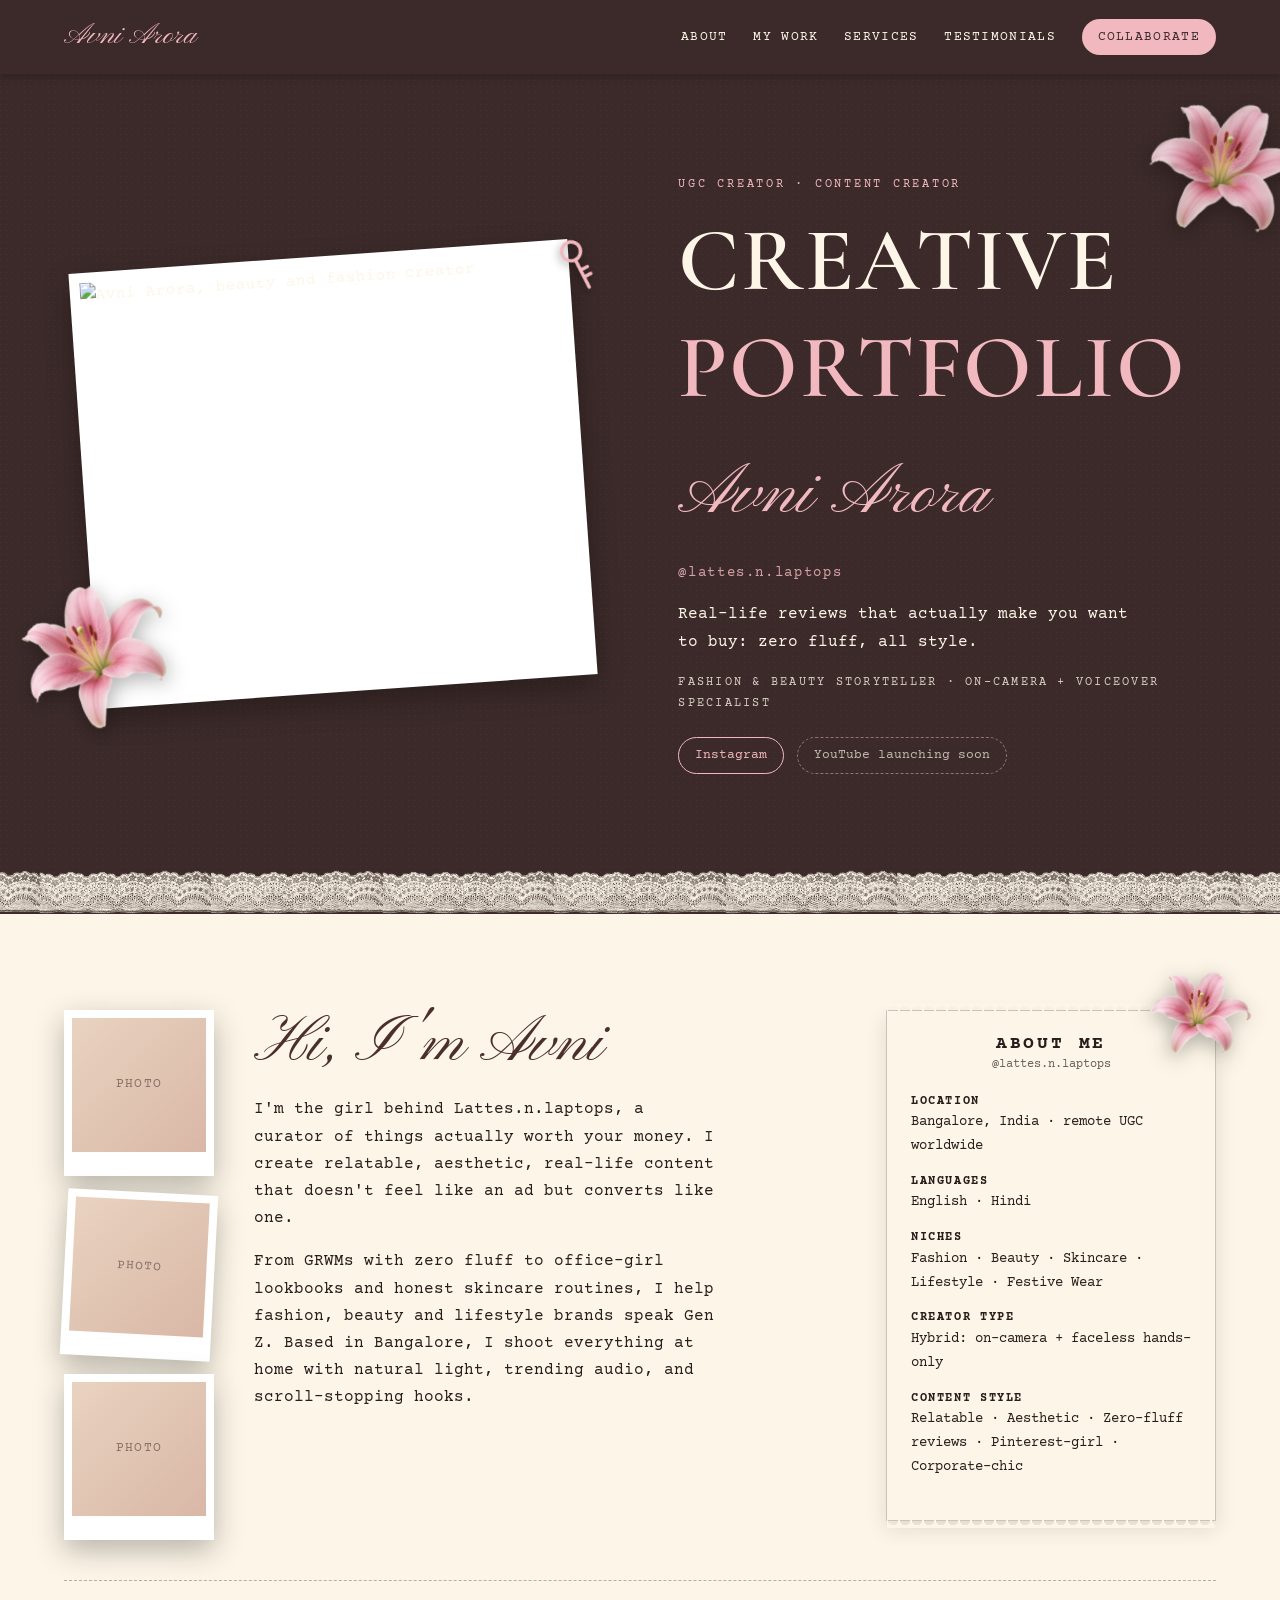
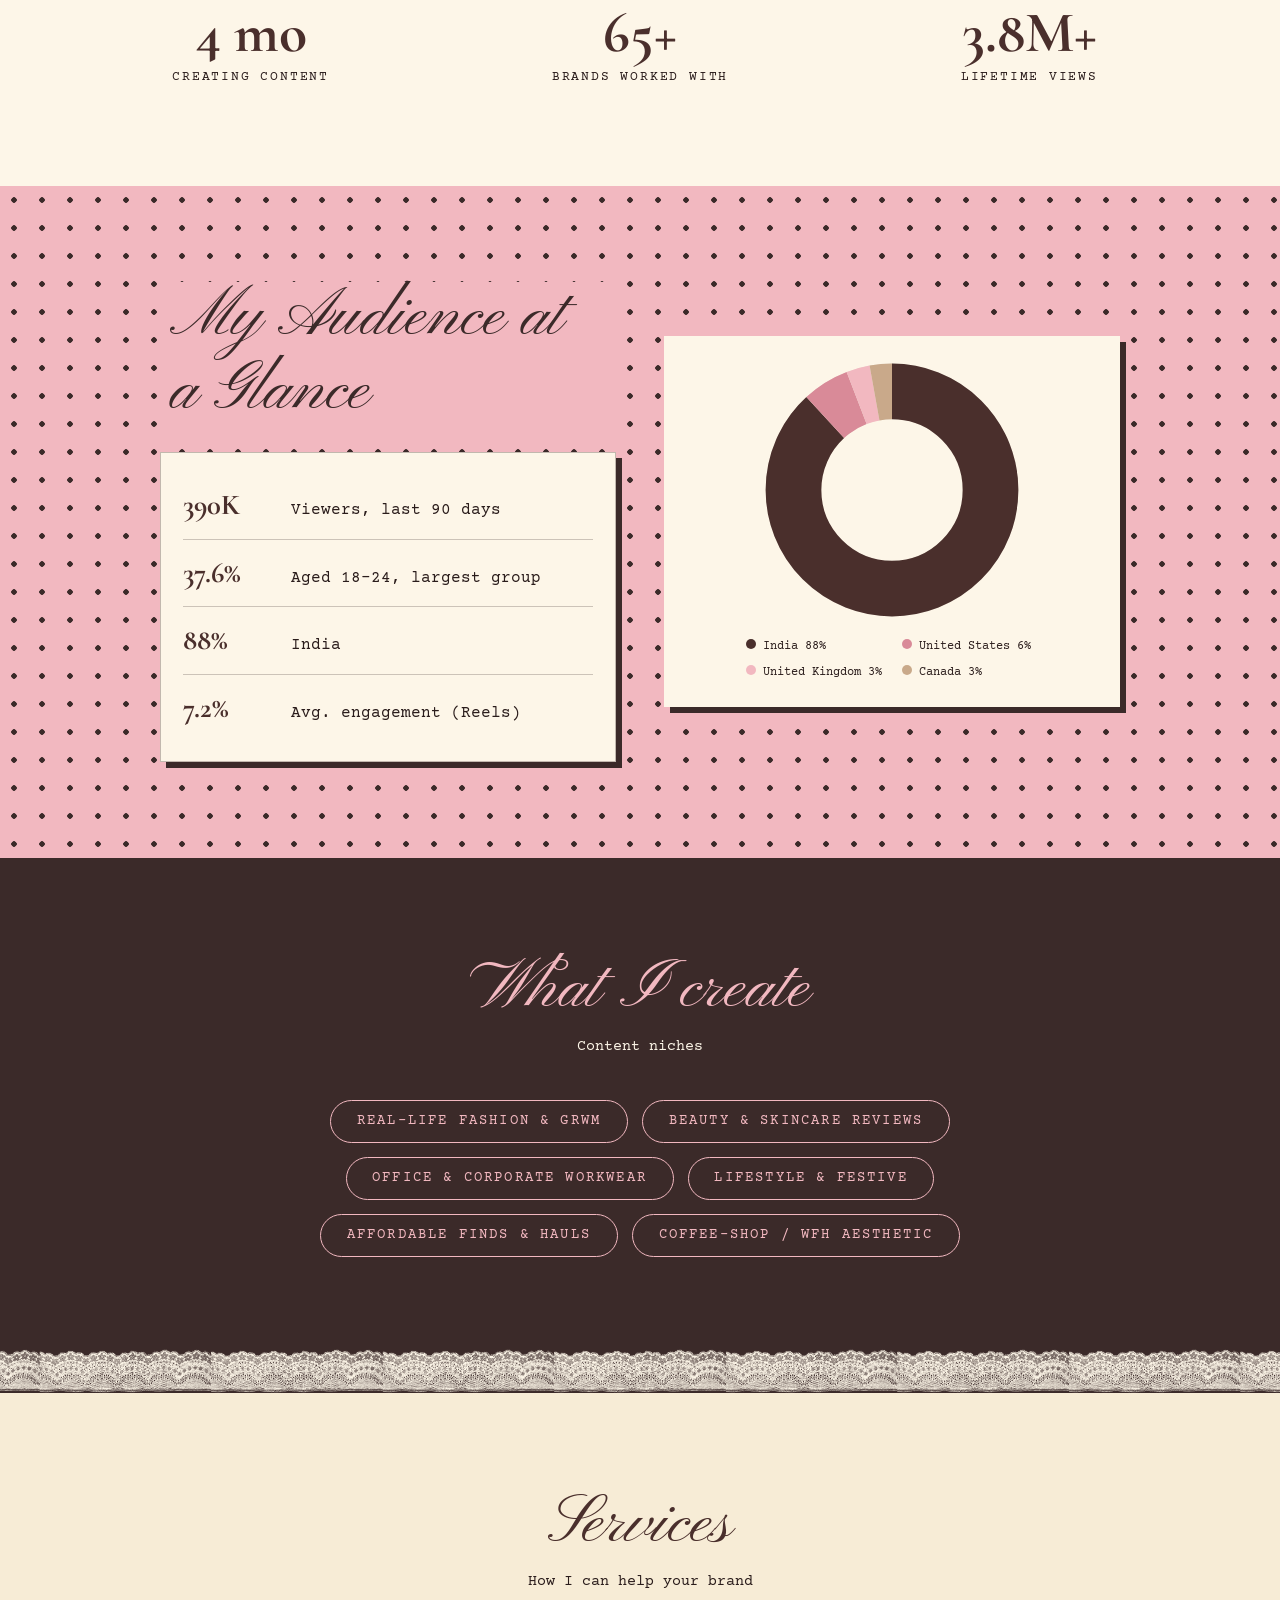
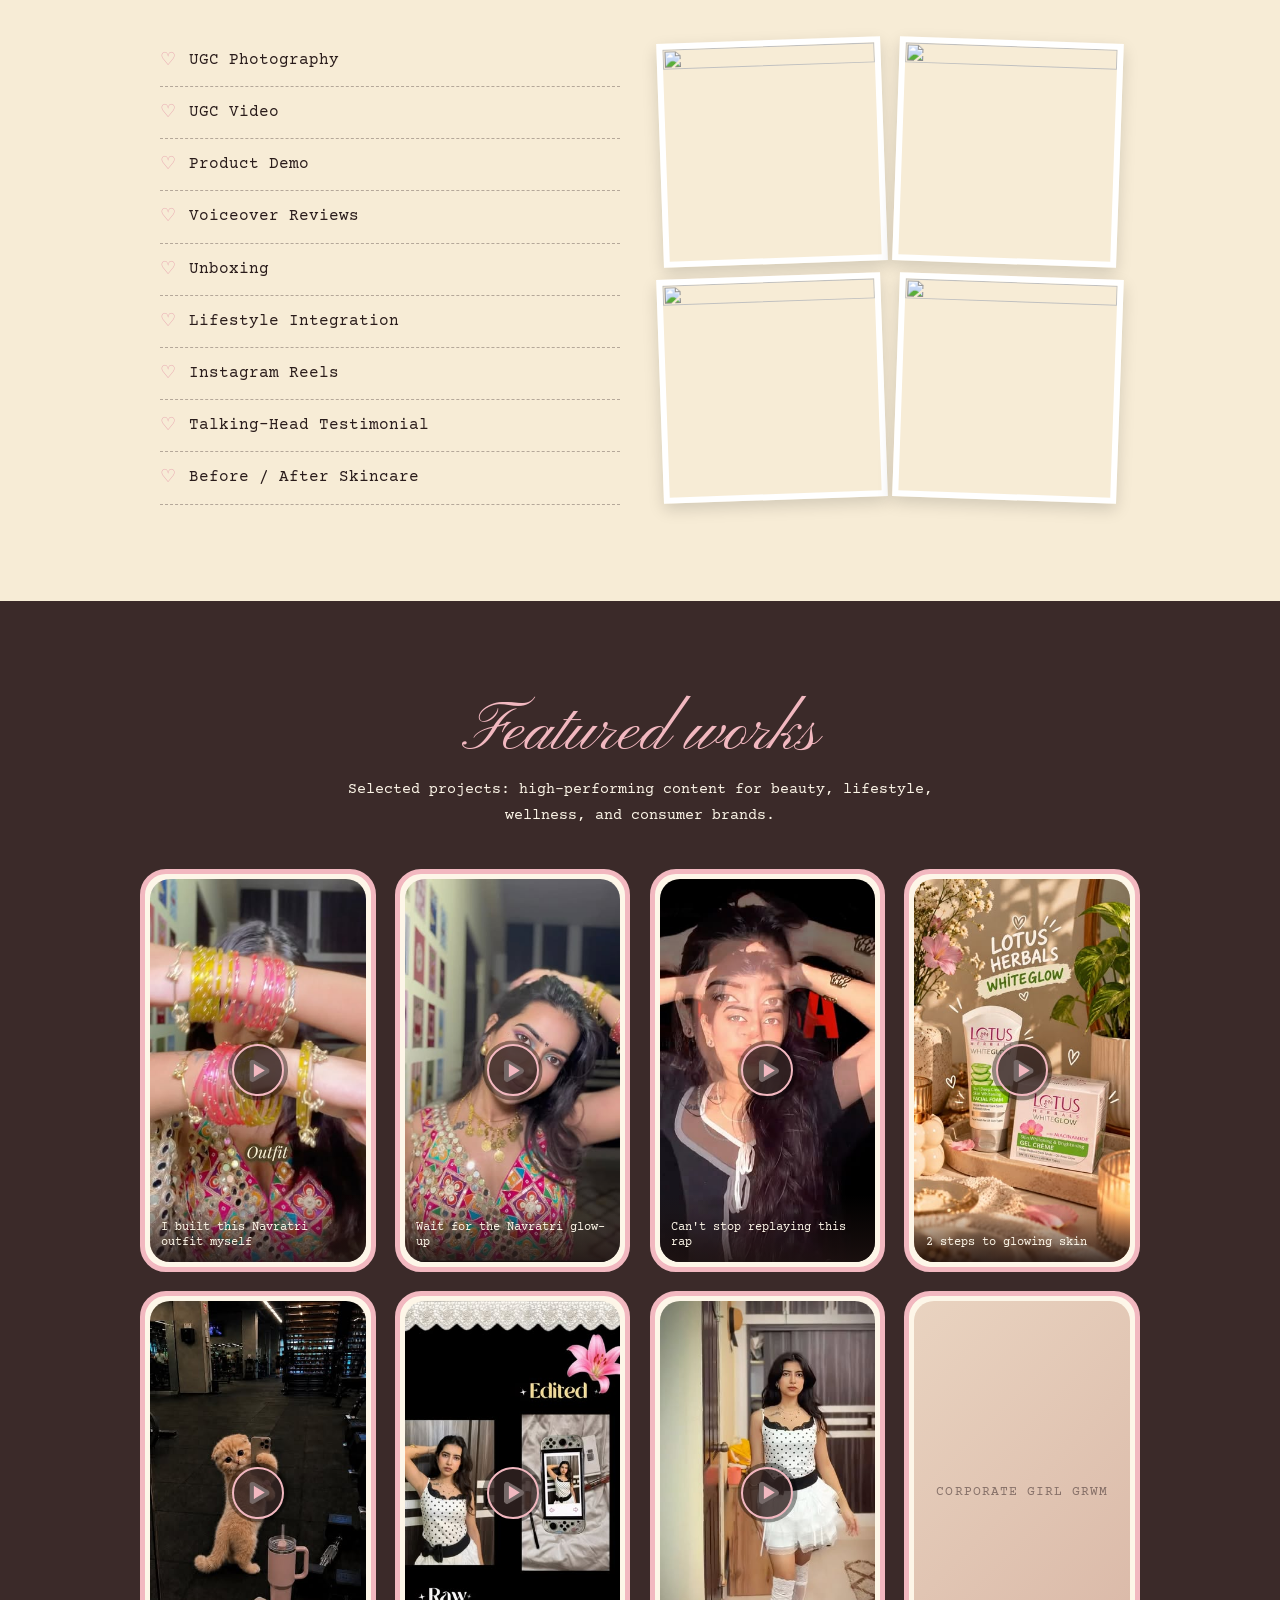
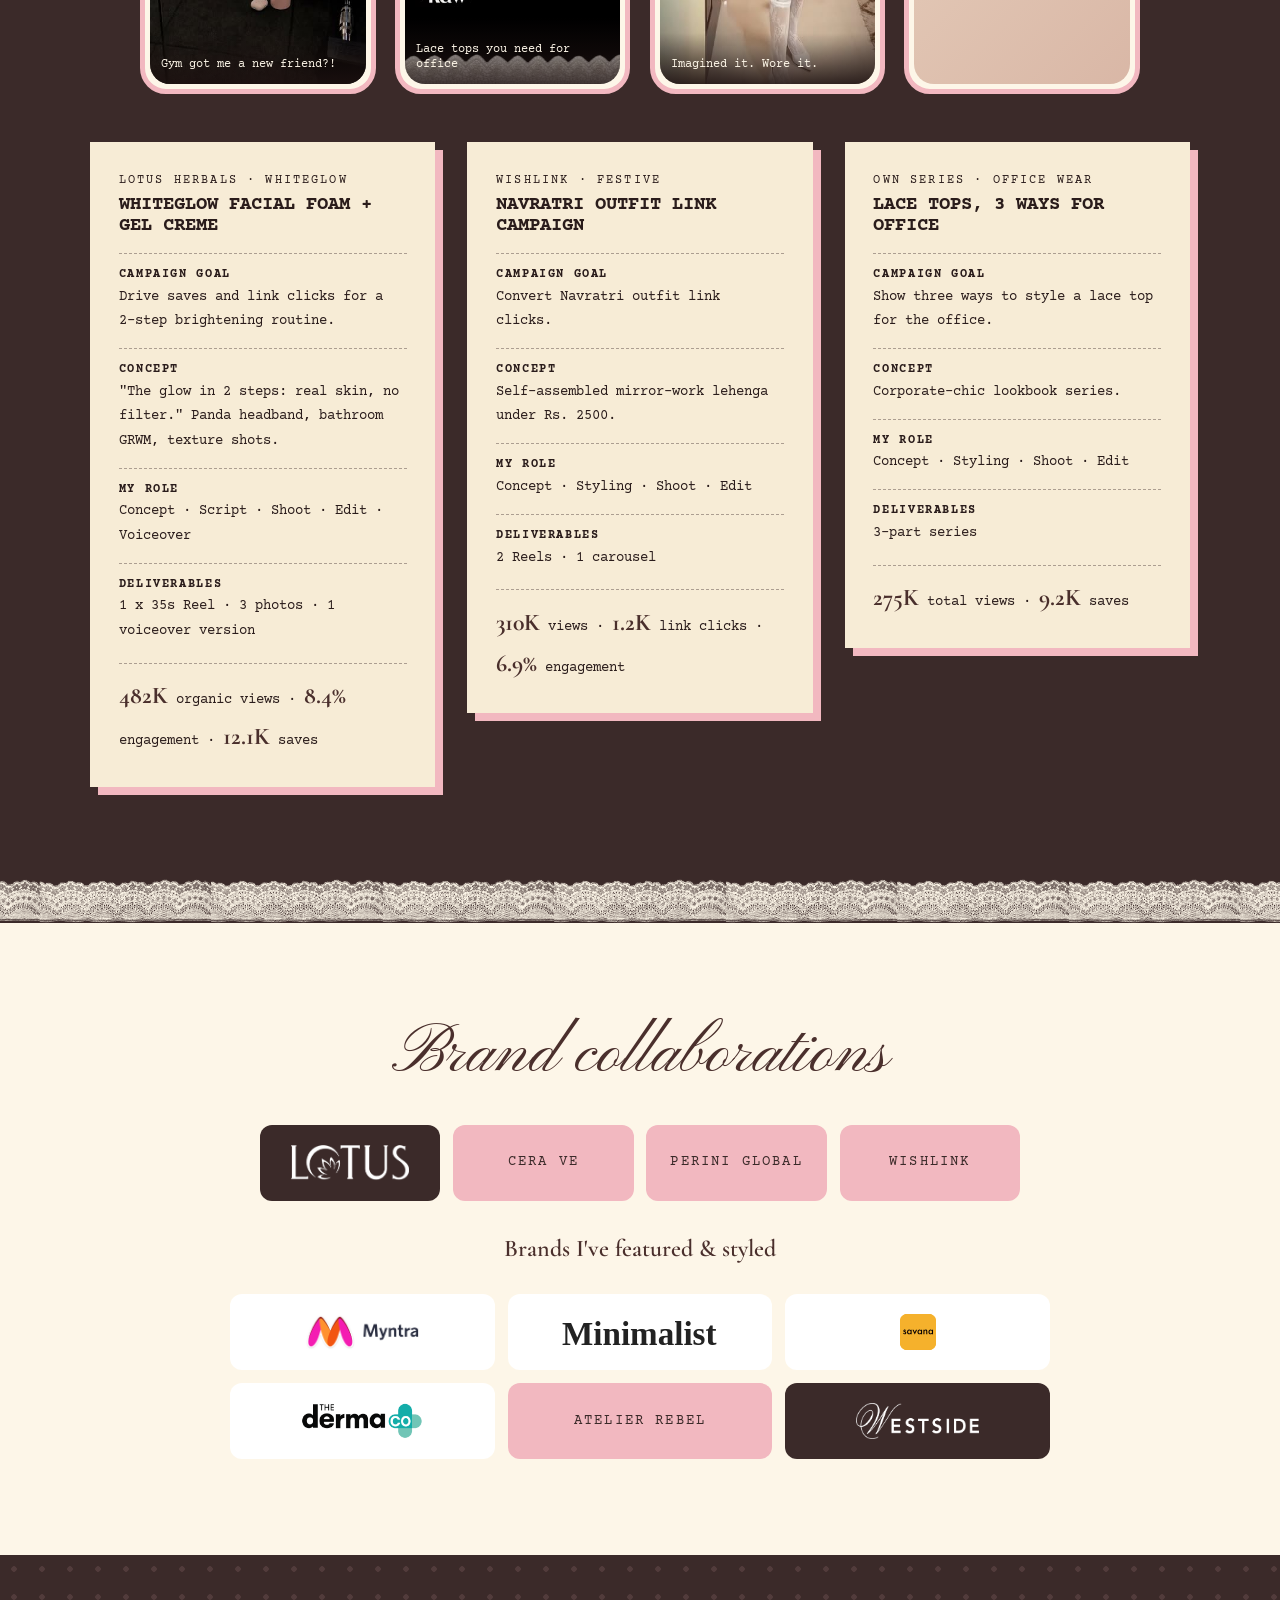
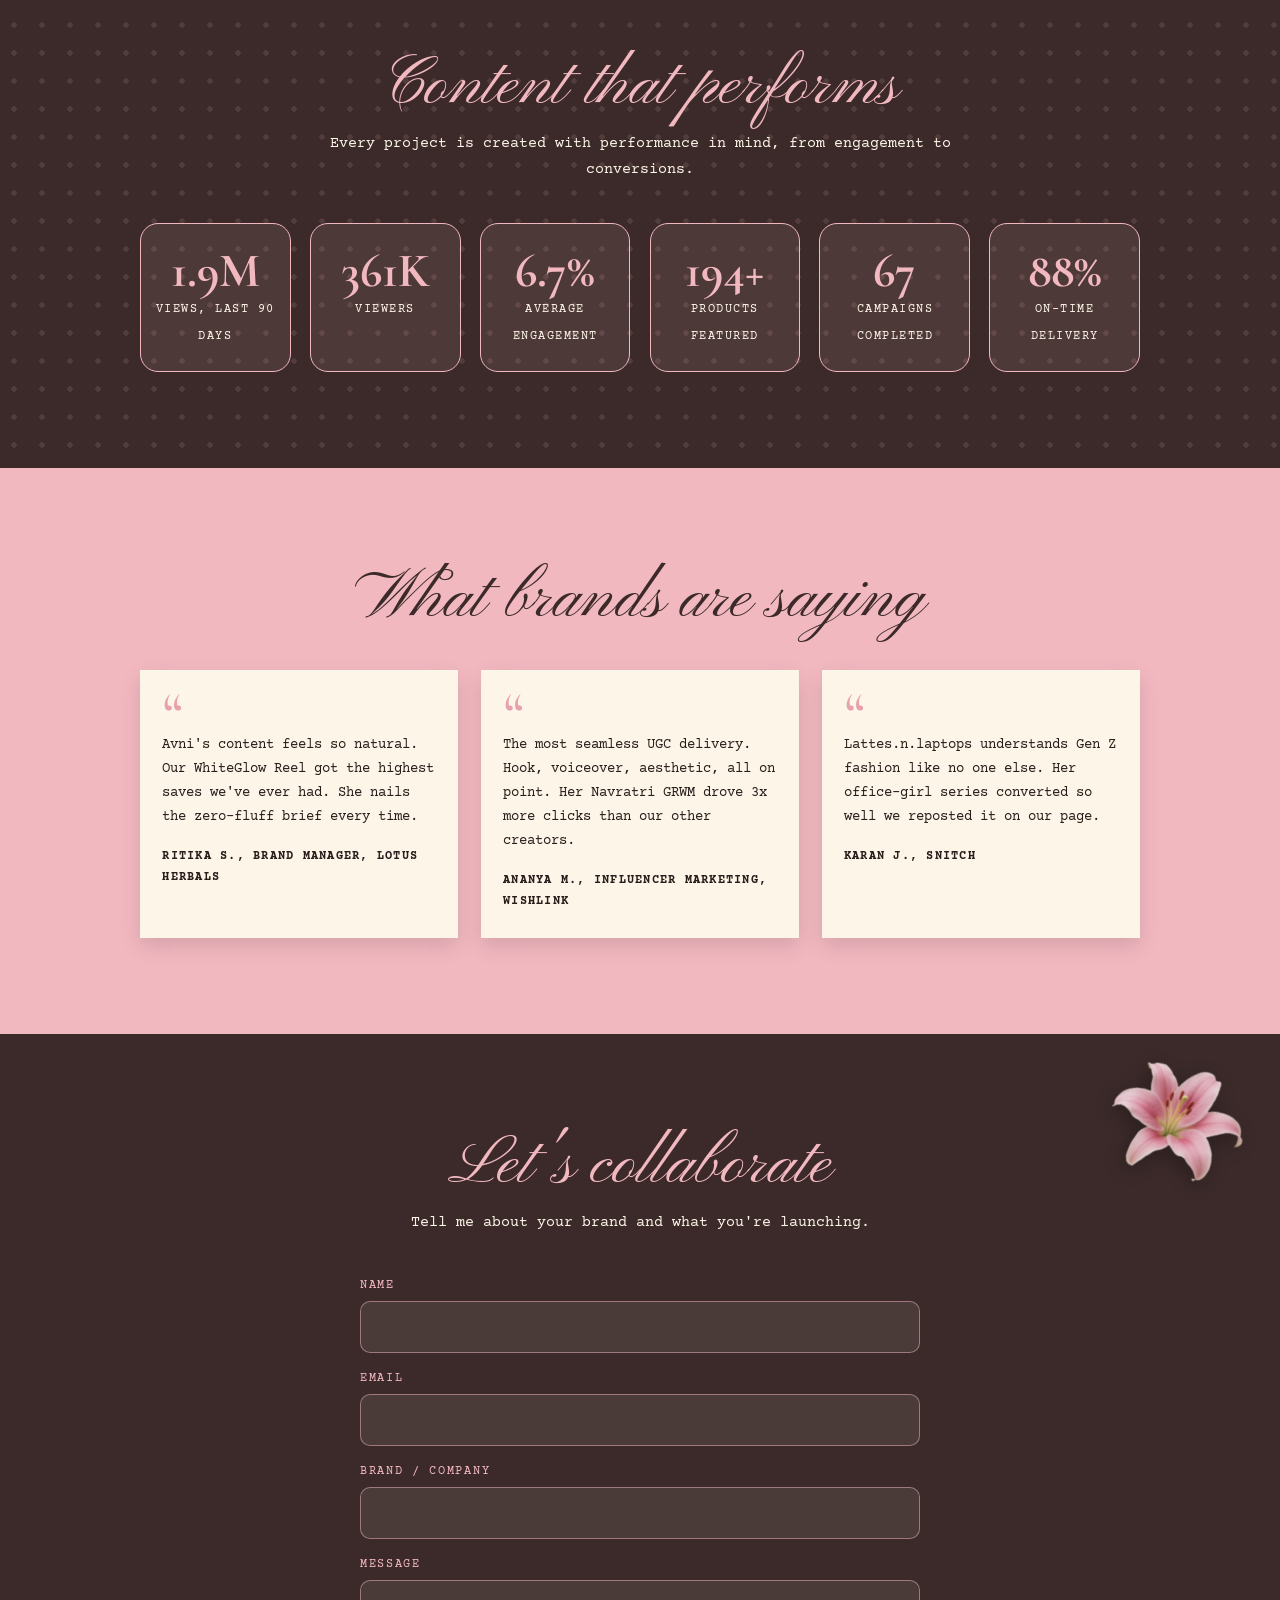
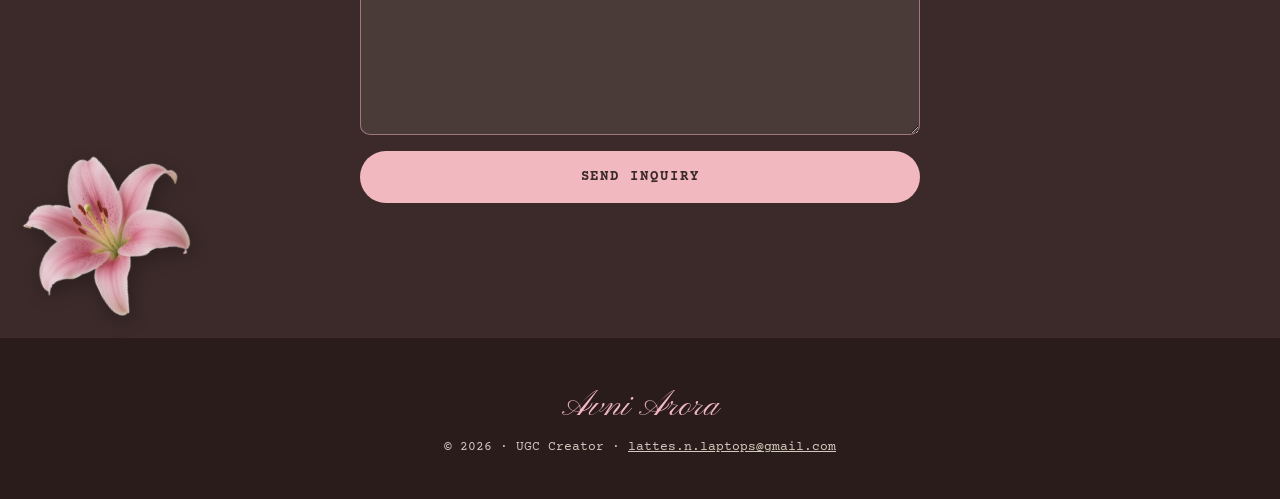
==== index.html @ a090e59e "Add files via upload" ====
<!DOCTYPE html>
<html lang="en">
<head>
  <meta charset="UTF-8">
  <meta name="viewport" content="width=device-width, initial-scale=1">
  <title>Avni Arora | Lattes.n.laptops | UGC Creator, Bangalore</title>
  <meta name="description" content="Avni Arora (Lattes.n.laptops): UGC creator in Bangalore. Real-life fashion, beauty and lifestyle reviews with zero fluff, all style.">
  <link rel="preconnect" href="https://fonts.googleapis.com">
  <link rel="preconnect" href="https://fonts.gstatic.com" crossorigin>
  <link href="https://fonts.googleapis.com/css2?family=Cormorant+Garamond:wght@500;600;700&family=Courier+Prime:wght@400;700&family=Mrs+Saint+Delafield&family=Pinyon+Script&display=swap" rel="stylesheet">
  <link rel="icon" href="img/favicon.svg" type="image/svg+xml">
  <meta property="og:title" content="Avni Arora | UGC Creator">
  <meta property="og:description" content="Real-life reviews that actually make you want to buy. Zero fluff, all style.">
  <meta property="og:type" content="website">
  <!-- [EDIT] once your hero photo is in, add: <meta property="og:image" content="https://lattesnlaptops.com/img/og.jpg"> -->
  <link rel="stylesheet" href="styles.css">
</head>
<body>

  <!-- NOTE: Everything marked [EDIT] is placeholder content. Replace with your own. -->

  <header class="nav" id="top">
    <a href="#top" class="nav__logo script">Avni Arora</a>
    <button class="nav__toggle" aria-label="Toggle menu" aria-expanded="false" aria-controls="nav-links">
      <span></span><span></span>
    </button>
    <nav class="nav__links" id="nav-links">
      <a href="#about">About</a>
      <a href="#work">My Work</a>
      <a href="#services">Services</a>
      <a href="#testimonials">Testimonials</a>
      <a href="#collaborate" class="nav__cta">Collaborate</a>
    </nav>
  </header>

  <main>

    <!-- HERO -->
    <section class="hero lace-edge">
      <div class="hero__photo reveal">
        <div class="polaroid polaroid--tilt-l">
          <img class="hero__img" src="img/hero.jpg" alt="Avni Arora, beauty and fashion creator">
        </div>
        <svg class="charm charm--key" viewBox="0 0 40 40" aria-hidden="true"><circle cx="12" cy="12" r="7" fill="none" stroke="currentColor" stroke-width="2.5"/><path d="M17 17l16 16M27 27l4-4M23 23l4-4" stroke="currentColor" stroke-width="2.5" stroke-linecap="round"/></svg>
        <img class="lily lily--hero-a" src="img/lily.png" alt="" aria-hidden="true">
        <img class="lily lily--hero-c" src="img/lily.png" alt="" aria-hidden="true">
        <svg class="charm charm--heart" viewBox="0 0 40 40" aria-hidden="true"><path d="M20 35S5 25 5 14a8 8 0 0 1 15-3 8 8 0 0 1 15 3c0 11-15 21-15 21z" fill="currentColor"/></svg>
      </div>
      <img class="lily lily--hero-b" src="img/lily.png" alt="" aria-hidden="true">
      <div class="hero__text reveal">
        <p class="eyebrow">UGC Creator &middot; Content Creator</p>
        <h1><span class="serif">Creative</span> <span class="serif pink">Portfolio</span></h1>
        <p class="script hero__name">Avni Arora</p>
        <p class="hero__handle">@lattes.n.laptops</p>
        <p class="hero__tag">Real-life reviews that actually make you want to buy: zero fluff, all style.</p>
        <p class="hero__niches">Fashion &amp; Beauty Storyteller &middot; On-Camera + Voiceover Specialist</p>
        <div class="hero__social">
          <!-- [EDIT] social links -->
          <a href="https://instagram.com/lattes.n.laptops" target="_blank" rel="noopener" aria-label="Instagram">Instagram</a>
          <span class="soon">YouTube launching soon</span>
        </div>
      </div>
    </section>

    <!-- ABOUT -->
    <section class="about" id="about">
      <div class="about__strip reveal" aria-hidden="true">
        <div class="polaroid polaroid--sm"><div class="ph ph--sq"><span>Photo</span></div></div>
        <div class="polaroid polaroid--sm polaroid--tilt-r"><div class="ph ph--sq"><span>Photo</span></div></div>
        <div class="polaroid polaroid--sm"><div class="ph ph--sq"><span>Photo</span></div></div>
      </div>

      <div class="about__body reveal">
        <h2 class="script">Hi, I'm Avni</h2>
        <p>I'm the girl behind Lattes.n.laptops, a curator of things actually worth your money. I create relatable, aesthetic, real-life content that doesn't feel like an ad but converts like one.</p>
        <p>From GRWMs with zero fluff to office-girl lookbooks and honest skincare routines, I help fashion, beauty and lifestyle brands speak Gen Z. Based in Bangalore, I shoot everything at home with natural light, trending audio, and scroll-stopping hooks.</p>
      </div>

      <aside class="card reveal" aria-label="About me quick facts">
        <img class="lily lily--card" src="img/lily.png" alt="" aria-hidden="true">
        <h3>About Me</h3>
        <p class="card__handle">@lattes.n.laptops</p>
        <dl>
          <dt>Location</dt><dd>Bangalore, India &middot; remote UGC worldwide</dd>
          <dt>Languages</dt><dd>English &middot; Hindi</dd>
          <dt>Niches</dt><dd>Fashion &middot; Beauty &middot; Skincare &middot; Lifestyle &middot; Festive Wear</dd>
          <dt>Creator type</dt><dd>Hybrid: on-camera + faceless hands-only</dd>
          <dt>Content style</dt><dd>Relatable &middot; Aesthetic &middot; Zero-fluff reviews &middot; Pinterest-girl &middot; Corporate-chic</dd>
        </dl>
      </aside>

      <ul class="stats reveal" aria-label="Highlights">
        <li><b data-count="4" data-suffix=" mo">0</b><span>Creating content</span></li>
        <li><b data-count="65" data-suffix="+">0</b><span>Brands worked with</span></li>
        <li><b data-count="3.8" data-decimals="1" data-suffix="M+">0</b><span>Lifetime views</span></li>
      </ul>
    </section>

    <!-- AUDIENCE -->
    <section class="audience pink-dots">
      <div class="audience__inner">
        <div class="reveal">
          <h2 class="script">My Audience at a Glance</h2>
          <ul class="facts">
            <li><b>390K</b><span>Viewers, last 90 days</span></li>
            <li><b>37.6%</b><span>Aged 18-24, largest group</span></li>
            <li><b>88%</b><span>India</span></li>
            <li><b>7.2%</b><span>Avg. engagement (Reels)</span></li>
          </ul>
        </div>
        <figure class="donut reveal" aria-label="Audience by country">
          <svg viewBox="0 0 42 42" class="donut__svg" role="img" aria-label="India 88 percent, United States 6, United Kingdom 3, Canada 3">
            <circle class="donut__ring" cx="21" cy="21" r="15.915" fill="none" stroke-width="9"/>
            <circle class="donut__seg" data-pct="88" data-offset="0" cx="21" cy="21" r="15.915" fill="none" stroke-width="9" style="--c:#4a2f2c"/>
            <circle class="donut__seg" data-pct="6" data-offset="88" cx="21" cy="21" r="15.915" fill="none" stroke-width="9" style="--c:#d98a98"/>
            <circle class="donut__seg" data-pct="3" data-offset="94" cx="21" cy="21" r="15.915" fill="none" stroke-width="9" style="--c:#f2b8c0"/>
            <circle class="donut__seg" data-pct="3" data-offset="97" cx="21" cy="21" r="15.915" fill="none" stroke-width="9" style="--c:#c9a98a"/>
          </svg>
          <figcaption>
            <span><i style="background:#4a2f2c"></i>India 88%</span>
            <span><i style="background:#d98a98"></i>United States 6%</span>
            <span><i style="background:#f2b8c0"></i>United Kingdom 3%</span>
            <span><i style="background:#c9a98a"></i>Canada 3%</span>
          </figcaption>
        </figure>
      </div>
    </section>

    <!-- NICHES -->
    <section class="niches dark lace-edge">
      <h2 class="script reveal">What I create</h2>
      <p class="section__sub reveal">Content niches</p>
      <ul class="chips reveal">
        <li>Real-Life Fashion &amp; GRWM</li><li>Beauty &amp; Skincare Reviews</li><li>Office &amp; Corporate Workwear</li>
        <li>Lifestyle &amp; Festive</li><li>Affordable Finds &amp; Hauls</li><li>Coffee-shop / WFH Aesthetic</li>
      </ul>
    </section>

    <!-- SERVICES -->
    <section class="services" id="services">
      <h2 class="script reveal">Services</h2>
      <p class="section__sub reveal">How I can help your brand</p>
      <div class="services__grid">
        <ul class="services__list reveal">
          <li>UGC Photography</li>
          <li>UGC Video</li>
          <li>Product Demo</li>
          <li>Voiceover Reviews</li>
          <li>Unboxing</li>
          <li>Lifestyle Integration</li>
          <li>Instagram Reels</li>
          <li>Talking-Head Testimonial</li>
          <li>Before / After Skincare</li>
        </ul>
        <div class="services__tiles reveal" aria-hidden="true">
          <img class="ph ph--sq" src="img/services/s1.jpg" alt="" loading="lazy">
          <img class="ph ph--sq" src="img/services/s2.jpg" alt="" loading="lazy">
          <img class="ph ph--sq" src="img/services/s3.jpg" alt="" loading="lazy">
          <img class="ph ph--sq" src="img/services/s4.jpg" alt="" loading="lazy">
        </div>
      </div>
    </section>

    <!-- FEATURED WORK -->
    <section class="work dark lace-edge" id="work">
      <h2 class="script reveal">Featured works</h2>
      <p class="section__sub reveal">Selected projects: high-performing content for beauty, lifestyle, wellness, and consumer brands.</p>

      <div class="carousel reveal">
      <button class="carousel__btn carousel__btn--prev" type="button" aria-label="Previous video">&#8249;</button>
      <button class="carousel__btn carousel__btn--next" type="button" aria-label="Next video">&#8250;</button>
      <div class="phones" id="phones">
        <!-- [EDIT] Phone 8 needs a link (data-href="reel url").
        Phone with data-href only: tap opens the reel on Instagram.
        Phone with video files: <figure class="phone" data-preview="videos/v1-preview.mp4" data-video="videos/v1.mp4" data-poster="img/v1.jpg">
          data-preview = short silent loop that plays while the phone is on screen
          data-video   = full video that plays with sound on tap (optional; falls back to the preview file)
          data-poster  = cover image shown while loading (optional) -->
        <figure class="phone has-cover" data-href="https://www.instagram.com/reel/DeEVNDdIEDq/"><img class="cover" src="img/covers/reel1.jpg" alt="Navratri self-assembled outfit GRWM" loading="lazy"><figcaption class="cover__title">I built this Navratri outfit myself</figcaption></figure>
        <figure class="phone has-cover" data-href="https://www.instagram.com/reel/DeBxMXqMmjm/"><img class="cover" src="img/covers/reel2.jpg" alt="Navratri transition GRWM" loading="lazy"><figcaption class="cover__title">Wait for the Navratri glow-up</figcaption></figure>
        <figure class="phone has-cover" data-href="https://www.instagram.com/reel/Dd6nyN3TcD5/"><img class="cover" src="img/covers/reel3.jpg" alt="Trending rap lip-sync" loading="lazy"><figcaption class="cover__title">Can't stop replaying this rap</figcaption></figure>
        <figure class="phone has-cover" data-href="https://www.instagram.com/reel/Dd1JlD7KV6T/"><img class="cover" src="img/covers/reel4.jpg" alt="Lotus WhiteGlow 2-step routine" loading="lazy"><figcaption class="cover__title">2 steps to glowing skin</figcaption></figure>
        <figure class="phone has-cover" data-href="https://www.instagram.com/reel/Ddq-m9-IH8g/"><img class="cover" src="img/covers/reel5.jpg" alt="Gym-to-friendship skit" loading="lazy"><figcaption class="cover__title">Gym got me a new friend?!</figcaption></figure>
        <figure class="phone has-cover" data-href="https://www.instagram.com/reel/DdoRzj2hnwi/"><img class="cover" src="img/covers/reel6.jpg" alt="Lace tops lookbook part 1" loading="lazy"><figcaption class="cover__title">Lace tops you need for office</figcaption></figure>
        <figure class="phone has-cover" data-href="https://www.instagram.com/reel/DdjKecJMkoe/"><img class="cover" src="img/covers/reel7.jpg" alt="Imaginary outfit comes to life" loading="lazy"><figcaption class="cover__title">Imagined it. Wore it.</figcaption></figure>
        <figure class="phone"><div class="ph ph--phone"><span>Corporate girl GRWM</span></div></figure>
      </div>
      </div>

      <div class="cases reveal">
        <article class="case">
          <p class="case__brand">Lotus Herbals &middot; WhiteGlow</p>
          <h3>WhiteGlow facial foam + gel creme</h3>
          <dl>
            <dt>Campaign goal</dt><dd>Drive saves and link clicks for a 2-step brightening routine.</dd>
            <dt>Concept</dt><dd>"The glow in 2 steps: real skin, no filter." Panda headband, bathroom GRWM, texture shots.</dd>
            <dt>My role</dt><dd>Concept &middot; Script &middot; Shoot &middot; Edit &middot; Voiceover</dd>
            <dt>Deliverables</dt><dd>1 x 35s Reel &middot; 3 photos &middot; 1 voiceover version</dd>
          </dl>
          <p class="case__result"><b>482K</b> organic views <span>&middot;</span> <b>8.4%</b> engagement <span>&middot;</span> <b>12.1K</b> saves</p>
        </article>
        <article class="case">
          <p class="case__brand">Wishlink &middot; Festive</p>
          <h3>Navratri outfit link campaign</h3>
          <dl>
            <dt>Campaign goal</dt><dd>Convert Navratri outfit link clicks.</dd>
            <dt>Concept</dt><dd>Self-assembled mirror-work lehenga under Rs. 2500.</dd>
            <dt>My role</dt><dd>Concept &middot; Styling &middot; Shoot &middot; Edit</dd>
            <dt>Deliverables</dt><dd>2 Reels &middot; 1 carousel</dd>
          </dl>
          <p class="case__result"><b>310K</b> views <span>&middot;</span> <b>1.2K</b> link clicks <span>&middot;</span> <b>6.9%</b> engagement</p>
        </article>
        <article class="case">
          <p class="case__brand">Own series &middot; Office wear</p>
          <h3>Lace tops, 3 ways for office</h3>
          <dl>
            <dt>Campaign goal</dt><dd>Show three ways to style a lace top for the office.</dd>
            <dt>Concept</dt><dd>Corporate-chic lookbook series.</dd>
            <dt>My role</dt><dd>Concept &middot; Styling &middot; Shoot &middot; Edit</dd>
            <dt>Deliverables</dt><dd>3-part series</dd>
          </dl>
          <p class="case__result"><b>275K</b> total views <span>&middot;</span> <b>9.2K</b> saves</p>
        </article>
      </div>
    </section>

    <!-- COLLABS -->
    <section class="collabs">
      <h2 class="script reveal">Brand collaborations</h2>
      <ul class="brands brands--wide reveal">
        <li class="logo logo--dark"><img src="img/brands/lotus.png" alt="Lotus Herbals"></li><li>Cera Ve</li><li>Perini Global</li><li>Wishlink</li>
      </ul>
      <h3 class="brands__sub reveal">Brands I've featured &amp; styled</h3>
      <ul class="brands reveal">
        <li class="logo"><img src="img/brands/myntra.png" alt="Myntra"></li><li class="logo"><img src="img/brands/minimalist.svg" alt="Minimalist"></li><li class="logo"><img src="img/brands/savana.svg" alt="Savana"></li><li class="logo"><img src="img/brands/dermaco.png" alt="The Derma Co"></li><li>Atelier Rebel</li><li class="logo logo--dark"><img src="img/brands/westside.png" alt="Westside"></li>
      </ul>
    </section>

    <!-- PERFORMANCE -->
    <section class="perf dark pink-dots-dark">
      <h2 class="script reveal">Content that performs</h2>
      <p class="section__sub reveal">Every project is created with performance in mind, from engagement to conversions.</p>
      <ul class="pills reveal">
        <li><b data-count="2.0" data-decimals="1" data-suffix="M">0</b><span>Views, last 90 days</span></li>
        <li><b data-count="390" data-suffix="K">0</b><span>Viewers</span></li>
        <li><b data-count="7.2" data-decimals="1" data-suffix="%">0</b><span>Average engagement</span></li>
        <li><b data-count="210" data-suffix="+">0</b><span>Products featured</span></li>
        <li><b data-count="72" data-suffix="">0</b><span>Campaigns completed</span></li>
        <li><b data-count="95" data-suffix="%">0</b><span>On-time delivery</span></li>
      </ul>
    </section>

    <!-- TESTIMONIALS -->
    <section class="testimonials" id="testimonials">
      <h2 class="script reveal">What brands are saying</h2>
      <div class="quotes reveal">
        <blockquote>
          <p>Avni's content feels so natural. Our WhiteGlow Reel got the highest saves we've ever had. She nails the zero-fluff brief every time.</p>
          <footer>Ritika S., Brand Manager, Lotus Herbals</footer>
        </blockquote>
        <blockquote>
          <p>The most seamless UGC delivery. Hook, voiceover, aesthetic, all on point. Her Navratri GRWM drove 3x more clicks than our other creators.</p>
          <footer>Ananya M., Influencer Marketing, Wishlink</footer>
        </blockquote>
        <blockquote>
          <p>Lattes.n.laptops understands Gen Z fashion like no one else. Her office-girl series converted so well we reposted it on our page.</p>
          <footer>Karan J., Snitch</footer>
        </blockquote>
      </div>
    </section>

    <!-- COLLABORATE -->
    <section class="collab dark" id="collaborate">
      <img class="lily lily--collab-l" src="img/lily.png" alt="" aria-hidden="true">
      <img class="lily lily--collab-r" src="img/lily.png" alt="" aria-hidden="true">
      <h2 class="script reveal">Let's collaborate</h2>
      <p class="section__sub reveal">Tell me about your brand and what you're launching.</p>
      <form class="form reveal" id="contact-form" novalidate>
        <label>Name<input name="name" type="text" required autocomplete="name"></label>
        <label>Email<input name="email" type="email" required autocomplete="email"></label>
        <label>Brand / Company<input name="brand" type="text" autocomplete="organization"></label>
        <label>Message<textarea name="message" rows="5" required></textarea></label>
        <button type="submit">Send inquiry</button>
        <p class="form__status" role="status" aria-live="polite"></p>
      </form>
    </section>

  </main>

  <footer class="footer">
    <p class="script">Avni Arora</p>
    <p>&copy; <span id="year"></span> &middot; UGC Creator &middot; <a href="mailto:lattes.n.laptops@gmail.com">lattes.n.laptops@gmail.com</a></p>
  </footer>

  <script src="script.js"></script>
</body>
</html>
---- styles.css ----
:root {
  --brown: #3b2a29;
  --brown-2: #4a2f2c;
  --pink: #f2b8c0;
  --pink-2: #e7a1ad;
  --cream: #fdf6e8;
  --paper: #f7ecd6;
  --ink: #2a1c1b;
  --script: "Pinyon Script", "Mrs Saint Delafield", cursive;
  --serif: "Cormorant Garamond", Georgia, serif;
  --mono: "Courier Prime", "Courier New", monospace;
  --radius: 18px;
}

*, *::before, *::after { box-sizing: border-box; }
html { scroll-behavior: smooth; scroll-padding-top: 76px; }
body {
  margin: 0;
  font-family: var(--mono);
  font-size: 1rem;
  line-height: 1.7;
  color: var(--ink);
  background: var(--cream);
}
img { max-width: 100%; display: block; }
a { color: inherit; }
h1, h2, h3 { margin: 0; font-weight: 600; line-height: 1.1; }
p { margin: 0 0 1rem; }

.script { font-family: var(--script); font-weight: 400; }
.serif  { font-family: var(--serif); text-transform: uppercase; letter-spacing: .02em; }
.pink   { color: var(--pink); }

h2.script { font-size: clamp(2.6rem, 6vw, 4.2rem); color: var(--brown-2); text-align: center; margin-bottom: .4rem; }
.dark h2.script { color: var(--pink); }
.section__sub { text-align: center; max-width: 640px; margin: 0 auto 2.5rem; font-size: .95rem; opacity: .85; }

/* ---------- Layout helpers ---------- */
section { padding: clamp(3.5rem, 8vw, 6rem) clamp(1.25rem, 5vw, 4rem); }
.dark { background: var(--brown); color: var(--cream); }
.pink-dots {
  background-color: var(--pink);
  background-image: radial-gradient(var(--brown) 2.5px, transparent 3px);
  background-size: 28px 28px;
}
.pink-dots-dark {
  background-image: radial-gradient(rgba(242,184,192,.12) 2.5px, transparent 3px);
  background-size: 28px 28px;
}
/* Lace trim along the bottom of dark sections */
.lace-edge { position: relative; padding-bottom: calc(clamp(3.5rem, 8vw, 6rem) + 40px); }
.lace-edge::after {
  content: ""; position: absolute; left: 0; right: 0; bottom: 0; height: 44px;
  background: url("img/lace-h.png") repeat-x bottom / auto 100%;
  pointer-events: none;
}

/* Lily accents */
.lily { position: absolute; pointer-events: none; filter: drop-shadow(0 6px 10px rgba(0,0,0,.3)); user-select: none; }
.lily--hero-a { --r: -18deg; width: 150px; left: -60px; bottom: -34px; transform: rotate(var(--r)); z-index: 2; animation: lily-float 6s ease-in-out infinite; }
.lily--hero-b { --r: 24deg; width: 220px; right: -40px; top: 6%; opacity: .9; transform: rotate(var(--r)); animation: lily-float 8s ease-in-out -2s infinite; }
@keyframes lily-float {
  0%, 100% { transform: translateY(0) rotate(var(--r)); }
  50%      { transform: translateY(-16px) rotate(calc(var(--r) + 5deg)); }
}
.hero__text { position: relative; z-index: 1; }
.lily--card { width: 96px; top: -42px; right: -34px; transform: rotate(20deg); z-index: 2; }
.lily--collab-l { width: 170px; left: 2%; bottom: 24px; transform: rotate(-25deg); opacity: .9; }
.lily--collab-r { width: 130px; right: 3%; top: 28px; transform: rotate(35deg); opacity: .9; }
.hero, .collab { overflow: hidden; }
.collab { position: relative; }
.collab > :not(.lily) { position: relative; z-index: 1; }

/* ---------- Placeholders ---------- */
.ph {
  display: grid; place-items: center;
  background: linear-gradient(135deg, #e9d3c0, #d9b7a6);
  color: rgba(59,42,41,.55);
  font-size: .8rem; letter-spacing: .08em; text-transform: uppercase;
  width: 100%;
}
.ph--tall  { aspect-ratio: 3 / 4; }
.ph--sq    { aspect-ratio: 1; }
.ph--phone { aspect-ratio: 9 / 16; border-radius: 20px; }

/* ---------- Polaroid ---------- */
.polaroid {
  background: #fff;
  padding: 10px 10px 34px;
  box-shadow: 0 10px 28px rgba(0,0,0,.28);
  transform: rotate(0);
  transition: transform .35s ease;
}
.polaroid--tilt-l { transform: rotate(-4deg); }
.polaroid--tilt-r { transform: rotate(3deg); }
.polaroid:hover { transform: rotate(0) scale(1.02); }
.polaroid--sm { padding: 8px 8px 24px; }

/* ---------- Nav ---------- */
.nav {
  position: sticky; top: 0; z-index: 50;
  display: flex; align-items: center; justify-content: space-between;
  padding: .7rem clamp(1.25rem, 5vw, 4rem);
  background: var(--brown);
  color: var(--cream);
  transform: translateZ(0);
  will-change: transform;
  box-shadow: 0 2px 10px rgba(0,0,0,.25);
}
.nav__logo { font-size: 1.9rem; text-decoration: none; color: var(--pink); }
.nav__links { display: flex; gap: 1.6rem; align-items: center; font-size: .82rem; letter-spacing: .1em; text-transform: uppercase; }
.nav__links a { text-decoration: none; position: relative; padding: .2rem 0; }
.nav__links a::after {
  content: ""; position: absolute; left: 0; bottom: -2px; height: 1px; width: 0;
  background: var(--pink); transition: width .25s;
}
.nav__links a:hover::after { width: 100%; }
.nav__cta { background: var(--pink); color: var(--brown); padding: .45rem 1rem !important; border-radius: 999px; }
.nav__cta::after { display: none; }
.nav__toggle { display: none; background: none; border: 0; width: 40px; height: 40px; cursor: pointer; position: relative; }
.nav__toggle span { position: absolute; left: 8px; right: 8px; height: 2px; background: var(--pink); transition: transform .25s; }
.nav__toggle span:first-child { top: 15px; }
.nav__toggle span:last-child  { top: 23px; }
.nav__toggle[aria-expanded="true"] span:first-child { transform: translateY(4px) rotate(45deg); }
.nav__toggle[aria-expanded="true"] span:last-child  { transform: translateY(-4px) rotate(-45deg); }

/* ---------- Hero ---------- */
.hero {
  background: var(--brown) url("data:image/svg+xml;utf8,<svg xmlns='http://www.w3.org/2000/svg' width='6' height='6'><rect width='6' height='6' fill='%233b2a29'/><path d='M0 0h1v1H0z' fill='%23473332'/></svg>");
  color: var(--cream);
  display: grid; grid-template-columns: 1fr 1fr; gap: clamp(2rem, 6vw, 5rem);
  align-items: center;
  min-height: calc(100vh - 60px);
}
.hero__photo { position: relative; max-width: 500px; justify-self: center; width: 100%; }
.charm { position: absolute; color: var(--pink); filter: drop-shadow(0 3px 4px rgba(0,0,0,.4)); }
.charm--key   { width: 54px; top: -18px; right: -22px; transform: rotate(18deg); }
.charm--heart { width: 44px; bottom: 6px; left: -22px; transform: rotate(-12deg); animation: float 4s ease-in-out infinite; }
@keyframes float { 50% { transform: translateY(-8px) rotate(-12deg); } }
.eyebrow { text-transform: uppercase; letter-spacing: .22em; font-size: .78rem; color: var(--pink); }
.hero h1 { font-size: clamp(3rem, 8vw, 5.6rem); margin-bottom: .6rem; }
.hero__name { font-size: clamp(2.8rem, 6vw, 4.4rem); color: var(--pink); margin-bottom: 1rem; }
.hero__tag { max-width: 460px; }
.hero__niches { text-transform: uppercase; letter-spacing: .18em; font-size: .78rem; opacity: .8; }
.hero__social { display: flex; gap: .8rem; flex-wrap: wrap; margin-top: 1.4rem; }
.hero__social a {
  border: 1px solid var(--pink); color: var(--pink); padding: .4rem 1rem; border-radius: 999px;
  text-decoration: none; font-size: .82rem; transition: background .2s, color .2s;
}
.hero__social a:hover { background: var(--pink); color: var(--brown); }

/* ---------- About ---------- */
.about {
  background: var(--cream);
  display: grid; grid-template-columns: 150px 1fr 330px; gap: 2.5rem; align-items: start;
}
.about__strip { display: grid; gap: 1rem; }
.about__body h2 { text-align: left; font-size: clamp(2.8rem, 5vw, 4rem); margin-bottom: 1rem; }
.about__body p { max-width: 460px; }
.card {
  background: var(--cream);
  border: 1px solid rgba(59,42,41,.25);
  padding: 1.5rem;
  box-shadow: 0 8px 20px rgba(0,0,0,.12);
  background-image: linear-gradient(var(--cream), var(--cream));
  position: relative;
}
.card::before, .card::after {
  content: ""; position: absolute; left: 0; right: 0; height: 8px;
  background: radial-gradient(circle at 6px 0, transparent 5px, var(--cream) 5.5px) 0 0 / 12px 8px repeat-x;
}
.card::before { top: -8px; transform: scaleY(-1); }
.card::after  { bottom: -8px; }
.card h3 { font-family: var(--mono); font-size: 1.1rem; text-align: center; text-transform: uppercase; letter-spacing: .16em; }
.card__handle { text-align: center; font-size: .78rem; opacity: .7; margin-bottom: 1rem; }
.card dt { text-transform: uppercase; font-size: .72rem; letter-spacing: .14em; margin-top: .8rem; font-weight: 700; }
.card dd { margin: 0; font-size: .88rem; }
.stats {
  grid-column: 1 / -1; list-style: none; padding: 1.5rem 0 0; margin: 0;
  display: grid; grid-template-columns: repeat(3, 1fr); gap: 1rem; text-align: center;
  border-top: 1px dashed rgba(59,42,41,.35);
}
.stats b { display: block; font-family: var(--serif); font-size: clamp(2.4rem, 5vw, 3.6rem); color: var(--brown-2); line-height: 1; }
.stats span { font-size: .8rem; text-transform: uppercase; letter-spacing: .14em; }

/* ---------- Audience ---------- */
.audience__inner { max-width: 960px; margin: 0 auto; display: grid; grid-template-columns: 1fr 1fr; gap: 3rem; align-items: center; }
.audience h2.script { text-align: left; color: var(--brown); background: var(--pink); display: inline-block; padding: 0 .6rem; margin-bottom: 1.4rem; }
.facts { list-style: none; margin: 0; padding: 1.2rem 1.4rem; background: var(--cream); border: 1px solid rgba(59,42,41,.3); box-shadow: 6px 6px 0 var(--brown); }
.facts li { display: flex; gap: 1.2rem; align-items: baseline; padding: .55rem 0; border-bottom: 1px solid rgba(59,42,41,.25); }
.facts li:last-child { border-bottom: 0; }
.facts b { font-family: var(--serif); font-size: 1.8rem; min-width: 5.5rem; color: var(--brown-2); }
.donut { margin: 0; display: grid; justify-items: center; gap: 1rem; background: var(--cream); padding: 1.5rem; box-shadow: 6px 6px 0 var(--brown); }
.donut__svg { width: min(260px, 100%); transform: rotate(-90deg); }
.donut__ring { stroke: rgba(59,42,41,.08); }
.donut__seg { stroke: var(--c); stroke-dasharray: 0 100; transition: stroke-dasharray 1.1s cubic-bezier(.2,.7,.2,1); }
.donut figcaption { display: grid; grid-template-columns: 1fr 1fr; gap: .3rem 1.2rem; font-size: .78rem; }
.donut figcaption i { display: inline-block; width: 10px; height: 10px; border-radius: 50%; margin-right: .45rem; }

/* ---------- Niches ---------- */
.niches { text-align: center; }
.chips { list-style: none; margin: 0 auto; padding: 0; display: flex; flex-wrap: wrap; justify-content: center; gap: .9rem; max-width: 720px; }
.chips li {
  border: 1px solid var(--pink); color: var(--pink); border-radius: 999px;
  padding: .55rem 1.6rem; text-transform: uppercase; letter-spacing: .16em; font-size: .85rem;
  transition: background .2s, color .2s, transform .2s;
}
.chips li:hover { background: var(--pink); color: var(--brown); transform: translateY(-3px); }

/* ---------- Services ---------- */
.services { background: var(--paper); }
.services__grid { max-width: 960px; margin: 0 auto; display: grid; grid-template-columns: 1fr 1fr; gap: 2.5rem; align-items: center; }
.services__list { list-style: none; margin: 0; padding: 0; }
.services__list li { padding: .75rem 0 .75rem 1.8rem; border-bottom: 1px dashed rgba(59,42,41,.35); position: relative; }
.services__list li::before { content: "\2661"; position: absolute; left: 0; color: var(--pink-2); font-size: 1.1rem; }
.services__tiles { display: grid; grid-template-columns: 1fr 1fr; gap: .8rem; }
.services__tiles .ph { border: 6px solid #fff; box-shadow: 0 6px 16px rgba(0,0,0,.15); }
.services__tiles .ph:nth-child(odd) { transform: rotate(-2deg); }
.services__tiles .ph:nth-child(even) { transform: rotate(2deg); }

/* ---------- Work ---------- */
.phones { max-width: 1000px; margin: 0 auto 3rem; display: grid; grid-template-columns: repeat(4, 1fr); gap: 1.2rem; }
.phone { margin: 0; border: 5px solid var(--pink); border-radius: 26px; padding: 5px; background: var(--cream); transition: transform .3s; }
.phone:hover { transform: translateY(-6px) rotate(-1deg); }
.case {
  max-width: 560px; margin: 0 auto; padding: 1.8rem;
  background: var(--paper); color: var(--ink);
  box-shadow: 8px 8px 0 var(--pink);
}
.case__brand { text-transform: uppercase; letter-spacing: .18em; font-size: .75rem; margin-bottom: .2rem; }
.case h3 { font-family: var(--mono); font-size: 1.2rem; text-transform: uppercase; margin-bottom: 1rem; }
.case dt { text-transform: uppercase; font-size: .72rem; letter-spacing: .14em; font-weight: 700; margin-top: .9rem; padding-top: .7rem; border-top: 1px dashed rgba(59,42,41,.4); }
.case dd { margin: 0; font-size: .9rem; }
.case__result { margin: 1.2rem 0 0; padding-top: .8rem; border-top: 1px dashed rgba(59,42,41,.4); font-size: .85rem; }
.case__result b { font-family: var(--serif); font-size: 1.5rem; color: var(--brown-2); }

/* ---------- Collabs ---------- */
.collabs { background: var(--cream); }
.brands {
  list-style: none; margin: 2rem auto 0; padding: 0; max-width: 820px;
  display: grid; grid-template-columns: repeat(3, 1fr); gap: .8rem;
}
.brands li {
  background: var(--pink); color: var(--brown); text-align: center;
  padding: 1.1rem .5rem; text-transform: uppercase; letter-spacing: .16em; font-size: .85rem;
  border-radius: 12px; transition: background .2s, color .2s, transform .2s;
}
.brands li:hover { background: var(--brown); color: var(--pink); transform: translateY(-3px); }

/* ---------- Performance ---------- */
.perf { text-align: center; }
.pills { list-style: none; margin: 0 auto; padding: 0; max-width: 960px; display: grid; grid-template-columns: repeat(4, 1fr); gap: 1.2rem; }
.pills li { background: rgba(242,184,192,.1); border: 1px solid var(--pink); border-radius: var(--radius); padding: 1.4rem .6rem; }
.pills b { display: block; font-family: var(--serif); font-size: clamp(2rem, 4vw, 3rem); color: var(--pink); line-height: 1; }
.pills span { font-size: .78rem; text-transform: uppercase; letter-spacing: .12em; }

/* ---------- Testimonials ---------- */
.testimonials { background: var(--pink); }
.testimonials h2.script { color: var(--brown); margin-bottom: 2rem; }
.quotes { max-width: 1000px; margin: 0 auto; display: grid; grid-template-columns: repeat(3, 1fr); gap: 1.4rem; }
.quotes blockquote {
  margin: 0; background: var(--cream); padding: 1.6rem 1.4rem; font-size: .88rem;
  box-shadow: 0 8px 20px rgba(0,0,0,.12); position: relative;
}
.quotes blockquote::before { content: "\201C"; font-family: var(--serif); font-size: 4rem; line-height: .6; color: var(--pink-2); display: block; }
.quotes footer { font-weight: 700; font-size: .78rem; text-transform: uppercase; letter-spacing: .1em; }

/* ---------- Form ---------- */
.collab { text-align: center; }
.form { max-width: 560px; margin: 0 auto; display: grid; gap: 1rem; text-align: left; }
.form label { display: grid; gap: .3rem; font-size: .75rem; text-transform: uppercase; letter-spacing: .14em; color: var(--pink); }
.form input, .form textarea {
  font: inherit; font-size: .95rem; text-transform: none; letter-spacing: 0;
  background: rgba(253,246,232,.08); border: 1px solid rgba(242,184,192,.5); color: var(--cream);
  padding: .75rem .9rem; border-radius: 10px;
}
.form input:focus, .form textarea:focus { outline: 2px solid var(--pink); outline-offset: 1px; }
.form [aria-invalid="true"] { border-color: #ff9aa2; }
.form button {
  font: inherit; font-weight: 700; text-transform: uppercase; letter-spacing: .14em; font-size: .85rem;
  background: var(--pink); color: var(--brown); border: 0; padding: .9rem 1.4rem; border-radius: 999px; cursor: pointer;
  transition: transform .2s, background .2s;
}
.form button:hover { background: var(--cream); transform: translateY(-2px); }
.form__status { min-height: 1.4rem; margin: 0; font-size: .85rem; text-align: center; }

/* ---------- Footer ---------- */
.footer { background: #2a1c1b; color: var(--cream); text-align: center; padding: 2.5rem 1rem; }
.footer .script { font-size: 2.2rem; color: var(--pink); margin: 0; }
.footer p:last-child { font-size: .8rem; margin: 0; opacity: .8; }

/* ---------- Scroll reveal ---------- */
.js .reveal { opacity: 0; transform: translateY(24px); transition: opacity .7s ease, transform .7s ease; }
.js .reveal.in { opacity: 1; transform: none; }

/* ---------- Responsive ---------- */
@media (max-width: 960px) {
  .about { grid-template-columns: 1fr; }
  .about__strip { grid-template-columns: repeat(3, 1fr); max-width: 420px; }
  .about__body p { max-width: none; }
  .phones { grid-template-columns: repeat(2, 1fr); max-width: 520px; }
  .pills { grid-template-columns: repeat(2, 1fr); }
  .quotes { grid-template-columns: 1fr; }
}
@media (max-width: 720px) {
  .nav__toggle { display: block; }
  .nav__links {
    position: absolute; top: 100%; left: 0; right: 0; flex-direction: column; gap: 0;
    background: var(--brown); padding: .5rem 0 1rem; display: none;
  }
  .nav__links.open { display: flex; }
  .nav__links a { padding: .8rem 1.5rem; width: 100%; }
  .nav__cta { margin: .5rem 1.5rem 0; width: auto !important; text-align: center; }
  .hero { grid-template-columns: 1fr; min-height: 0; text-align: center; }
  .hero__tag { margin-inline: auto; }
  .hero__social { justify-content: center; }
  .audience__inner, .services__grid { grid-template-columns: 1fr; }
  .brands { grid-template-columns: repeat(2, 1fr); }
}

@media (max-width: 720px) {
  .lily--hero-b { width: 120px; top: 2%; right: -30px; }
  .lily--hero-a { width: 100px; left: -30px; }
  .lily--collab-l { width: 90px; left: 8px; bottom: 16px; }
  .lily--collab-r { width: 70px; right: 8px; top: 16px; }
}

@media (prefers-reduced-motion: reduce) {
  html { scroll-behavior: auto; }
  *, *::before, *::after { animation: none !important; transition: none !important; }
  .js .reveal { opacity: 1; transform: none; }
}

/* ---------- Video phones: tap to play + mobile carousel ---------- */
.carousel { position: relative; max-width: 1000px; margin: 0 auto 3rem; }
.carousel .phones { margin: 0; }
.carousel__btn { display: none; }
.phone { position: relative; overflow: hidden; }
.phone[data-video] { cursor: pointer; }
.phone video, .phone .poster { width: 100%; aspect-ratio: 9 / 16; object-fit: cover; border-radius: 20px; display: block; background: #000; }
.phone[data-video]::after {
  content: ""; position: absolute; left: 50%; top: 50%; width: 58px; height: 58px; margin: -29px 0 0 -29px;
  border-radius: 50%; background: rgba(59,42,41,.7) url("data:image/svg+xml;utf8,<svg xmlns='http://www.w3.org/2000/svg' viewBox='0 0 24 24'><path d='M9 6.5v11l9-5.5z' fill='%23f2b8c0'/></svg>") center / 60% no-repeat;
  border: 2px solid var(--pink); pointer-events: none; transition: opacity .2s;
}
.phone.playing::after { opacity: 0; }

@media (max-width: 720px) {
  .phones {
    display: flex; gap: 1rem; overflow-x: auto; scroll-snap-type: x mandatory;
    -webkit-overflow-scrolling: touch; scrollbar-width: none; padding: 0 15%;
    max-width: none;
  }
  .phones::-webkit-scrollbar { display: none; }
  .phone { flex: 0 0 70%; scroll-snap-align: center; }
  .carousel__btn {
    display: grid; place-items: center; position: absolute; top: 50%; z-index: 3;
    width: 44px; height: 44px; margin-top: -22px; border-radius: 50%; border: 2px solid var(--pink);
    background: rgba(59,42,41,.85); color: var(--pink); font-size: 1.8rem; line-height: 1; padding: 0 0 4px; cursor: pointer;
  }
  .carousel__btn--prev { left: 4px; }
  .carousel__btn--next { right: 4px; }
  .carousel__btn:disabled { opacity: .3; cursor: default; }
}

/* ---------- Added: handle, soon-tag, multiple case studies, brand groups ---------- */
.hero__handle { color: var(--pink); opacity: .85; letter-spacing: .12em; font-size: .85rem; margin: -.6rem 0 1rem; }
.hero__social .soon { border: 1px dashed rgba(242,184,192,.5); color: rgba(253,246,232,.7); padding: .4rem 1rem; border-radius: 999px; font-size: .82rem; }
.cases { max-width: 1100px; margin: 0 auto; display: grid; grid-template-columns: repeat(3, 1fr); gap: 2rem; align-items: start; }
.cases .case { margin: 0; max-width: none; }
.phone[data-href] { cursor: pointer; }
.phone[data-href] .ph { padding: 1rem; text-align: center; line-height: 1.4; }
.brands--wide { grid-template-columns: repeat(2, 1fr); max-width: 560px; }
.brands__sub { font-family: var(--serif); text-align: center; font-size: 1.5rem; margin: 2.2rem 0 0; color: var(--brown-2); }
@media (max-width: 960px) { .cases { grid-template-columns: 1fr; max-width: 560px; } }

/* ---------- Fix: no sideways overflow on mobile ---------- */
html, body { overflow-x: clip; max-width: 100%; }
.about { overflow-x: clip; }
@media (max-width: 720px) {
  .lily--card { right: -8px; width: 76px; }
  .about__strip { max-width: 100%; }
  .nav__links { max-width: 100vw; }
}

.pills { grid-template-columns: repeat(auto-fit, minmax(150px, 1fr)); max-width: 1000px; }

/* ---------- Mobile: keep hero lilies in a clear band above the photo ---------- */
@media (max-width: 720px) {
  .hero { padding-top: 128px; }
  .lily--hero-b { width: 88px; top: 18px; right: 14px; left: auto; opacity: 1; }
  .lily--hero-a { width: 78px; top: -100px; bottom: auto; left: 6px; }
}

/* Desktop: keep top-right hero lily clear of the heading */
@media (min-width: 721px) {
  .lily--hero-b { width: 150px; right: -22px; top: 3%; }
}

/* Mobile: reserve clear bands in Collaborate so lilies never overlap content */
@media (max-width: 720px) {
  .collab { padding-top: 110px; padding-bottom: 120px; }
  .lily--collab-r { top: 18px; right: 14px; width: 72px; }
  .lily--collab-l { bottom: 18px; left: 14px; width: 88px; }
}

.brands--wide { grid-template-columns: repeat(auto-fit, minmax(150px, 1fr)); max-width: 760px; }

/* Video previews: small play badge while a muted preview loops */
.phone.has-video { cursor: pointer; }
.phone[data-video]::after, .phone[data-preview]::after { /* big center icon only when idle */ }
.phone.has-preview::after {
  width: 36px; height: 36px; margin: 0; left: auto; top: auto; right: 10px; bottom: 10px;
  background-size: 62%;
}
.phone[data-preview]:not([data-video])::after {
  content: ""; position: absolute; border-radius: 50%; background: rgba(59,42,41,.7) url("data:image/svg+xml;utf8,<svg xmlns='http://www.w3.org/2000/svg' viewBox='0 0 24 24'><path d='M9 6.5v11l9-5.5z' fill='%23f2b8c0'/></svg>") center / 62% no-repeat; border: 2px solid var(--pink); pointer-events: none;
}

/* Mobile hero: lilies sit on the photo corners (top-left, bottom-right); key and heart take the other two */
.lily--hero-c { display: none; --r: 25deg; transform: rotate(var(--r)); }
@media (max-width: 720px) {
  .hero { padding-top: 3.5rem; }
  .lily--hero-b { display: none; }
  .lily--hero-a { --r: -20deg; width: 84px; top: -30px; bottom: auto; left: -12px; }
  .lily--hero-c {
    display: block; width: 84px; right: -12px; bottom: -28px; z-index: 2;
    animation: lily-float 7s ease-in-out -3s infinite;
  }
}

/* Reel covers */
.phone.has-cover { cursor: pointer; }
.phone .cover { width: 100%; aspect-ratio: 9 / 16; object-fit: cover; border-radius: 20px; display: block; }
.phone .cover__title {
  position: absolute; left: 5px; right: 5px; bottom: 5px; padding: 1.6rem .7rem .7rem; border-radius: 0 0 20px 20px;
  background: linear-gradient(transparent, rgba(30,18,17,.85)); color: var(--cream);
  font-size: .72rem; line-height: 1.3; text-align: left; pointer-events: none;
}
.phone.has-cover::after {
  content: ""; position: absolute; left: 50%; top: 50%; width: 52px; height: 52px; margin: -26px 0 0 -26px;
  border-radius: 50%; background: rgba(59,42,41,.7) url("data:image/svg+xml;utf8,<svg xmlns='http://www.w3.org/2000/svg' viewBox='0 0 24 24'><path d='M9 6.5v11l9-5.5z' fill='%23f2b8c0'/></svg>") center / 60% no-repeat;
  border: 2px solid var(--pink); pointer-events: none;
}

/* Brand logo tiles */
.brands li.logo { display: flex; align-items: center; justify-content: center; height: 76px; padding: .6rem 1rem; background: #fff; }
.brands li.logo img { max-height: 36px; max-width: 100%; width: auto; object-fit: contain; }
.brands li.logo--dark { background: var(--brown); }
.brands li.logo:hover { background: var(--pink); }
.brands li.logo--dark:hover { background: var(--brown-2); }
.brands li { display: flex; align-items: center; justify-content: center; min-height: 76px; }

/* Services photos */
.services__tiles img.ph { width: 100%; height: auto; object-fit: cover; object-position: center 25%; display: block; background: var(--paper); }

.hero__img { width: 100%; height: auto; aspect-ratio: 1153 / 941; object-fit: cover; display: block; }
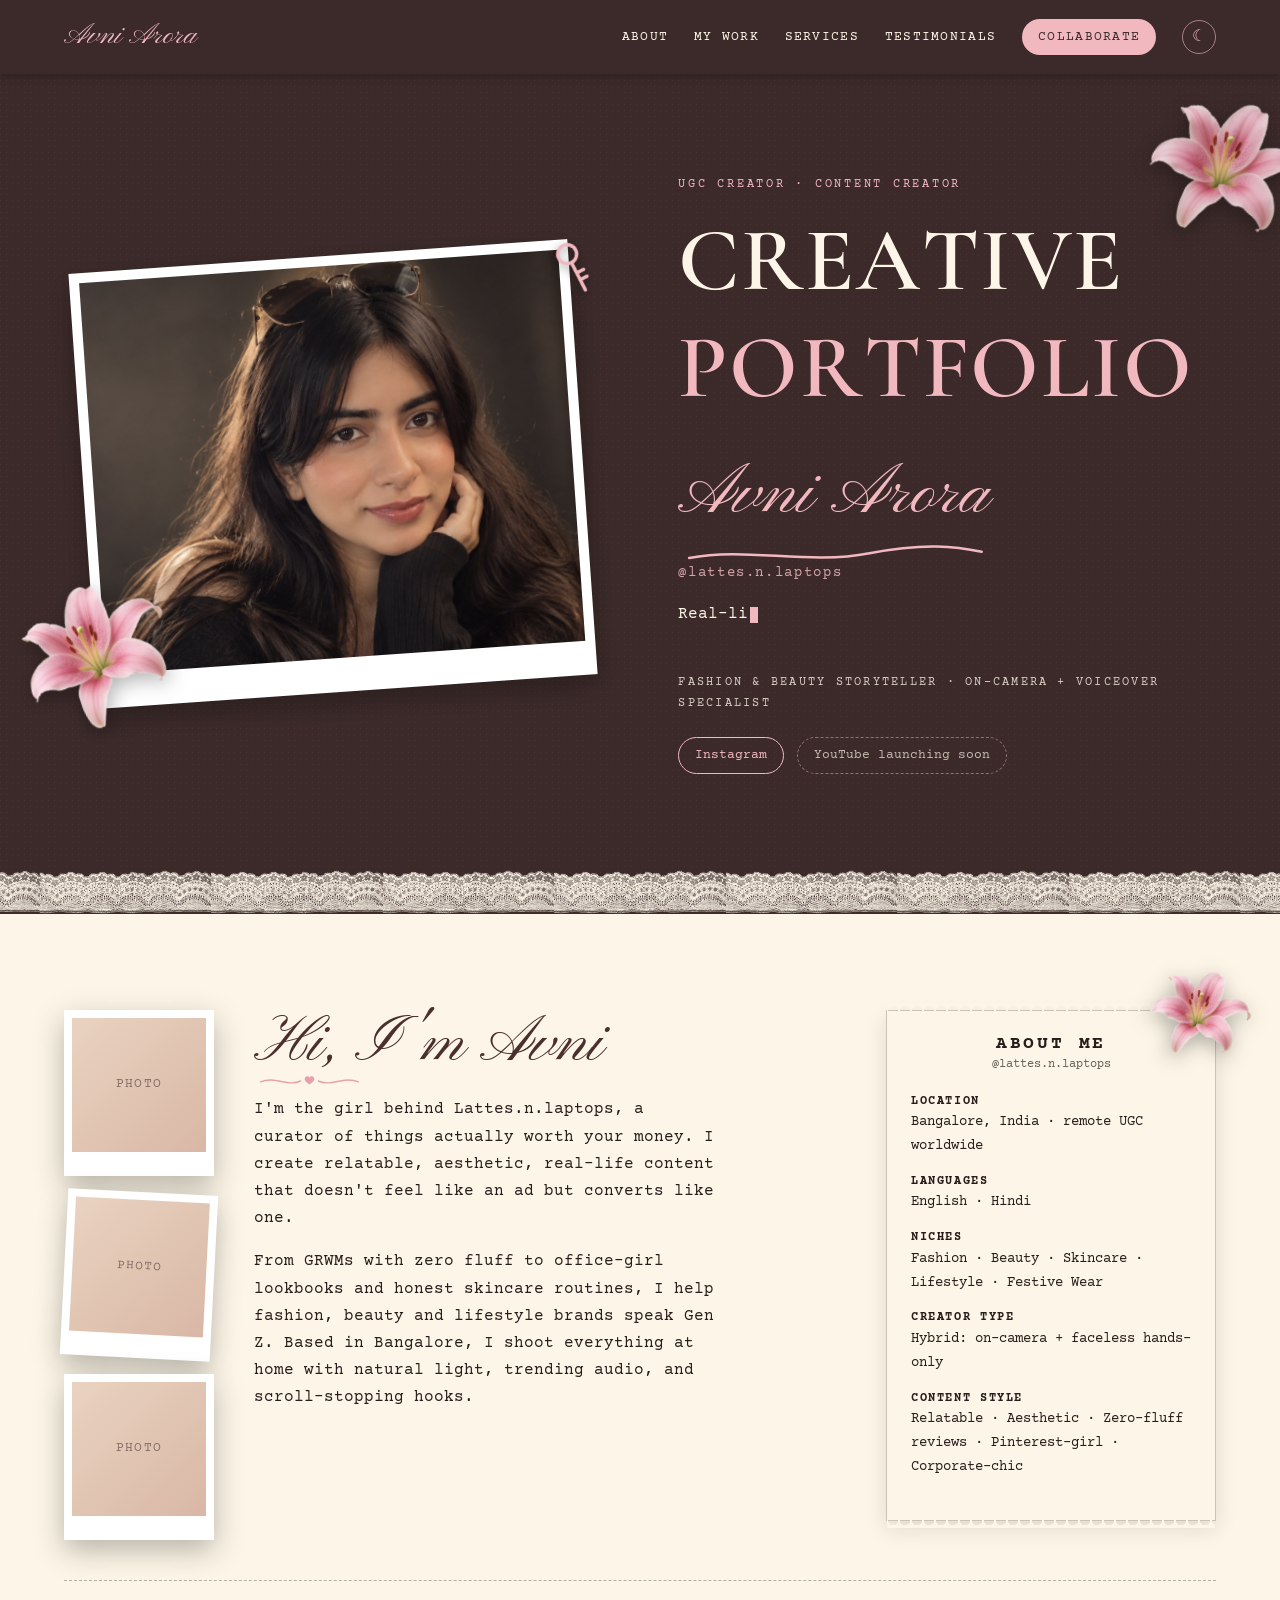
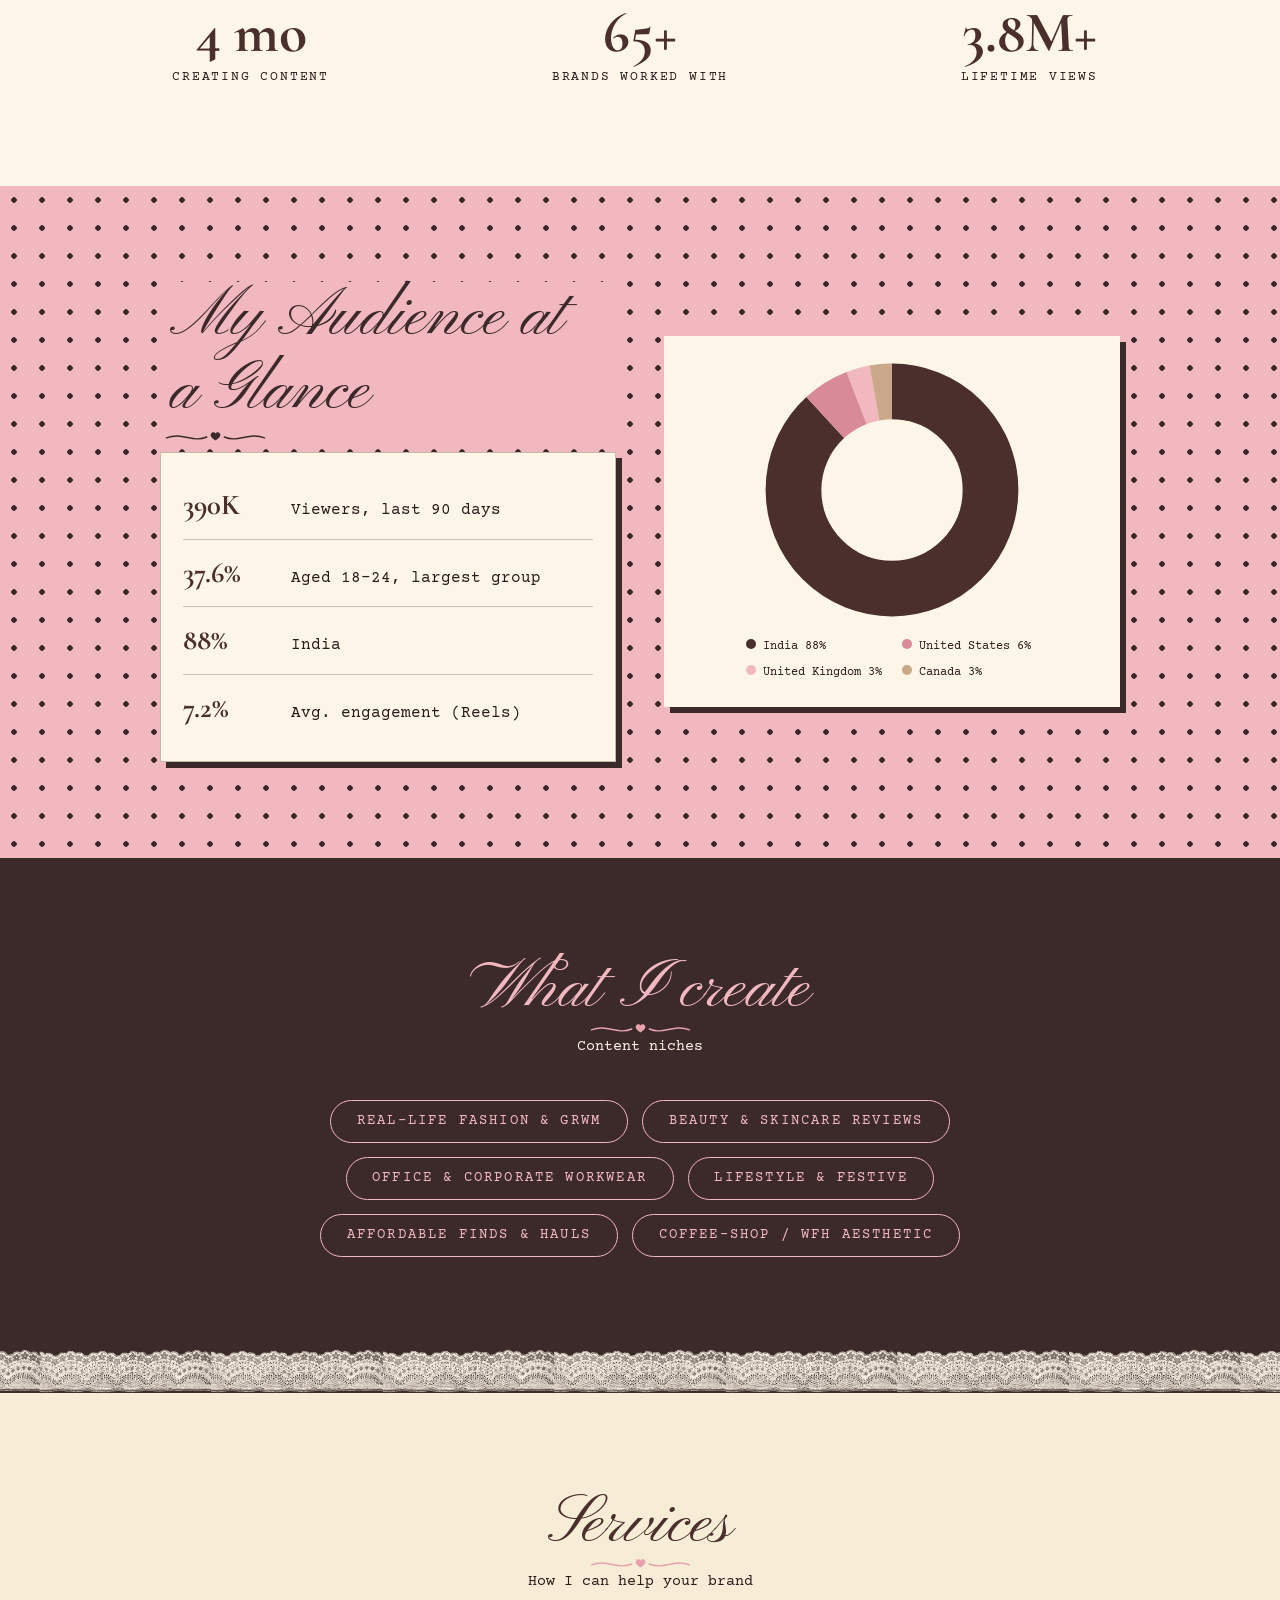
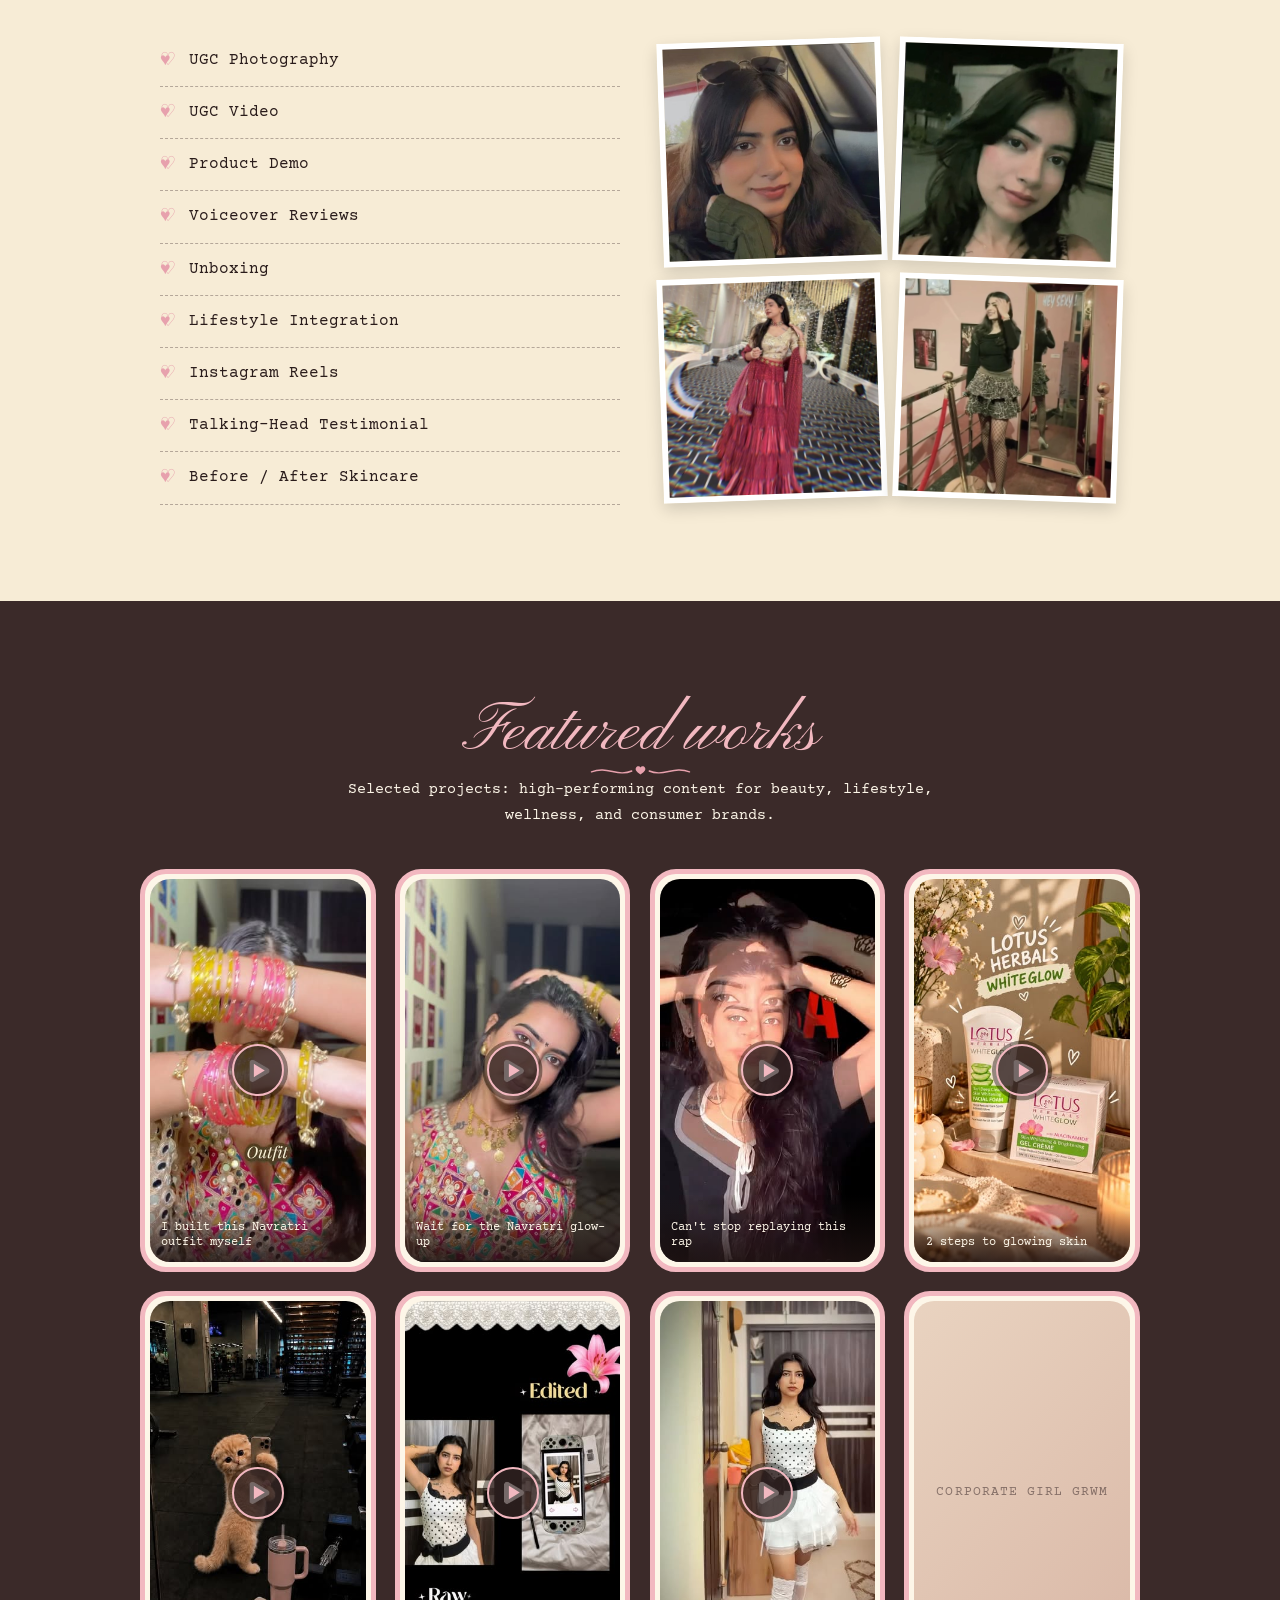
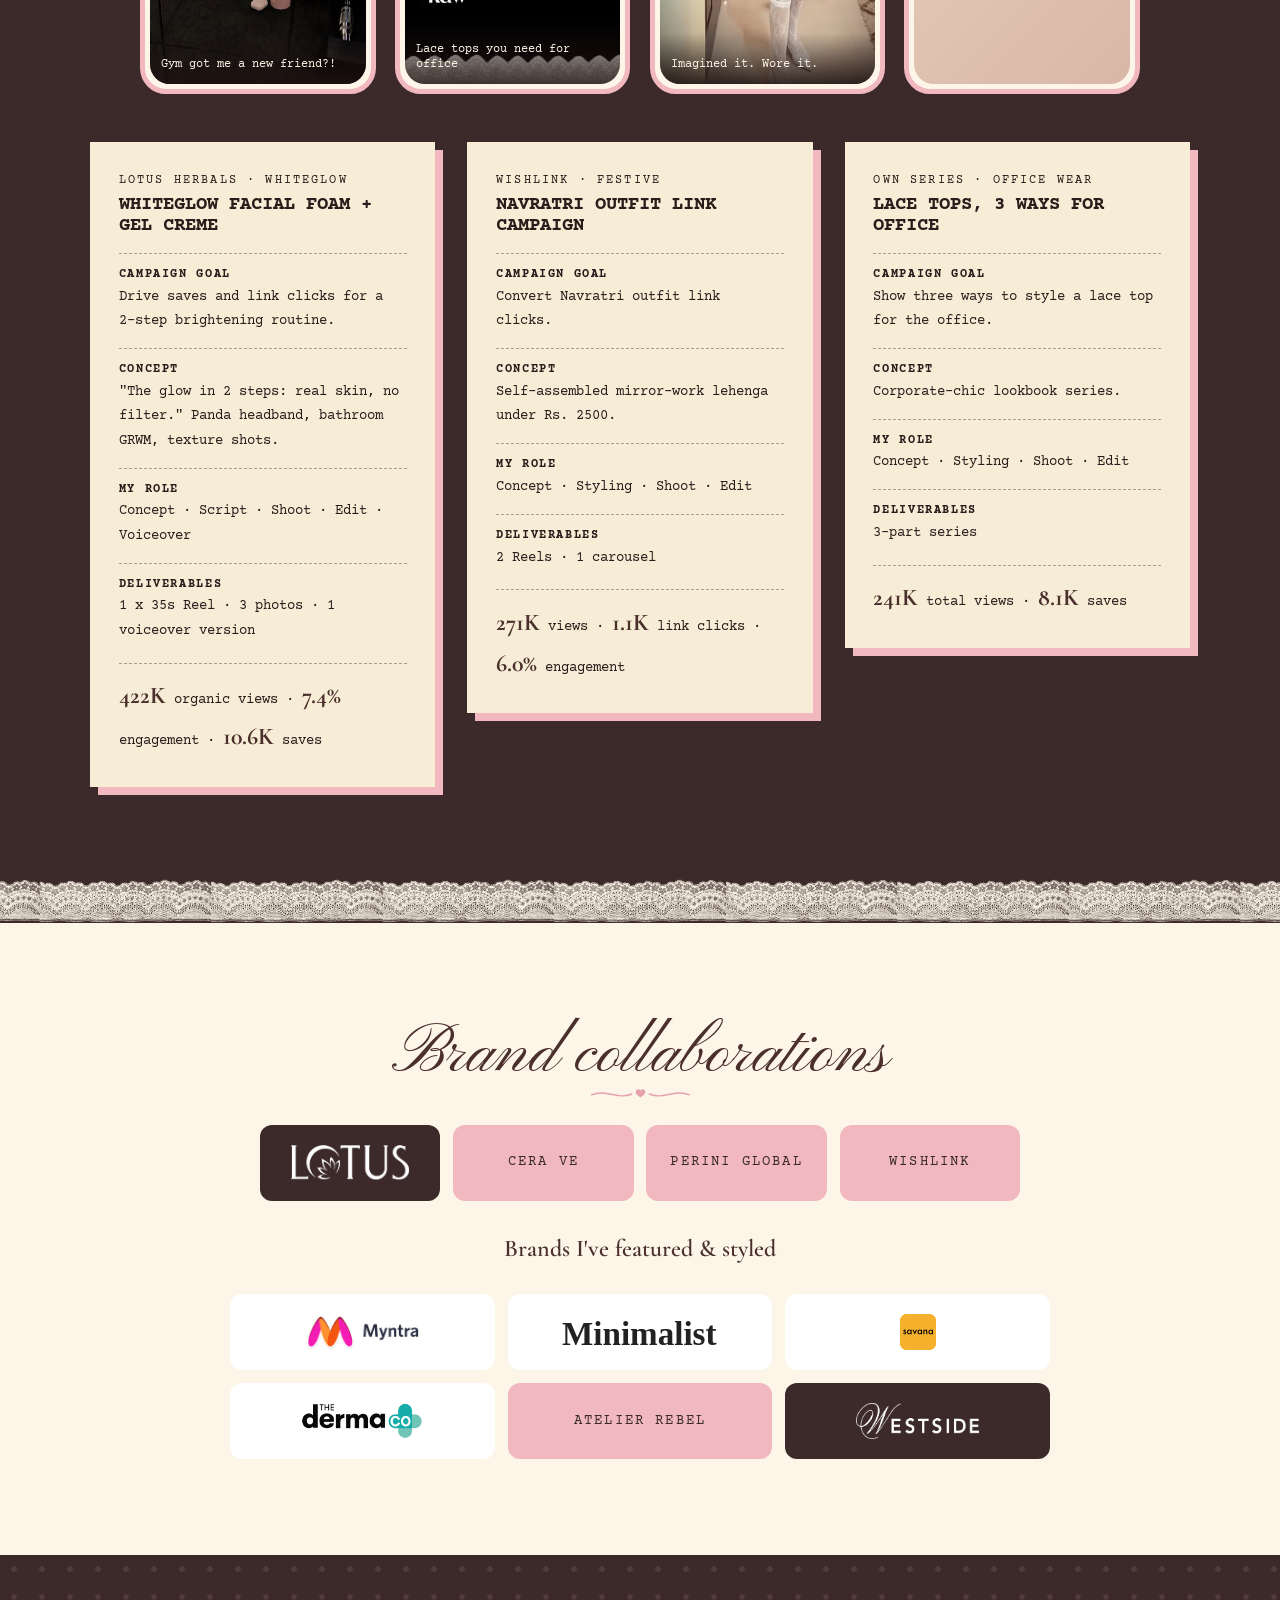
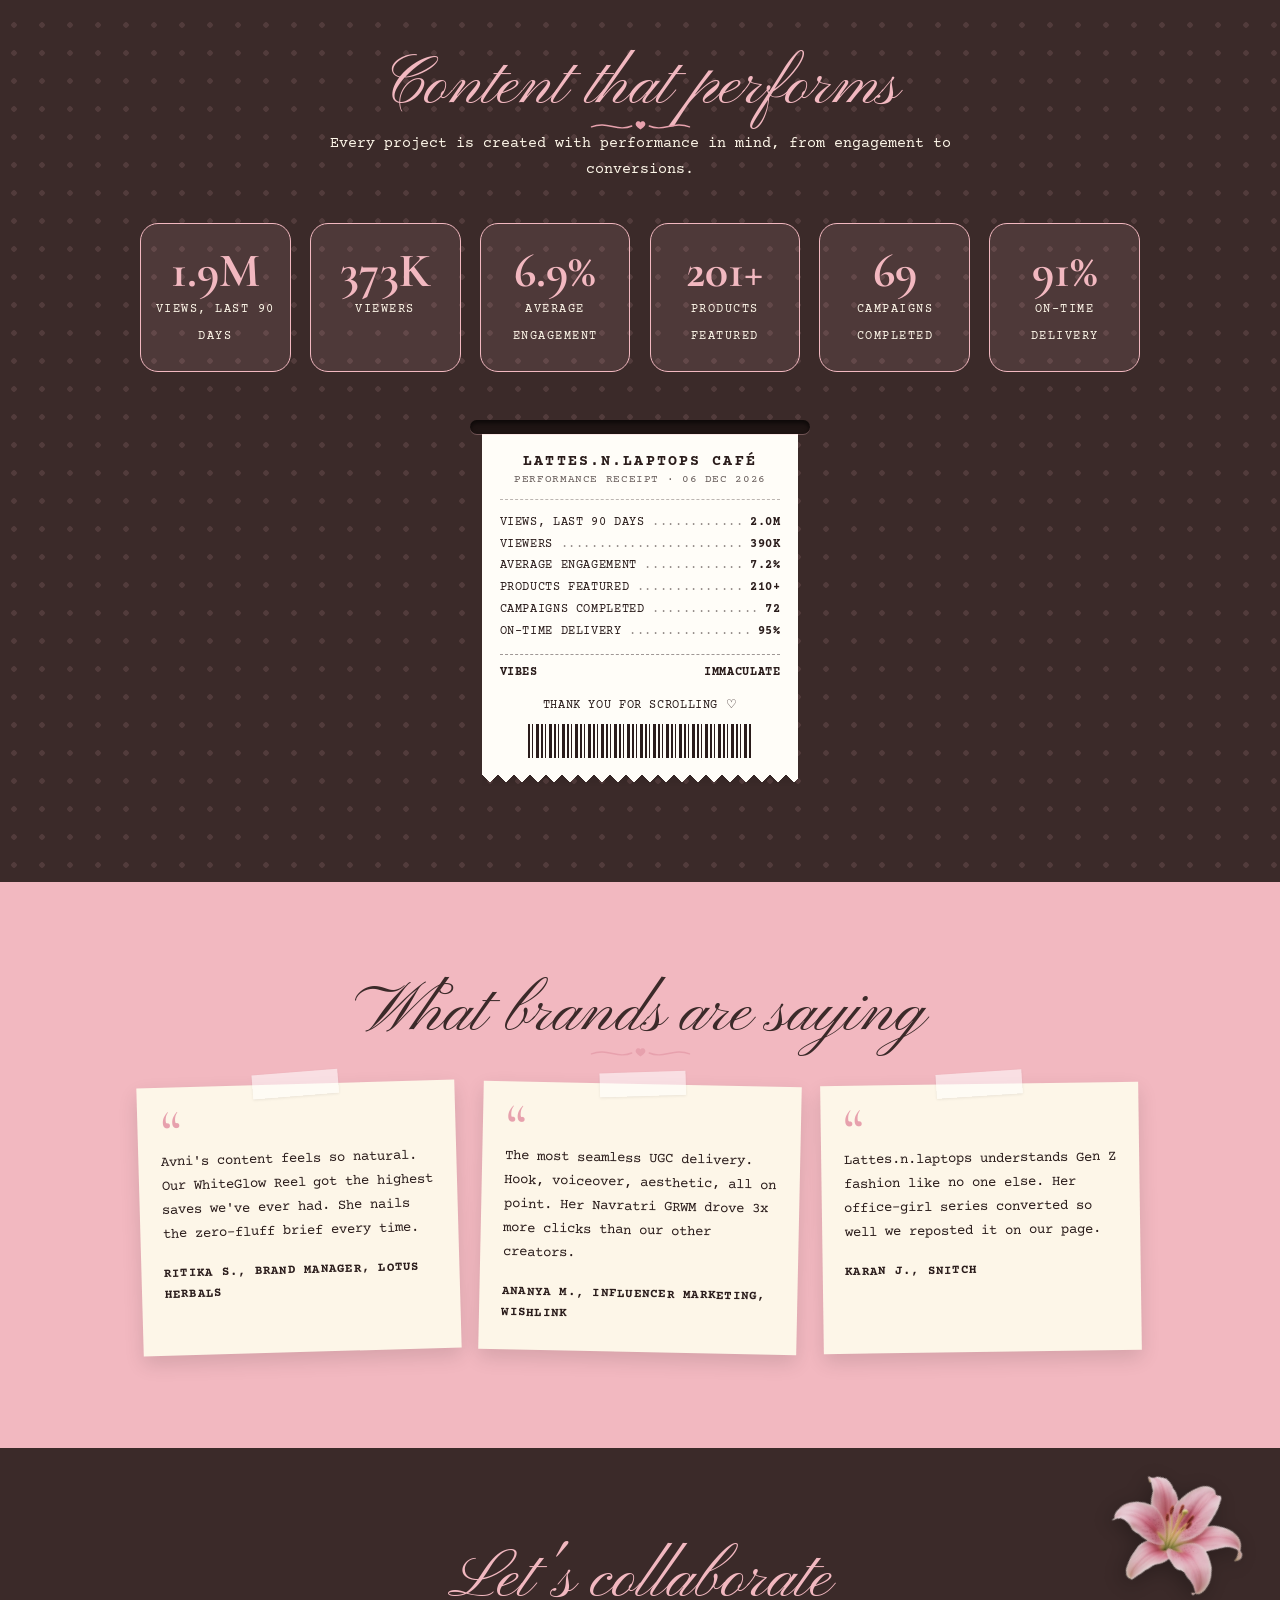
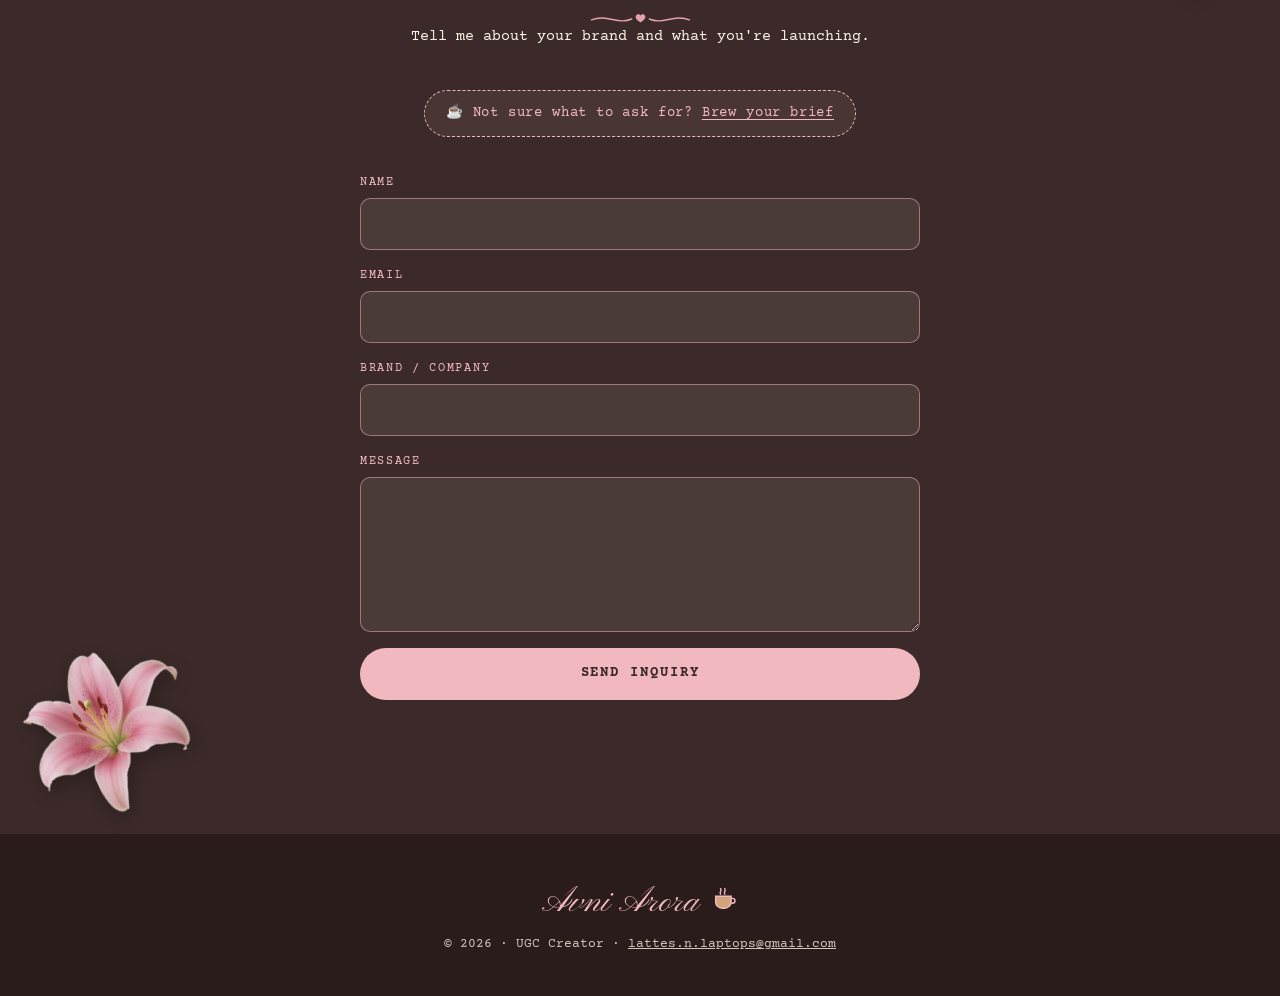
==== commit 56d42747: "Add latte + laptop intro, polaroid develop, and animations for every section" ====
--- a/index.html
+++ b/index.html
@@ -14,6 +14,7 @@
   <meta property="og:type" content="website">
   <!-- [EDIT] once your hero photo is in, add: <meta property="og:image" content="https://lattesnlaptops.com/img/og.jpg"> -->
   <link rel="stylesheet" href="styles.css">
+  <link rel="stylesheet" href="fx.css">
 </head>
 <body>
 
@@ -293,5 +294,6 @@
   </footer>
 
   <script src="script.js"></script>
+  <script src="fx.js"></script>
 </body>
 </html>
--- a/fx.css
+++ b/fx.css
@@ -0,0 +1,549 @@
+/* fx.css: styles for the interactive layer in fx.js. Purely additive on top of styles.css. */
+
+/* ---------- Shared bursts (hearts + lilies) ---------- */
+.fx-burst { position: fixed; z-index: 9998; pointer-events: none; user-select: none; }
+.fx-burst--heart { color: var(--pink); font-size: 1.2rem; line-height: 1; text-shadow: 0 2px 4px rgba(0,0,0,.25); }
+.fx-burst--lily { width: 44px; filter: drop-shadow(0 4px 6px rgba(0,0,0,.3)); }
+
+/* ---------- 1. Latte cup scroll progress ---------- */
+.fx-cup {
+  position: fixed; right: 18px; bottom: 18px; z-index: 60;
+  width: 60px; height: 60px; padding: 4px; border-radius: 50%;
+  border: 2px solid var(--pink); background: rgba(59,42,41,.92); cursor: pointer;
+  box-shadow: 0 6px 18px rgba(0,0,0,.3);
+  opacity: 0; translate: 0 20px; pointer-events: none;
+  transition: opacity .3s, translate .3s, transform .2s;
+}
+.fx-cup.show { opacity: 1; translate: 0 0; pointer-events: auto; }
+.fx-cup:hover { transform: scale(1.08) rotate(-6deg); }
+.fx-cup:focus-visible { outline: 2px solid var(--pink); outline-offset: 3px; }
+.fx-cup svg { width: 100%; height: 100%; display: block; overflow: visible; }
+.fx-cup__fill { transition: y .25s ease-out; }
+.fx-cup__steam path { opacity: 0; }
+.fx-cup--full .fx-cup__steam path { animation: fx-steam 2.4s ease-in-out infinite; }
+.fx-cup--full .fx-cup__steam path:nth-child(2) { animation-delay: .5s; }
+.fx-cup--full .fx-cup__steam path:nth-child(3) { animation-delay: 1s; }
+@keyframes fx-steam {
+  0%   { opacity: 0; translate: 0 4px; }
+  40%  { opacity: .9; }
+  100% { opacity: 0; translate: 0 -6px; }
+}
+.fx-cup__art { opacity: 0; scale: .3; transform-box: fill-box; transform-origin: center; transition: opacity .4s, scale .5s cubic-bezier(.3,1.6,.5,1); }
+.fx-cup--full .fx-cup__art { opacity: 1; scale: 1; }
+.fx-cup::before {
+  content: attr(data-label); position: absolute; right: calc(100% + 10px); top: 50%; translate: 0 -50%;
+  white-space: nowrap; background: var(--brown); color: var(--pink); border: 1px solid rgba(242,184,192,.4);
+  font: .7rem var(--mono); letter-spacing: .1em; text-transform: uppercase;
+  padding: .3rem .7rem; border-radius: 999px; opacity: 0; pointer-events: none; transition: opacity .2s;
+}
+.fx-cup:hover::before, .fx-cup:focus-visible::before { opacity: 1; }
+@media (max-width: 720px) {
+  .fx-cup { width: 50px; height: 50px; right: 12px; bottom: 12px; }
+}
+
+/* ---------- 4. Self-writing signature + swash; "Hi, I'm Avni" writes itself too ---------- */
+html.fx .hero__name { position: relative; width: fit-content; }
+@media (max-width: 720px) { html.fx .hero__name { margin-inline: auto; } }
+.fx-swash { position: absolute; left: 2%; bottom: -.12em; width: 100%; height: .32em; overflow: visible; pointer-events: none; }
+.fx-swash path { fill: none; stroke: var(--pink); stroke-width: 2.5; stroke-linecap: round; vector-effect: non-scaling-stroke; }
+@keyframes fx-write {
+  from { clip-path: inset(-40% 100% -40% -8%); }
+  to   { clip-path: inset(-40% -8% -40% -8%); }
+}
+@keyframes fx-draw { to { stroke-dashoffset: 0; } }
+@media (prefers-reduced-motion: no-preference) {
+  html.fx-ready .hero__text.in .hero__name { animation: fx-write 1.5s cubic-bezier(.6,.1,.3,1) .25s backwards; }
+  html.fx .fx-swash path { stroke-dasharray: 1; stroke-dashoffset: 1; }
+  html.fx-ready .hero__text.in .fx-swash path { animation: fx-draw .8s ease-out 1.6s forwards; }
+  /* Every script section heading writes itself (fx-ready waits for the intro) */
+  html.fx-ready h2.script.reveal.in, html.fx-ready .reveal.in h2.script { animation: fx-write 1.3s cubic-bezier(.6,.1,.3,1) .3s backwards; }
+}
+
+/* Small pink flourish drawn under each script heading */
+html.fx h2.script { position: relative; }
+html.fx h2.script::after {
+  content: ""; position: absolute; left: 50%; bottom: -8px; width: 110px; height: 14px; margin-left: -55px; pointer-events: none;
+  background: url("data:image/svg+xml;utf8,<svg xmlns='http://www.w3.org/2000/svg' viewBox='0 0 120 16'><g fill='none' stroke='%23e7a1ad' stroke-width='1.6' stroke-linecap='round'><path d='M4 9C22 2 34 15 50 8'/><path d='M70 8c16 7 28-6 46 1'/></g><path d='M60 12c-3-2-7-5-5-8 1-2 4-2 5 0 1-2 4-2 5 0 2 3-2 6-5 8z' fill='%23e7a1ad'/></svg>") center / contain no-repeat;
+}
+html.fx .about__body h2.script::after { left: 0; margin-left: 0; }
+html.fx .audience h2.script::after {
+  left: 0; margin-left: 0; bottom: -14px;
+  background-image: url("data:image/svg+xml;utf8,<svg xmlns='http://www.w3.org/2000/svg' viewBox='0 0 120 16'><g fill='none' stroke='%233b2a29' stroke-width='1.6' stroke-linecap='round'><path d='M4 9C22 2 34 15 50 8'/><path d='M70 8c16 7 28-6 46 1'/></g><path d='M60 12c-3-2-7-5-5-8 1-2 4-2 5 0 1-2 4-2 5 0 2 3-2 6-5 8z' fill='%233b2a29'/></svg>");
+}
+@keyframes fx-flourish { from { clip-path: inset(0 50% 0 50%); opacity: 0; } to { clip-path: inset(0 0 0 0); opacity: 1; } }
+@media (prefers-reduced-motion: no-preference) {
+  html.fx h2.script::after { clip-path: inset(0 50% 0 50%); opacity: 0; }
+  html.fx-ready h2.script.reveal.in::after, html.fx-ready .reveal.in h2.script::after { animation: fx-flourish .7s ease-out 1.6s forwards; }
+}
+
+/* ---------- 5. Typewriter tagline ---------- */
+.fx-type { position: relative; }
+.fx-type__ghost { color: transparent; }
+.fx-type__live { position: absolute; inset: 0; }
+.fx-type__caret {
+  display: inline-block; width: .5em; height: 1.05em; margin-left: 2px; vertical-align: text-bottom;
+  background: var(--pink); animation: fx-blink 1s steps(1) infinite;
+}
+@keyframes fx-blink { 50% { opacity: 0; } }
+
+/* ---------- Hero: polaroid tilt + glare, charms, petals ---------- */
+html.fx .hero .polaroid.fx-tilt {
+  position: relative;
+  transform: perspective(900px) rotateX(var(--fx-rx, 0deg)) rotateY(var(--fx-ry, 0deg)) rotate(-4deg);
+  transition: transform .25s ease-out;
+}
+html.fx .hero .polaroid.fx-tilt:hover {
+  transform: perspective(900px) rotateX(var(--fx-rx, 0deg)) rotateY(var(--fx-ry, 0deg)) rotate(0) scale(1.02);
+}
+html.fx .hero .polaroid.fx-tilt::after {
+  content: ""; position: absolute; inset: 10px 10px 34px; pointer-events: none;
+  background: radial-gradient(circle at var(--fx-gx, 50%) var(--fx-gy, 40%), rgba(255,255,255,.4), transparent 55%);
+  opacity: 0; transition: opacity .3s;
+}
+html.fx .hero:hover .polaroid.fx-tilt::after { opacity: 1; }
+html.fx .hero .charm { cursor: pointer; }
+html.fx .charm--key { transform-origin: 30% 30%; }
+html.fx .charm--heart { transform-origin: 50% 10%; }
+.fx-petal {
+  position: absolute; top: 0; z-index: 0; pointer-events: none;
+  border-radius: 80% 0 80% 0;
+  background: linear-gradient(135deg, #fbd3d9, #e7a1ad 70%);
+  box-shadow: 0 2px 4px rgba(0,0,0,.15);
+}
+
+/* ---------- About polaroids: draggable ---------- */
+@media (hover: hover) and (pointer: fine) {
+  html.fx .about__strip .fx-drag { cursor: grab; touch-action: none; }
+}
+html.fx .about__strip .fx-dragging { cursor: grabbing; position: relative; z-index: 5; box-shadow: 0 22px 40px rgba(0,0,0,.35); }
+
+/* ---------- Niche chips pop in ---------- */
+@keyframes fx-pop { from { opacity: 0; scale: .4; translate: 0 18px; } }
+html.fx .chips.in li { animation: fx-pop .55s cubic-bezier(.3,1.5,.5,1) backwards; animation-delay: calc(var(--i, 0) * 90ms + .2s); }
+
+/* ---------- Services: hearts fill one by one ---------- */
+html.fx .services__list li::after {
+  content: "\2665"; position: absolute; left: 0; top: .75rem;
+  color: var(--pink-2); font-size: 1.1rem; scale: 0; pointer-events: none;
+}
+@keyframes fx-heart { 60% { scale: 1.35; } to { scale: 1; } }
+html.fx .services__list.in li::after { animation: fx-heart .5s ease-out forwards; animation-delay: calc(var(--i, 0) * 140ms + .4s); }
+html.fx .services__list li:hover::after { scale: 1.25; transition: scale .2s; }
+
+/* ---------- Reels: fan out + stat badges ---------- */
+@keyframes fx-fan {
+  from { translate: var(--fx-dx, 0) var(--fx-dy, 0); rotate: var(--fx-rot, 0deg); opacity: 0; }
+  25%  { opacity: 1; }
+  to   { translate: 0 0; rotate: 0deg; }
+}
+.phones.fx-fan .phone { animation: fx-fan 1s cubic-bezier(.2,.8,.2,1) backwards; animation-delay: calc(var(--fx-delay, 0ms) + .2s); }
+.fx-badge {
+  position: absolute; top: 14px; left: 50%; z-index: 2; translate: -50% -6px;
+  max-width: calc(100% - 20px); white-space: nowrap; overflow: hidden; text-overflow: ellipsis;
+  background: rgba(59,42,41,.88); color: var(--pink); border: 1px solid var(--pink);
+  font-size: .66rem; letter-spacing: .06em; padding: .25rem .65rem; border-radius: 999px;
+  opacity: 0; pointer-events: none; transition: opacity .25s, translate .25s;
+}
+.phone:hover .fx-badge, .phone:focus-visible .fx-badge { opacity: 1; translate: -50% 0; }
+@media (hover: none) { .fx-badge { opacity: 1; translate: -50% 0; } }
+
+/* ---------- Donut: hover slices ---------- */
+html.fx .donut { position: relative; }
+html.fx .donut__seg {
+  cursor: pointer;
+  transition: stroke-dasharray 1.1s cubic-bezier(.2,.7,.2,1), transform .25s ease, stroke-width .25s, opacity .25s;
+}
+html.fx .donut.fx-has-on .donut__seg:not(.fx-on) { opacity: .4; }
+html.fx .donut__seg.fx-on { stroke-width: 10.5; }
+html.fx .donut figcaption span { cursor: default; transition: opacity .2s; }
+html.fx .donut.fx-has-on figcaption span:not(.fx-on) { opacity: .45; }
+html.fx .donut figcaption span.fx-on { font-weight: 700; }
+.fx-tip {
+  position: absolute; translate: -50% -50%; display: grid; justify-items: center; text-align: center;
+  line-height: 1.1; pointer-events: none; opacity: 0; scale: .8; transition: opacity .2s, scale .2s;
+}
+.fx-tip.show { opacity: 1; scale: 1; }
+.fx-tip b { font-family: var(--serif); font-size: 1.9rem; color: var(--brown-2); }
+.fx-tip span { font-size: .62rem; text-transform: uppercase; letter-spacing: .12em; max-width: 7rem; }
+
+/* ---------- Brand tiles: shine sweep ---------- */
+html.fx .brands li { position: relative; overflow: hidden; }
+html.fx .brands li::after {
+  content: ""; position: absolute; top: 0; bottom: 0; left: -60%; width: 40%;
+  background: linear-gradient(105deg, transparent, rgba(255,255,255,.6), transparent);
+  transform: skewX(-18deg); opacity: 0; pointer-events: none;
+}
+@keyframes fx-shine { from { left: -60%; opacity: 1; } to { left: 130%; opacity: 1; } }
+html.fx .brands li:hover::after { animation: fx-shine .8s ease-out; }
+
+/* ---------- Testimonials: taped sticky notes ---------- */
+html.fx .quotes blockquote { rotate: var(--fx-r, 0deg); transition: rotate .3s, translate .3s, box-shadow .3s; }
+html.fx .quotes blockquote:nth-child(1) { --fx-r: -1.6deg; }
+html.fx .quotes blockquote:nth-child(2) { --fx-r: 1.2deg; }
+html.fx .quotes blockquote:nth-child(3) { --fx-r: -.8deg; }
+html.fx .quotes blockquote::after {
+  content: ""; position: absolute; top: -12px; left: 50%; width: 86px; height: 24px; margin-left: -43px;
+  background: rgba(255,255,255,.55); rotate: -3deg; box-shadow: 0 1px 3px rgba(0,0,0,.08);
+}
+html.fx .quotes blockquote:hover { rotate: 0deg; translate: 0 -6px; box-shadow: 0 16px 30px rgba(0,0,0,.18); }
+@keyframes fx-note { from { opacity: 0; translate: 0 60px; rotate: calc(var(--fx-r, 0deg) * 6); } }
+html.fx .quotes.in blockquote { animation: fx-note .8s cubic-bezier(.2,.8,.3,1.1) backwards; animation-delay: calc(var(--i, 0) * 160ms + .15s); }
+
+/* ---------- Lace trim stitches in ---------- */
+.fx-lace-sentinel { position: absolute; left: 0; bottom: 0; width: 1px; height: 44px; pointer-events: none; }
+@media (prefers-reduced-motion: no-preference) {
+  html.fx .lace-edge::after { clip-path: inset(0 100% 0 0); transition: clip-path 1.6s cubic-bezier(.6,0,.3,1); }
+  html.fx .lace-edge.fx-stitched::after { clip-path: inset(0 0 0 0); }
+}
+
+/* ---------- Receipts (performance + Brew your brief) ---------- */
+.fx-print { max-width: 340px; margin: 3rem auto 0; }
+.fx-slot {
+  position: relative; z-index: 1; height: 14px; border-radius: 999px; background: #1e1413;
+  box-shadow: inset 0 3px 4px rgba(0,0,0,.6), 0 1px 0 rgba(242,184,192,.3);
+}
+.fx-paper { overflow: hidden; margin: -6px 12px 0; padding-bottom: 12px; }
+.fx-receipt {
+  position: relative; background: #fffdf8; color: #2a1c1b; text-align: left;
+  font-family: var(--mono); font-size: .78rem; line-height: 1.5; text-transform: uppercase; letter-spacing: .05em;
+  padding: 1.4rem 1.1rem 1rem; box-shadow: 0 4px 10px rgba(0,0,0,.15);
+}
+.fx-receipt::after {
+  content: ""; position: absolute; left: 0; right: 0; bottom: -8px; height: 8px;
+  background: conic-gradient(from -45deg at 50% 100%, #fffdf8 90deg, #0000 0) 0 0 / 16px 8px repeat-x;
+}
+.fx-receipt p { margin: 0; }
+.fx-receipt__head { text-align: center; font-weight: 700; font-size: .95rem; letter-spacing: .14em; }
+.fx-receipt__meta { text-align: center; font-size: .66rem; opacity: .7; padding-bottom: .6rem; margin-bottom: .4rem !important; border-bottom: 1px dashed rgba(42,28,27,.45); }
+.fx-receipt ul { list-style: none; margin: 0; padding: .3rem 0; }
+.fx-receipt li { display: flex; align-items: baseline; padding: .1rem 0; }
+.fx-receipt li span { flex: 1 1 auto; overflow: hidden; white-space: nowrap; }
+.fx-receipt li span::after { content: " ................................................................"; opacity: .5; }
+.fx-receipt li b { flex: none; padding-left: .35rem; }
+.fx-receipt li.fx-sub { padding-left: .9rem; font-size: .72rem; opacity: .8; }
+.fx-receipt li.fx-sub span::after { content: ""; }
+.fx-receipt__total { display: flex; justify-content: space-between; font-weight: 700; border-top: 1px dashed rgba(42,28,27,.45); margin-top: .4rem !important; padding-top: .5rem; }
+.fx-receipt__thanks { text-align: center; margin: .9rem 0 .6rem !important; }
+.fx-receipt__barcode {
+  height: 34px; margin: 0 auto; width: 80%;
+  background: repeating-linear-gradient(90deg, #2a1c1b 0 2px, transparent 2px 4px, #2a1c1b 4px 5px, transparent 5px 8px, #2a1c1b 8px 11px, transparent 11px 13px);
+}
+@keyframes fx-print-out { from { translate: 0 -101%; } to { translate: 0 0; } }
+@media (prefers-reduced-motion: no-preference) {
+  .fx-print:not(.fx-printing) .fx-receipt { translate: 0 -101%; }
+  .fx-print.fx-printing .fx-receipt { animation: fx-print-out 2.8s steps(28) both; }
+  .fx-order.fx-printing .fx-receipt { animation: fx-print-out 1.8s steps(20) both; }
+}
+
+/* ---------- 2. Brew your brief ---------- */
+.fx-brew { max-width: 560px; margin: 0 auto 2.2rem; }
+.fx-brew__open {
+  font: inherit; font-size: .85rem; letter-spacing: .06em; color: var(--pink); cursor: pointer;
+  background: rgba(242,184,192,.08); border: 1px dashed var(--pink); border-radius: 999px; padding: .7rem 1.3rem;
+  transition: background .2s, translate .2s;
+}
+.fx-brew__open:hover { background: rgba(242,184,192,.18); translate: 0 -2px; }
+.fx-brew__open[aria-expanded="true"] { border-style: solid; }
+.fx-brew__open u { text-underline-offset: 3px; }
+@keyframes fx-unfold { from { opacity: 0; translate: 0 -12px; } }
+.fx-brew__panel:not([hidden]) { animation: fx-unfold .45s ease-out; }
+.fx-menu {
+  position: relative; margin-top: 1.4rem; padding: 1.8rem 1.5rem 1.5rem; text-align: left;
+  background: #fdf6e8; color: #2a1c1b; border-radius: 6px; box-shadow: 8px 8px 0 var(--pink);
+}
+.fx-menu::before { content: ""; position: absolute; inset: 8px; border: 1px dashed rgba(59,42,41,.35); border-radius: 3px; pointer-events: none; }
+.fx-menu > * { position: relative; }
+.fx-menu__title { font-family: var(--script); font-size: clamp(2.2rem, 6vw, 2.8rem); line-height: 1.1; text-align: center; color: #4a2f2c; margin: 0; }
+.fx-menu__sub { text-align: center; font-size: .72rem; text-transform: uppercase; letter-spacing: .14em; opacity: .7; margin: .2rem 0 .4rem; }
+.fx-menu__group { border: 0; margin: 1.1rem 0 0; padding: 0; min-width: 0; }
+.fx-menu__group legend { padding: 0; font-size: .7rem; font-weight: 700; text-transform: uppercase; letter-spacing: .16em; }
+.fx-menu__opts { display: flex; flex-wrap: wrap; gap: .5rem; margin-top: .5rem; }
+.fx-opt {
+  display: grid; text-align: left; line-height: 1.25; cursor: pointer;
+  font: inherit; color: #2a1c1b; background: transparent;
+  border: 1px solid rgba(59,42,41,.4); border-radius: 12px; padding: .45rem .8rem;
+  transition: background .2s, color .2s, border-color .2s, translate .2s;
+}
+.fx-opt b { font-size: .8rem; }
+.fx-opt i { font-family: var(--serif); font-size: .9rem; opacity: .7; }
+.fx-opt:hover { border-color: #4a2f2c; translate: 0 -2px; }
+.fx-opt:focus-visible { outline: 2px solid var(--pink-2); outline-offset: 2px; }
+@keyframes fx-pick { 50% { scale: 1.08; } }
+.fx-opt[aria-pressed="true"] { background: #3b2a29; color: #f2b8c0; border-color: #3b2a29; animation: fx-pick .3s ease-out; }
+.fx-menu__hint { min-height: 1.3rem; margin: .9rem 0 0; font-size: .8rem; text-align: center; color: #a3394e; }
+.fx-menu__print, .fx-order__use, .fx-order__reset {
+  font: inherit; font-weight: 700; text-transform: uppercase; letter-spacing: .14em; font-size: .78rem;
+  border-radius: 999px; padding: .8rem 1.4rem; cursor: pointer; transition: translate .2s, background .2s;
+}
+.fx-menu__print { display: block; margin: .4rem auto 0; background: #3b2a29; color: #f2b8c0; border: 0; }
+.fx-menu__print:hover, .fx-order__use:hover { translate: 0 -2px; }
+.fx-order { max-width: 340px; margin: 1.8rem auto 0; }
+.fx-order__actions { display: flex; gap: .6rem; justify-content: center; flex-wrap: wrap; margin-top: 1rem; }
+.fx-order__use { background: var(--pink); color: var(--brown); border: 0; }
+.fx-order__reset { background: transparent; color: var(--pink); border: 1px solid rgba(242,184,192,.5); }
+.fx-order__reset:hover { background: rgba(242,184,192,.12); }
+
+/* ---------- Contact form: envelope + wax seal ---------- */
+.fx-sending > :not(.fx-env) { opacity: .1; pointer-events: none; transition: opacity .3s; }
+.fx-env {
+  position: absolute; left: 50%; top: 50%; width: 240px; height: 150px; margin: -75px 0 0 -120px; z-index: 5;
+  perspective: 800px; opacity: 0; transform: scale(.8); transition: opacity .3s, transform .3s;
+}
+.fx-env.s1 { opacity: 1; transform: none; }
+.fx-env.s4 { opacity: 0; transform: translate(160px, -300px) rotate(-14deg) scale(.5); transition: transform .9s cubic-bezier(.5,0,.7,.4), opacity .9s ease-in; }
+.fx-env > div { position: absolute; }
+.fx-env__back { inset: 0; z-index: 0; background: #d98a98; border-radius: 6px; }
+.fx-env__flap {
+  left: 0; right: 0; top: 0; height: 62%; z-index: 0;
+  background: #e7a1ad; clip-path: polygon(0 0, 100% 0, 50% 100%);
+  transform-origin: top; transform: rotateX(180deg); transition: transform .45s ease-in;
+}
+.fx-env.s2 .fx-env__flap { z-index: 4; transform: rotateX(0deg); }
+.fx-env__letter {
+  left: 16px; right: 16px; top: -125px; height: 130px; z-index: 1; padding: 14px 16px;
+  background: #fdf6e8; border-radius: 4px; box-shadow: 0 2px 6px rgba(0,0,0,.15);
+  transition: top .6s cubic-bezier(.5,0,.3,1) .1s;
+}
+.fx-env.s1 .fx-env__letter { top: 12px; }
+.fx-env__letter span { display: block; font-family: var(--script); font-size: 1.6rem; color: #4a2f2c; line-height: 1.2; }
+.fx-env__letter i { display: block; height: 3px; margin: 9px 0; background: rgba(59,42,41,.2); border-radius: 2px; }
+.fx-env__front {
+  inset: 0; z-index: 3; background: #f2b8c0; border-radius: 6px;
+  clip-path: polygon(0 0, 50% 55%, 100% 0, 100% 100%, 0 100%);
+}
+.fx-env__seal {
+  left: 50%; top: 62%; width: 44px; height: 44px; margin: -22px; z-index: 5;
+  display: grid; place-items: center; border-radius: 50%;
+  background: radial-gradient(circle at 35% 30%, #c25a6c, #8e2f42); color: #fdf6e8; font-size: 1.1rem;
+  box-shadow: 0 3px 6px rgba(0,0,0,.3), inset 0 0 0 3px rgba(255,255,255,.12);
+  opacity: 0; transform: scale(2.4); transition: transform .3s cubic-bezier(.3,1.6,.5,1), opacity .2s;
+}
+.fx-env.s3 .fx-env__seal { opacity: 1; transform: scale(1); }
+
+/* ---------- Espresso mode toggle + dark theme ---------- */
+.fx-theme {
+  display: inline-grid; place-items: center; width: 34px; height: 34px; padding: 0; cursor: pointer;
+  font: inherit; font-size: 1rem; line-height: 1; color: var(--pink);
+  background: transparent; border: 1px solid rgba(242,184,192,.6); border-radius: 50%;
+  transition: background .2s, color .2s, rotate .4s;
+}
+.fx-theme:hover { background: var(--pink); color: var(--brown); rotate: -20deg; }
+.fx-theme:focus-visible { outline: 2px solid var(--pink); outline-offset: 2px; }
+.fx-theme__label { position: absolute; width: 1px; height: 1px; overflow: hidden; clip-path: inset(50%); white-space: nowrap; }
+@media (max-width: 720px) {
+  .fx-theme { display: flex; gap: .6rem; width: auto; height: auto; margin: .6rem 1.5rem 0; padding: .55rem 1rem; border-radius: 999px; font-size: .82rem; letter-spacing: .1em; text-transform: uppercase; }
+  .fx-theme:hover { rotate: 0deg; }
+  .fx-theme__label { position: static; width: auto; height: auto; overflow: visible; clip-path: none; }
+}
+
+html.fx-theme-anim body, html.fx-theme-anim body * {
+  transition: background-color .6s ease, color .6s ease, border-color .6s ease, box-shadow .6s ease !important;
+}
+html.fx-espresso { --cream: #2b1d1c; --paper: #33231f; --ink: #f3e6d6; --brown-2: #f2b8c0; color-scheme: dark; }
+html.fx-espresso .dark, html.fx-espresso .nav, html.fx-espresso .hero, html.fx-espresso .footer { color: #fdf6e8; }
+html.fx-espresso .form input, html.fx-espresso .form textarea, html.fx-espresso .phone .cover__title { color: #fdf6e8; }
+html.fx-espresso .form button:hover { background: #fdf6e8; }
+html.fx-espresso .card, html.fx-espresso .facts { border-color: rgba(242,184,192,.3); }
+html.fx-espresso .facts li, html.fx-espresso .services__list li, html.fx-espresso .case dt,
+html.fx-espresso .case__result, html.fx-espresso .stats { border-color: rgba(242,184,192,.25); }
+html.fx-espresso .facts, html.fx-espresso .donut { box-shadow: 6px 6px 0 #1e1413; }
+html.fx-espresso .donut__ring { stroke: rgba(242,184,192,.12); }
+html.fx-espresso .donut__seg:nth-of-type(2) { stroke: #b07a68; }
+html.fx-espresso .donut figcaption span:first-child i { background: #b07a68 !important; }
+html.fx-espresso .quotes blockquote::after { background: rgba(242,184,192,.35); }
+
+/* ---------- Custom cursor + milk-foam trail ---------- */
+.fx-cursor { position: fixed; left: 0; top: 0; z-index: 9999; pointer-events: none; opacity: 0; transition: opacity .2s; }
+.fx-cursor.on { opacity: 1; }
+.fx-cursor::before {
+  content: ""; position: absolute; width: 28px; height: 28px; margin: -14px 0 0 -14px; border-radius: 50%;
+  border: 1.5px solid var(--pink); box-shadow: 0 0 0 1px rgba(59,42,41,.2);
+  transition: scale .25s ease, background .25s ease;
+}
+.fx-cursor::after {
+  content: ""; position: absolute; width: 18px; height: 18px; margin: -9px 0 0 -7px; opacity: 0; scale: .5;
+  background: url("data:image/svg+xml;utf8,<svg xmlns='http://www.w3.org/2000/svg' viewBox='0 0 24 24'><path d='M6 4v16l14-8z' fill='%23f2b8c0'/></svg>") center / contain no-repeat;
+  transition: opacity .2s, scale .25s;
+}
+.fx-cursor--hover::before { scale: 1.6; background: rgba(242,184,192,.15); }
+.fx-cursor--play::before { scale: 2.3; background: rgba(59,42,41,.75); }
+.fx-cursor--play::after { opacity: 1; scale: 1; }
+.fx-foam {
+  position: fixed; z-index: 9997; width: 8px; height: 8px; border-radius: 50%; pointer-events: none;
+  background: rgba(253,246,232,.9); box-shadow: 0 0 0 1px rgba(217,138,152,.5);
+}
+
+/* ---------- Reduced motion: show final states ---------- */
+@media (prefers-reduced-motion: reduce) {
+  html.fx .services__list li::after { scale: 1; }
+}
+
+/* =====================================================================
+   Intro: latte pours, laptop opens, dive into the screen
+   ===================================================================== */
+html.fx-intro-lock, html.fx-intro-lock body { overflow: hidden; }
+.fx-intro {
+  position: fixed; inset: 0; z-index: 9990; display: grid; place-items: center; overflow: hidden; cursor: pointer;
+  background: var(--brown) url("data:image/svg+xml;utf8,<svg xmlns='http://www.w3.org/2000/svg' width='6' height='6'><rect width='6' height='6' fill='%233b2a29'/><path d='M0 0h1v1H0z' fill='%23473332'/></svg>");
+  transition: opacity .4s ease;
+}
+.fx-intro--out { opacity: 0; pointer-events: none; }
+.fx-intro--fast { transition-duration: .25s; }
+.fx-intro__fit { position: absolute; left: 50%; top: 50%; width: 460px; height: 260px; margin: -130px 0 0 -230px; }
+.fx-intro__scene { position: relative; width: 100%; height: 100%; }
+@keyframes fx-intro-in { from { opacity: 0; translate: 0 12px; } }
+.fx-intro--play .fx-intro__scene { animation: fx-intro-in .3s ease-out backwards; }
+.fx-intro__desk {
+  position: absolute; left: -30px; right: -30px; bottom: 18px; height: 2px;
+  background: linear-gradient(90deg, transparent, rgba(242,184,192,.5), transparent);
+}
+.fx-intro__shadow { position: absolute; bottom: 12px; height: 14px; border-radius: 50%; background: radial-gradient(rgba(0,0,0,.45), transparent 70%); }
+.fx-intro__shadow--laptop { left: 10px; width: 320px; }
+.fx-intro__shadow--cup { right: 14px; width: 110px; }
+
+.fx-intro__laptop { position: absolute; left: 20px; bottom: 20px; width: 300px; perspective: 700px; }
+.fx-intro__lid {
+  width: 270px; height: 172px; margin: 0 auto; padding: 9px;
+  background: #2a1c1b; border-radius: 12px 12px 3px 3px; box-shadow: inset 0 0 0 2px #4a2f2c;
+  transform-origin: 50% 100%; transform: rotateX(6deg);
+}
+@keyframes fx-lid { from { transform: rotateX(-88deg); } }
+.fx-intro--play .fx-intro__lid { animation: fx-lid .5s cubic-bezier(.3,1.3,.5,1) .4s backwards; }
+.fx-intro__screen {
+  height: 100%; border-radius: 5px; display: flex; align-items: center; justify-content: center;
+  font-family: var(--mono); font-size: 15px; letter-spacing: .06em; color: var(--pink);
+  background-color: #3b2a29;
+  background-image: url("data:image/svg+xml;utf8,<svg xmlns='http://www.w3.org/2000/svg' width='6' height='6'><path d='M0 0h1v1H0z' fill='%23473332'/></svg>");
+  box-shadow: inset 0 0 30px rgba(242,184,192,.22);
+}
+@keyframes fx-screen { from { background-color: #120b0a; box-shadow: none; } }
+.fx-intro--play .fx-intro__screen { animation: fx-screen .35s ease-out .8s backwards; }
+.fx-intro__caret { display: inline-block; width: 8px; height: 16px; margin-left: 2px; background: var(--pink); animation: fx-blink .8s steps(1) infinite; }
+.fx-intro__base {
+  position: relative; height: 12px; margin-top: -1px;
+  background: linear-gradient(#efdccd, #c9a98a); clip-path: polygon(3% 0, 97% 0, 100% 100%, 0 100%); border-radius: 0 0 10px 10px;
+}
+.fx-intro__base::after { content: ""; position: absolute; left: 50%; top: 0; width: 50px; margin-left: -25px; height: 4px; background: rgba(59,42,41,.25); border-radius: 0 0 6px 6px; }
+
+.fx-intro__cup { position: absolute; right: 22px; bottom: 12px; width: 96px; height: 96px; }
+.fx-intro__cup svg { position: relative; width: 100%; height: 100%; display: block; overflow: visible; }
+.fx-intro__stream {
+  position: absolute; left: 46%; bottom: 34px; width: 7px; height: 200px; margin-left: -3px; border-radius: 4px;
+  background: linear-gradient(#a36f4f, #d2a47b); clip-path: inset(0 0 100% 0);
+}
+@keyframes fx-pour {
+  0%       { clip-path: inset(0 0 100% 0); }
+  35%, 70% { clip-path: inset(0 0 0 0); }
+  100%     { clip-path: inset(100% 0 0 0); }
+}
+.fx-intro--play .fx-intro__stream { animation: fx-pour .7s linear .1s forwards; }
+.fx-intro__fill { transform: translateY(48px); }
+@keyframes fx-fill { to { transform: translateY(0); } }
+.fx-intro--play .fx-intro__fill { animation: fx-fill .55s ease-out .25s forwards; }
+.fx-intro__art { opacity: 0; scale: 0; transform-box: fill-box; transform-origin: center; }
+@keyframes fx-art { to { opacity: 1; scale: 1; } }
+.fx-intro--play .fx-intro__art { animation: fx-art .35s cubic-bezier(.3,1.6,.5,1) .8s forwards; }
+.fx-intro__steam path { opacity: 0; }
+.fx-intro--play .fx-intro__steam path { animation: fx-steam 1.4s ease-in-out .85s infinite; }
+.fx-intro--play .fx-intro__steam path:nth-child(2) { animation-delay: 1.05s; }
+.fx-intro--play .fx-intro__steam path:nth-child(3) { animation-delay: 1.25s; }
+.fx-intro__skip {
+  position: absolute; right: 20px; bottom: 20px; cursor: pointer;
+  font: .72rem var(--mono); letter-spacing: .14em; text-transform: uppercase; color: var(--pink);
+  background: rgba(59,42,41,.6); border: 1px solid rgba(242,184,192,.5); border-radius: 999px; padding: .5rem 1rem;
+  transition: background .2s, color .2s;
+}
+.fx-intro__skip:hover, .fx-intro__skip:focus-visible { background: var(--pink); color: var(--brown); }
+
+/* =====================================================================
+   Gap fillers
+   ===================================================================== */
+@keyframes fx-track   { from { letter-spacing: .7em; opacity: 0; } }
+@keyframes fx-rise-up { from { opacity: 0; translate: 0 14px; } }
+@keyframes fx-rise-x  { from { opacity: 0; translate: -24px 0; } }
+
+/* Hero: "CREATIVE PORTFOLIO" letters stamp in, PORTFOLIO flashes pink; supporting lines follow */
+html.fx .hero h1 .fx-l { display: inline-block; }
+html.fx .hero h1 .fx-l:nth-child(even) { --fx-lr: 8deg; }
+@keyframes fx-stamp-l {
+  0%   { opacity: 0; transform: translateY(-.5em) scale(1.8) rotate(var(--fx-lr, -8deg)); }
+  60%  { opacity: 1; transform: translateY(0) scale(.92); }
+  100% { transform: none; }
+}
+@keyframes fx-flash { 40% { text-shadow: 0 0 18px rgba(242,184,192,.95), 0 0 40px rgba(242,184,192,.6); } }
+@media (prefers-reduced-motion: no-preference) {
+  html.fx-ready .hero__text.in .fx-l { animation: fx-stamp-l .45s cubic-bezier(.3,1.4,.5,1) backwards; animation-delay: calc(var(--i, 0) * 45ms + .05s); }
+  html.fx-ready .hero__text.in h1 .pink { animation: fx-flash .9s ease-out 1s; }
+  html.fx-ready .hero__text.in .eyebrow { animation: fx-track 1s ease-out backwards; }
+  html.fx-ready .hero__text.in .hero__handle { animation: fx-rise-up .6s ease-out 1s backwards; }
+  html.fx-ready .hero__text.in .hero__niches { animation: fx-rise-up .6s ease-out 1.3s backwards; }
+  html.fx-ready .hero__text.in .hero__social > * { animation: fx-pop .5s cubic-bezier(.3,1.5,.5,1) 1.5s backwards; }
+  html.fx-ready .hero__text.in .hero__social > :nth-child(2) { animation-delay: 1.65s; }
+  html.fx-ready .nav__logo { animation: fx-write 1.2s cubic-bezier(.6,.1,.3,1) .1s backwards; }
+}
+
+/* Hero photo develop hint, written in the polaroid's bottom margin */
+html.fx .hero .polaroid { position: relative; }
+.fx-develop-hint {
+  position: absolute; left: 0; right: 0; bottom: 5px; text-align: center; pointer-events: none;
+  font-family: var(--script); font-size: 1.35rem; line-height: 1; color: #9a5b66;
+  opacity: 0; transition: opacity .6s;
+}
+.fx-develop-hint.fx-show { opacity: 1; }
+.fx-develop-hint.fx-gone { opacity: 0; }
+
+/* About: paragraphs slide in, About Me card stamps down, its lily floats */
+html.fx .about__body.in p { animation: fx-rise-x .7s ease-out .6s backwards; }
+html.fx .about__body.in p + p { animation-delay: .8s; }
+@keyframes fx-stamp {
+  0%   { opacity: 0; scale: 1.3; rotate: -6deg; }
+  65%  { opacity: 1; scale: .97; rotate: 1deg; }
+  100% { scale: 1; rotate: 0deg; }
+}
+html.fx .card.reveal.in { animation: fx-stamp .6s cubic-bezier(.3,1.3,.5,1) .25s backwards; }
+html.fx .lily--card { --r: 20deg; animation: lily-float 7s ease-in-out infinite; }
+
+/* Audience facts rows slide in (numbers count up from fx.js) */
+html.fx .reveal.in .facts li { animation: fx-rise-x .55s ease-out backwards; animation-delay: calc(var(--i, 0) * 110ms + .2s); }
+
+/* Services photos are laid down like polaroids on a table */
+@keyframes fx-lay { from { opacity: 0; translate: 70px -50px; rotate: calc(18deg - var(--i, 0) * 10deg); scale: 1.15; } }
+html.fx .services__tiles.in img { animation: fx-lay .8s cubic-bezier(.2,.8,.3,1.1) backwards; animation-delay: calc(var(--i, 0) * 140ms + .1s); }
+
+/* Case studies flip down like index cards */
+@keyframes fx-flip { from { opacity: 0; transform: perspective(900px) rotateX(-80deg); } }
+html.fx .cases.in .case { transform-origin: 50% 0; animation: fx-flip .8s cubic-bezier(.2,.8,.3,1.1) backwards; animation-delay: calc(var(--i, 0) * 150ms + .1s); }
+
+/* Brand tiles flip in; subheading tracks in */
+@keyframes fx-flipY { from { opacity: 0; transform: perspective(600px) rotateY(90deg); } }
+html.fx .brands.in li { animation: fx-flipY .6s ease-out backwards; animation-delay: calc(var(--i, 0) * 80ms + .1s); }
+html.fx .brands__sub.in { animation: fx-track 1s ease-out .2s backwards; }
+
+/* Collaborate lilies float like the hero ones */
+html.fx .lily--collab-l { --r: -25deg; animation: lily-float 8s ease-in-out infinite; }
+html.fx .lily--collab-r { --r: 35deg; animation: lily-float 6.5s ease-in-out -2s infinite; }
+
+/* Nav: Collaborate pill (and mobile menu button) pulses past halfway */
+@keyframes fx-pulse {
+  0%       { box-shadow: 0 0 0 0 rgba(242,184,192,.7); }
+  70%,100% { box-shadow: 0 0 0 12px rgba(242,184,192,0); }
+}
+.nav__cta.fx-pulse { animation: fx-pulse 2.2s ease-out infinite; }
+.nav__toggle.fx-pulse { border-radius: 50%; animation: fx-pulse 2.2s ease-out infinite; }
+
+/* Form fields: pink underline draws in on focus */
+html.fx .form input, html.fx .form textarea {
+  background-image: linear-gradient(var(--pink), var(--pink));
+  background-size: 0% 2px; background-position: 50% 100%; background-repeat: no-repeat;
+  transition: background-size .35s ease;
+}
+html.fx .form input:focus, html.fx .form textarea:focus { background-size: 100% 2px; }
+
+/* Footer: name writes itself, mini latte steams */
+@media (prefers-reduced-motion: no-preference) {
+  html.fx .footer .script { clip-path: inset(-40% 100% -40% -8%); }
+  html.fx .footer.fx-in .script { clip-path: none; animation: fx-write 1.4s cubic-bezier(.6,.1,.3,1) backwards; }
+}
+.fx-mini-cup { display: inline-block; width: .8em; height: .8em; margin-left: .3em; vertical-align: -.05em; overflow: visible; }
+.fx-mini-cup__steam path { animation: fx-steam 2s ease-in-out infinite; }
+.fx-mini-cup__steam path + path { animation-delay: .7s; }
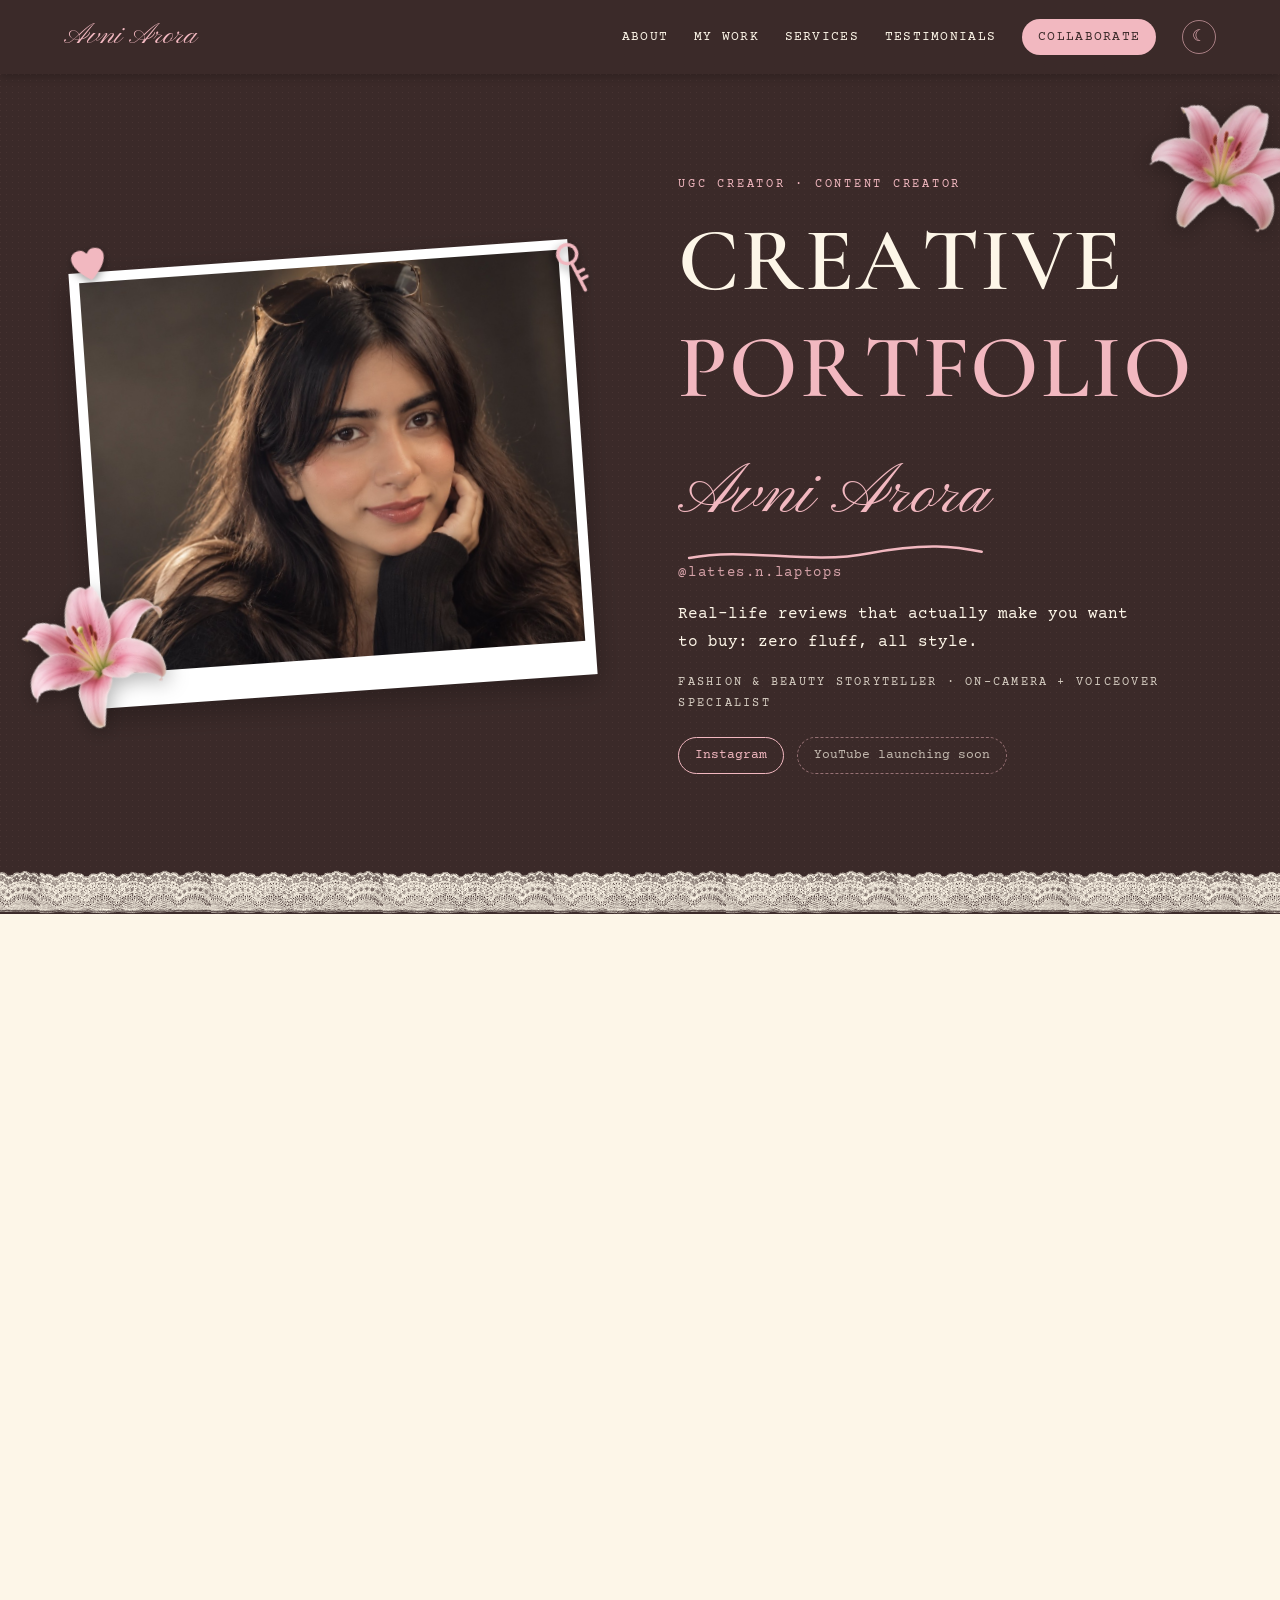
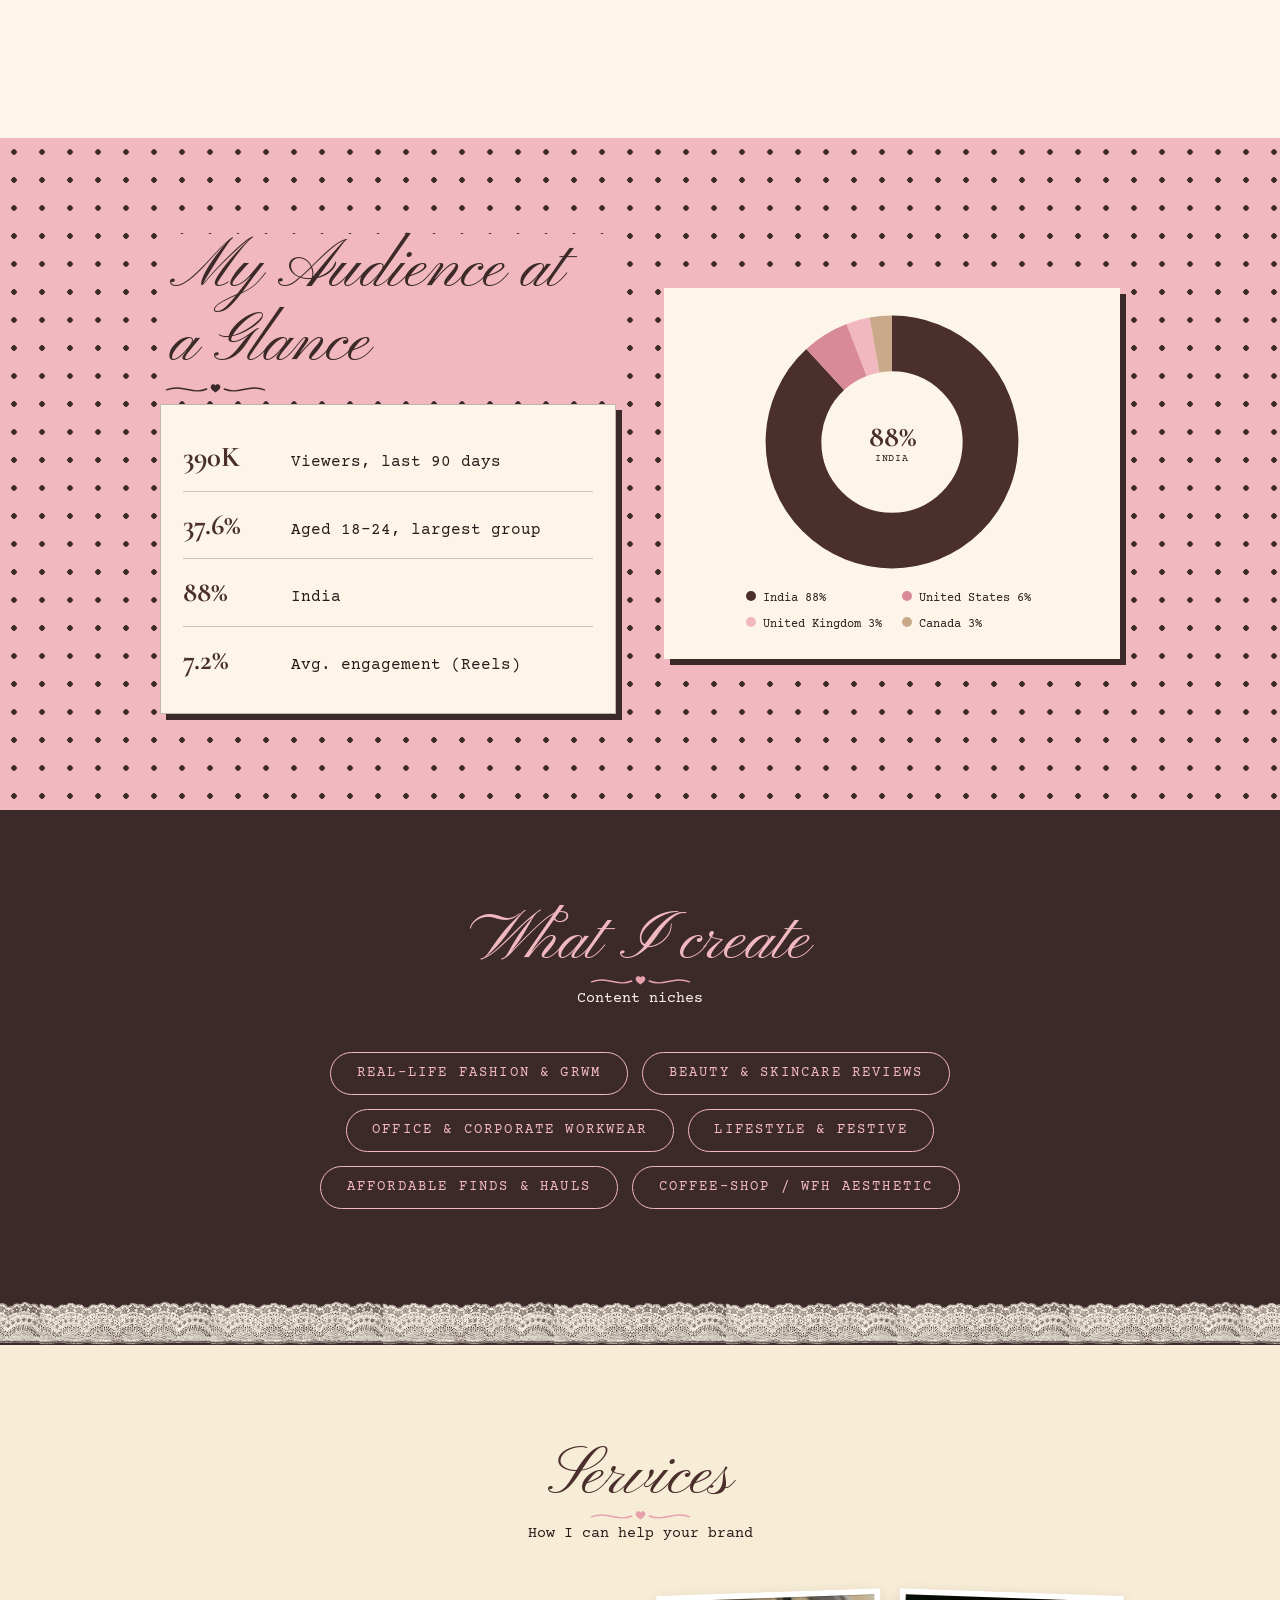
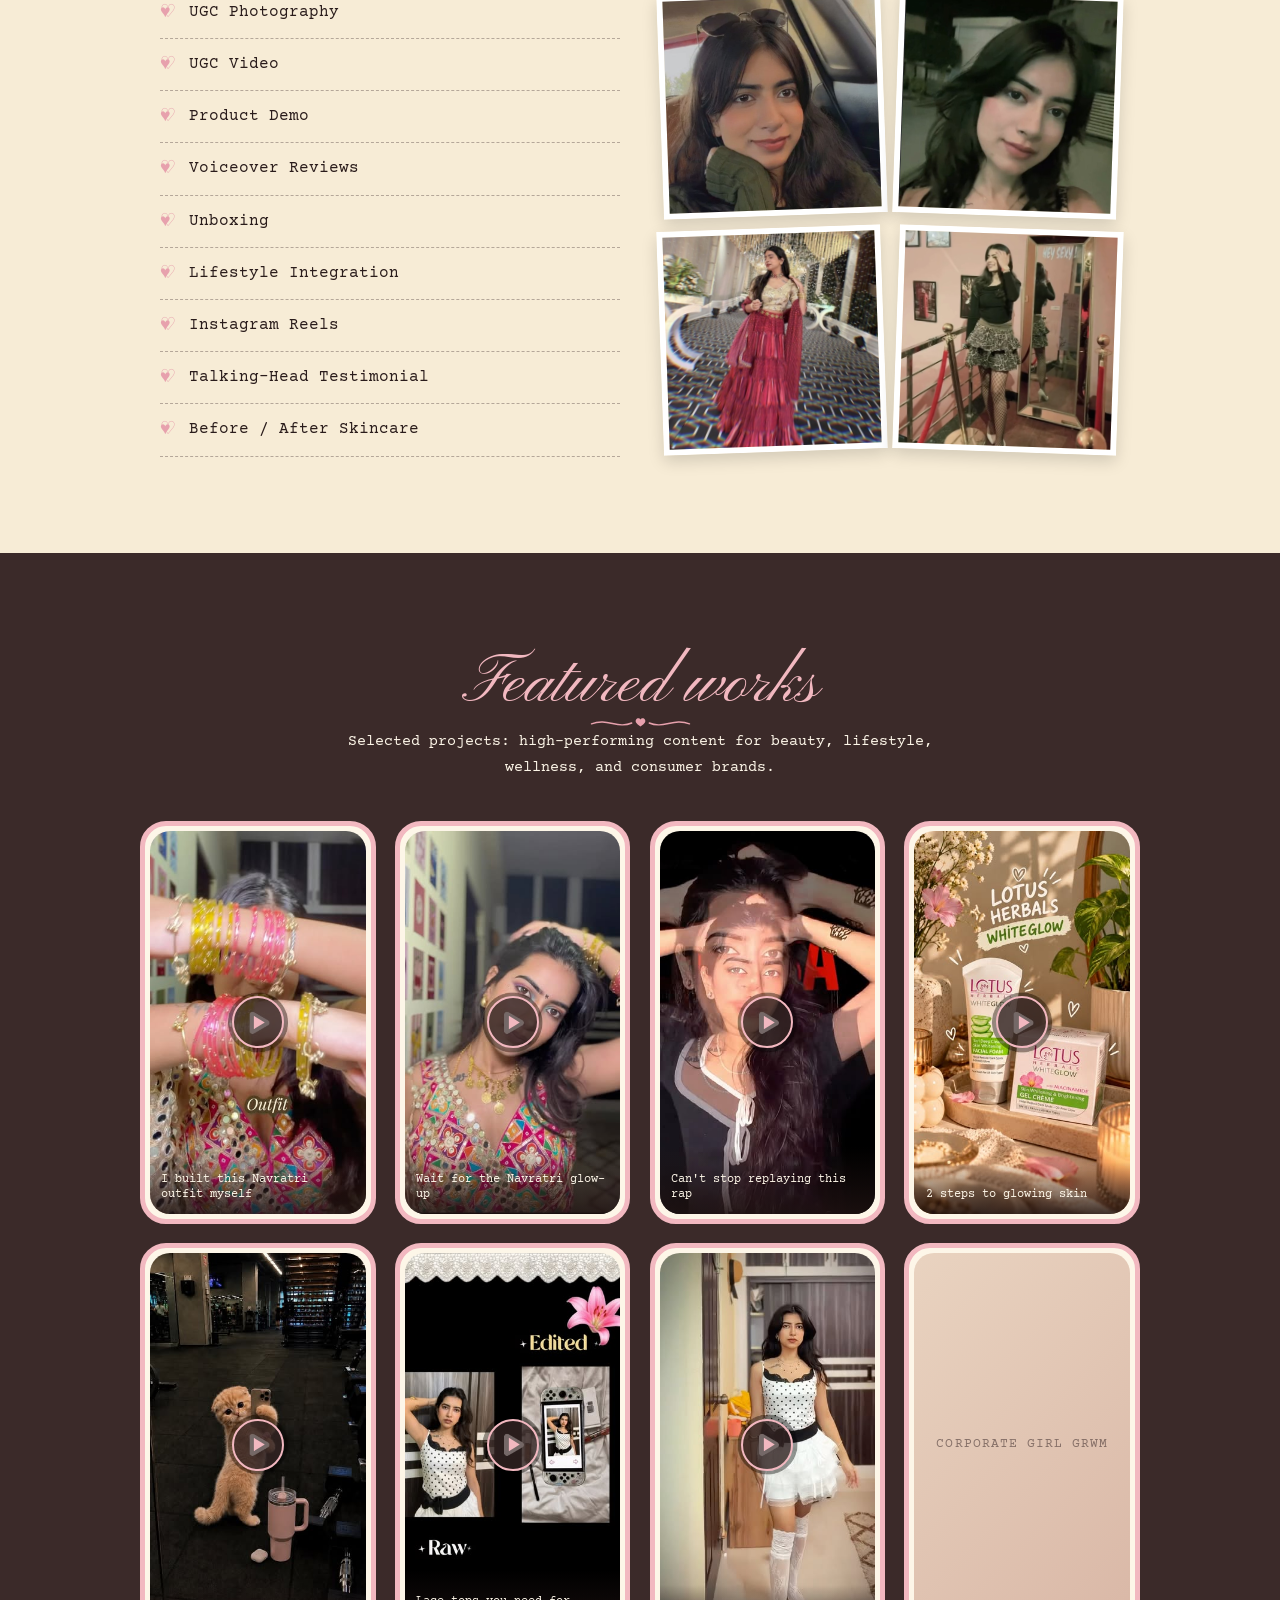
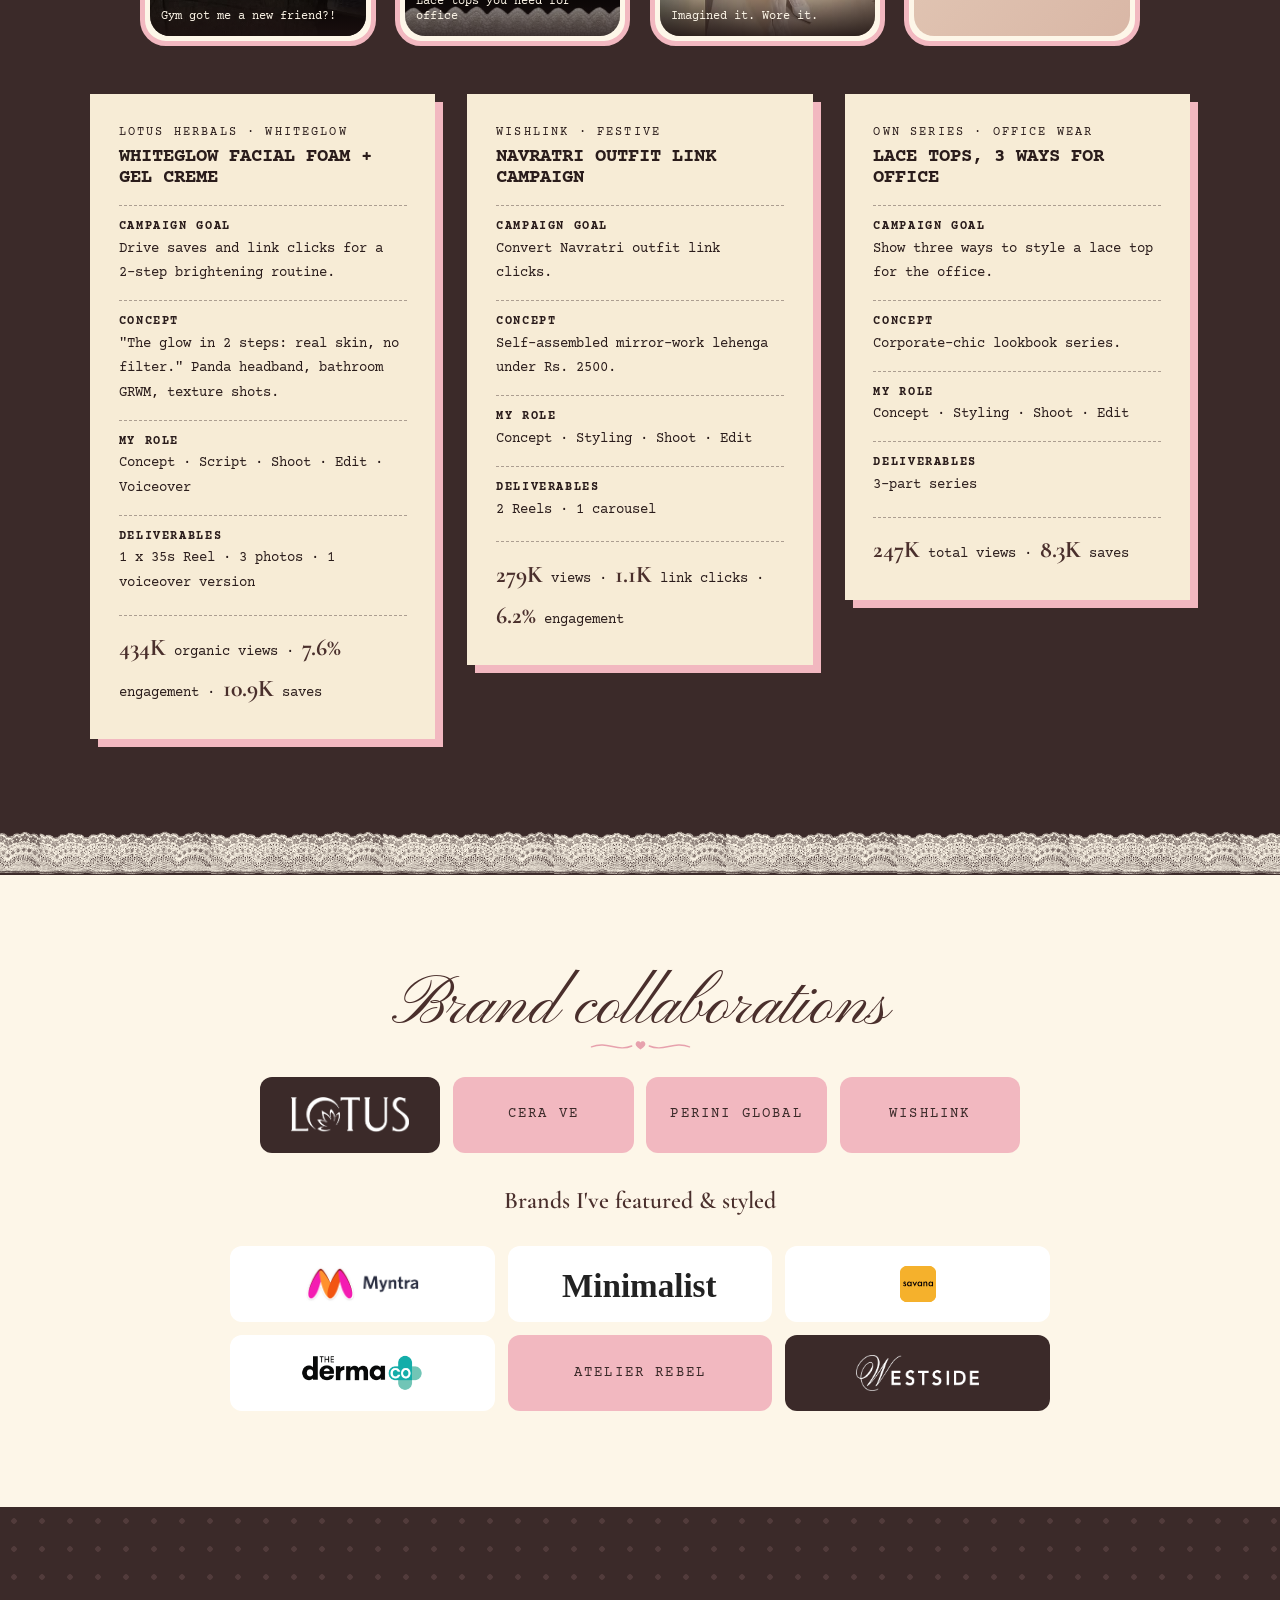
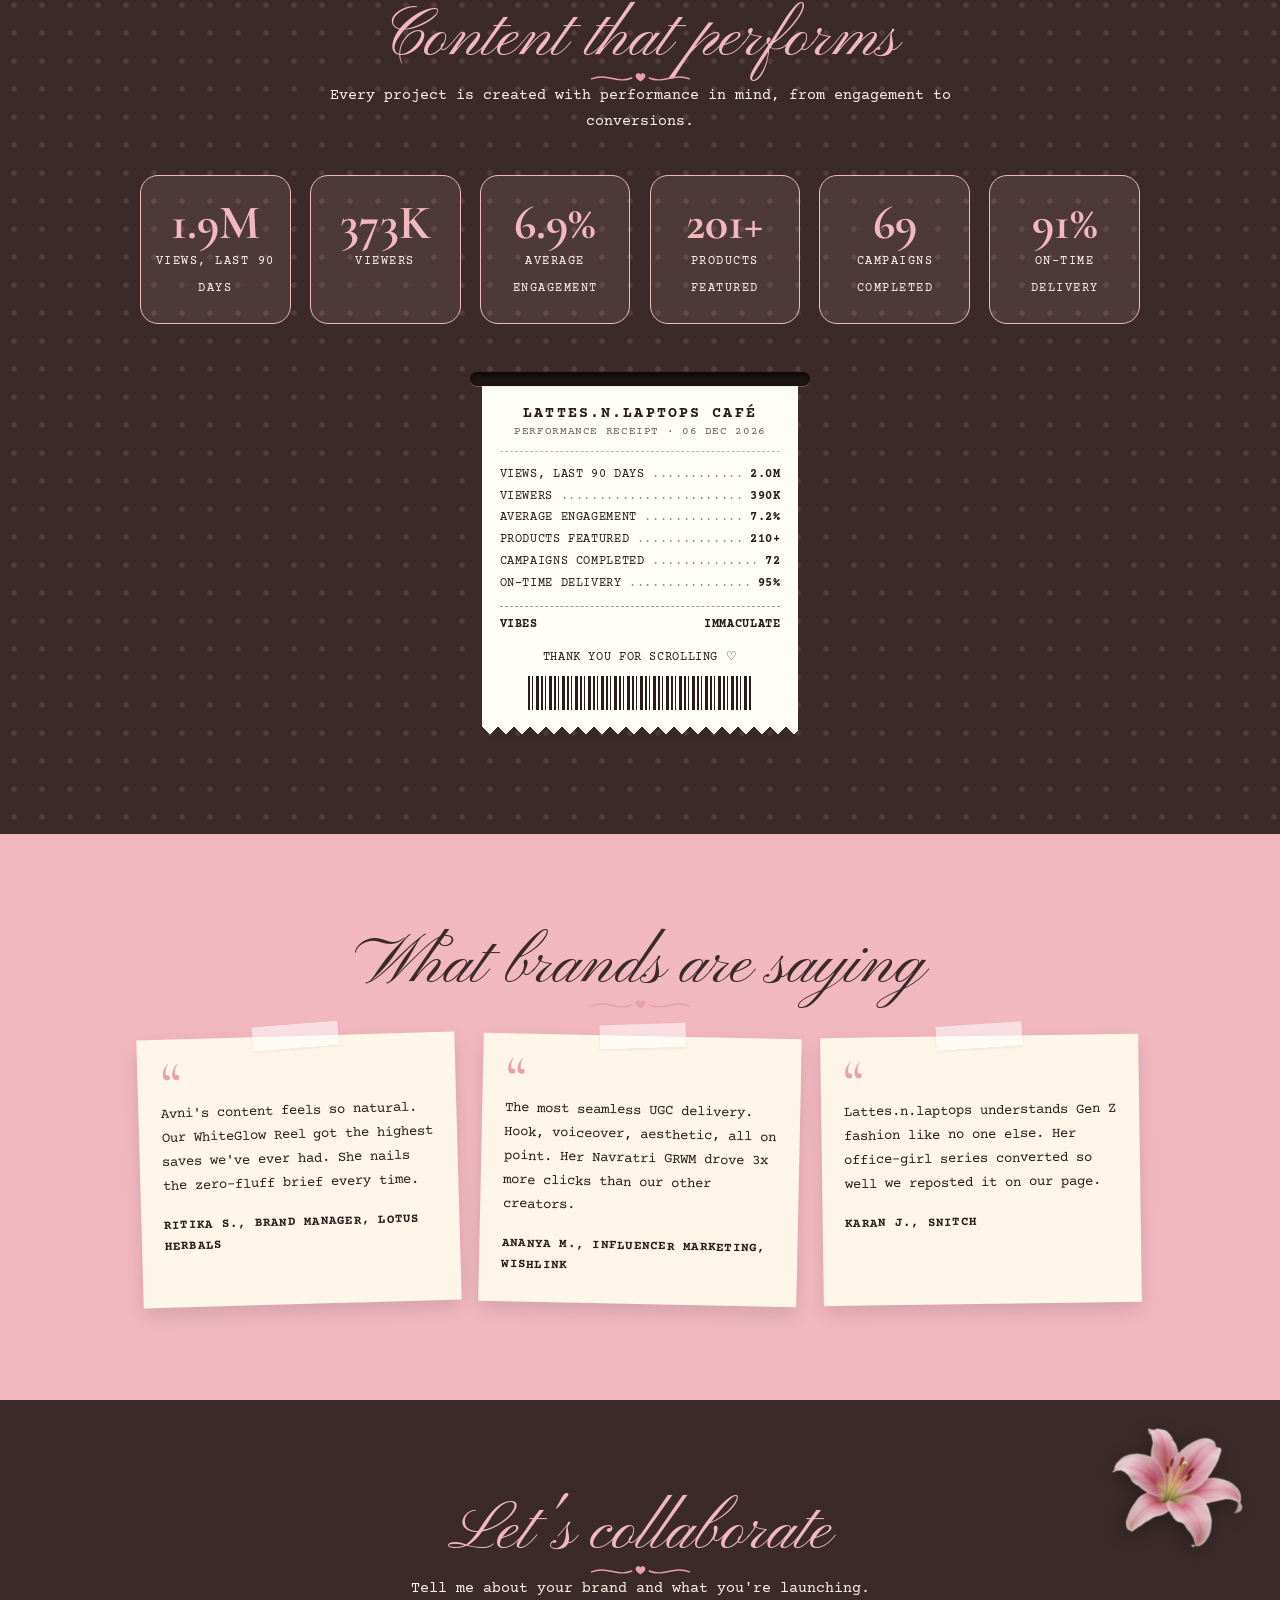
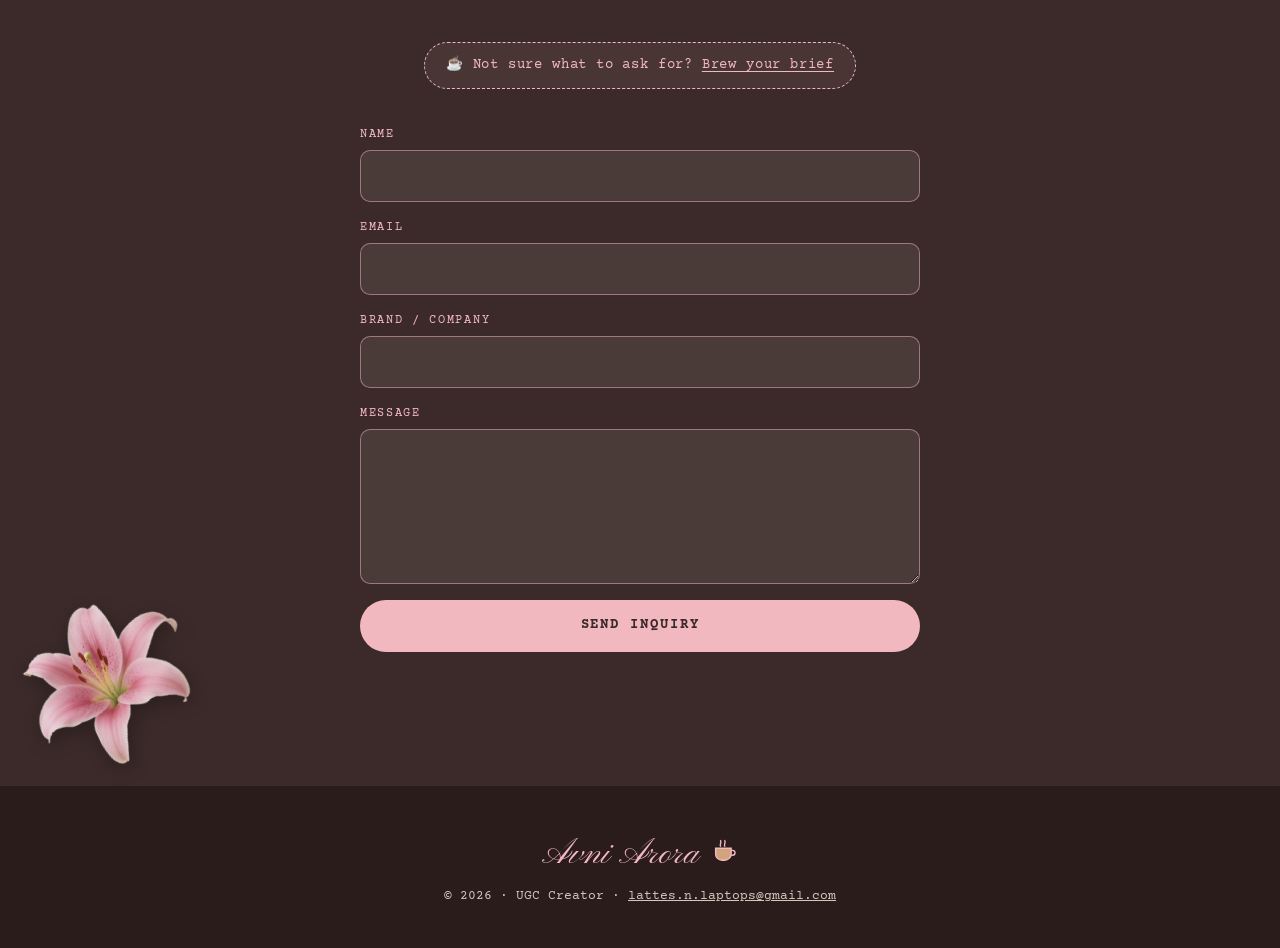
==== commit af830287: "Add imaged and changes" ====
--- a/index.html
+++ b/index.html
@@ -66,9 +66,9 @@
     <!-- ABOUT -->
     <section class="about" id="about">
       <div class="about__strip reveal" aria-hidden="true">
-        <div class="polaroid polaroid--sm"><div class="ph ph--sq"><span>Photo</span></div></div>
-        <div class="polaroid polaroid--sm polaroid--tilt-r"><div class="ph ph--sq"><span>Photo</span></div></div>
-        <div class="polaroid polaroid--sm"><div class="ph ph--sq"><span>Photo</span></div></div>
+        <div class="polaroid polaroid--sm"><div class="ph ph--sq"><span>Photo</span><img src="img/about/image1.jpg" alt="" loading="lazy" draggable="false" onerror="this.remove()"></div></div>
+        <div class="polaroid polaroid--sm polaroid--tilt-r"><div class="ph ph--sq"><span>Photo</span><img src="img/about/image2.jpg" alt="" loading="lazy" draggable="false" onerror="this.remove()"></div></div>
+        <div class="polaroid polaroid--sm"><div class="ph ph--sq"><span>Photo</span><img src="img/about/image3.jpg" alt="" loading="lazy" draggable="false" onerror="this.remove()"></div></div>
       </div>
 
       <div class="about__body reveal">
--- a/styles.css
+++ b/styles.css
@@ -455,3 +455,7 @@
 .services__tiles img.ph { width: 100%; height: auto; object-fit: cover; object-position: center 25%; display: block; background: var(--paper); }
 
 .hero__img { width: 100%; height: auto; aspect-ratio: 1153 / 941; object-fit: cover; display: block; }
+
+/* About photos: img/about/image1-3.jpg cover the placeholder; if a file is missing the "Photo" placeholder shows */
+.about__strip .ph { position: relative; overflow: hidden; }
+.about__strip .ph img { position: absolute; inset: 0; width: 100%; height: 100%; object-fit: cover; display: block; }
--- a/fx.css
+++ b/fx.css
@@ -76,17 +76,7 @@
   html.fx-ready h2.script.reveal.in::after, html.fx-ready .reveal.in h2.script::after { animation: fx-flourish .7s ease-out 1.6s forwards; }
 }
 
-/* ---------- 5. Typewriter tagline ---------- */
-.fx-type { position: relative; }
-.fx-type__ghost { color: transparent; }
-.fx-type__live { position: absolute; inset: 0; }
-.fx-type__caret {
-  display: inline-block; width: .5em; height: 1.05em; margin-left: 2px; vertical-align: text-bottom;
-  background: var(--pink); animation: fx-blink 1s steps(1) infinite;
-}
-@keyframes fx-blink { 50% { opacity: 0; } }
-
-/* ---------- Hero: polaroid tilt + glare, charms, petals ---------- */
+/* ---------- Hero: polaroid tilt, charms, petals ---------- */
 html.fx .hero .polaroid.fx-tilt {
   position: relative;
   transform: perspective(900px) rotateX(var(--fx-rx, 0deg)) rotateY(var(--fx-ry, 0deg)) rotate(-4deg);
@@ -95,12 +85,6 @@
 html.fx .hero .polaroid.fx-tilt:hover {
   transform: perspective(900px) rotateX(var(--fx-rx, 0deg)) rotateY(var(--fx-ry, 0deg)) rotate(0) scale(1.02);
 }
-html.fx .hero .polaroid.fx-tilt::after {
-  content: ""; position: absolute; inset: 10px 10px 34px; pointer-events: none;
-  background: radial-gradient(circle at var(--fx-gx, 50%) var(--fx-gy, 40%), rgba(255,255,255,.4), transparent 55%);
-  opacity: 0; transition: opacity .3s;
-}
-html.fx .hero:hover .polaroid.fx-tilt::after { opacity: 1; }
 html.fx .hero .charm { cursor: pointer; }
 html.fx .charm--key { transform-origin: 30% 30%; }
 html.fx .charm--heart { transform-origin: 50% 10%; }
@@ -154,17 +138,20 @@
   transition: stroke-dasharray 1.1s cubic-bezier(.2,.7,.2,1), transform .25s ease, stroke-width .25s, opacity .25s;
 }
 html.fx .donut.fx-has-on .donut__seg:not(.fx-on) { opacity: .4; }
-html.fx .donut__seg.fx-on { stroke-width: 10.5; }
+html.fx .donut__seg.fx-on { stroke-width: 10.2; }
 html.fx .donut figcaption span { cursor: default; transition: opacity .2s; }
 html.fx .donut.fx-has-on figcaption span:not(.fx-on) { opacity: .45; }
 html.fx .donut figcaption span.fx-on { font-weight: 700; }
 .fx-tip {
   position: absolute; translate: -50% -50%; display: grid; justify-items: center; text-align: center;
-  line-height: 1.1; pointer-events: none; opacity: 0; scale: .8; transition: opacity .2s, scale .2s;
+  max-width: calc(var(--fx-hole, 140px) * .82); line-height: 1.1; pointer-events: none;
+  opacity: 0; scale: .8; transition: opacity .2s, scale .2s;
 }
 .fx-tip.show { opacity: 1; scale: 1; }
-.fx-tip b { font-family: var(--serif); font-size: 1.9rem; color: var(--brown-2); }
-.fx-tip span { font-size: .62rem; text-transform: uppercase; letter-spacing: .12em; max-width: 7rem; }
+.fx-tip b { font-family: var(--serif); font-size: min(1.9rem, calc(var(--fx-hole, 140px) * .24)); color: var(--brown-2); }
+.fx-tip span { font-size: min(.62rem, calc(var(--fx-hole, 140px) * .075)); text-transform: uppercase; letter-spacing: .1em; }
+/* Let pulled-out slices extend past the SVG box instead of being cut off (the card's padding has room) */
+html.fx .donut__svg { overflow: visible; }
 
 /* ---------- Brand tiles: shine sweep ---------- */
 html.fx .brands li { position: relative; overflow: hidden; }
@@ -231,8 +218,8 @@
 @keyframes fx-print-out { from { translate: 0 -101%; } to { translate: 0 0; } }
 @media (prefers-reduced-motion: no-preference) {
   .fx-print:not(.fx-printing) .fx-receipt { translate: 0 -101%; }
-  .fx-print.fx-printing .fx-receipt { animation: fx-print-out 2.8s steps(28) both; }
-  .fx-order.fx-printing .fx-receipt { animation: fx-print-out 1.8s steps(20) both; }
+  .fx-print.fx-printing .fx-receipt { animation: fx-print-out 1.12s steps(18) both; }
+  .fx-order.fx-printing .fx-receipt { animation: fx-print-out .72s steps(10) both; }
 }
 
 /* ---------- 2. Brew your brief ---------- */
@@ -392,7 +379,7 @@
 .fx-intro__fit { position: absolute; left: 50%; top: 50%; width: 460px; height: 260px; margin: -130px 0 0 -230px; }
 .fx-intro__scene { position: relative; width: 100%; height: 100%; }
 @keyframes fx-intro-in { from { opacity: 0; translate: 0 12px; } }
-.fx-intro--play .fx-intro__scene { animation: fx-intro-in .3s ease-out backwards; }
+.fx-intro--play .fx-intro__scene { animation: fx-intro-in .32s ease-out backwards; }
 .fx-intro__desk {
   position: absolute; left: -30px; right: -30px; bottom: 18px; height: 2px;
   background: linear-gradient(90deg, transparent, rgba(242,184,192,.5), transparent);
@@ -408,7 +395,7 @@
   transform-origin: 50% 100%; transform: rotateX(6deg);
 }
 @keyframes fx-lid { from { transform: rotateX(-88deg); } }
-.fx-intro--play .fx-intro__lid { animation: fx-lid .5s cubic-bezier(.3,1.3,.5,1) .4s backwards; }
+.fx-intro--play .fx-intro__lid { animation: fx-lid .52s cubic-bezier(.3,1.3,.5,1) .44s backwards; }
 .fx-intro__screen {
   height: 100%; border-radius: 5px; display: flex; align-items: center; justify-content: center;
   font-family: var(--mono); font-size: 15px; letter-spacing: .06em; color: var(--pink);
@@ -417,7 +404,8 @@
   box-shadow: inset 0 0 30px rgba(242,184,192,.22);
 }
 @keyframes fx-screen { from { background-color: #120b0a; box-shadow: none; } }
-.fx-intro--play .fx-intro__screen { animation: fx-screen .35s ease-out .8s backwards; }
+.fx-intro--play .fx-intro__screen { animation: fx-screen .32s ease-out .88s backwards; }
+@keyframes fx-blink { 50% { opacity: 0; } }
 .fx-intro__caret { display: inline-block; width: 8px; height: 16px; margin-left: 2px; background: var(--pink); animation: fx-blink .8s steps(1) infinite; }
 .fx-intro__base {
   position: relative; height: 12px; margin-top: -1px;
@@ -436,17 +424,17 @@
   35%, 70% { clip-path: inset(0 0 0 0); }
   100%     { clip-path: inset(100% 0 0 0); }
 }
-.fx-intro--play .fx-intro__stream { animation: fx-pour .7s linear .1s forwards; }
+.fx-intro--play .fx-intro__stream { animation: fx-pour .72s linear .12s forwards; }
 .fx-intro__fill { transform: translateY(48px); }
 @keyframes fx-fill { to { transform: translateY(0); } }
-.fx-intro--play .fx-intro__fill { animation: fx-fill .55s ease-out .25s forwards; }
+.fx-intro--play .fx-intro__fill { animation: fx-fill .56s ease-out .28s forwards; }
 .fx-intro__art { opacity: 0; scale: 0; transform-box: fill-box; transform-origin: center; }
 @keyframes fx-art { to { opacity: 1; scale: 1; } }
-.fx-intro--play .fx-intro__art { animation: fx-art .35s cubic-bezier(.3,1.6,.5,1) .8s forwards; }
+.fx-intro--play .fx-intro__art { animation: fx-art .32s cubic-bezier(.3,1.6,.5,1) .84s forwards; }
 .fx-intro__steam path { opacity: 0; }
-.fx-intro--play .fx-intro__steam path { animation: fx-steam 1.4s ease-in-out .85s infinite; }
-.fx-intro--play .fx-intro__steam path:nth-child(2) { animation-delay: 1.05s; }
-.fx-intro--play .fx-intro__steam path:nth-child(3) { animation-delay: 1.25s; }
+.fx-intro--play .fx-intro__steam path { animation: fx-steam 1.4s ease-in-out .88s infinite; }
+.fx-intro--play .fx-intro__steam path:nth-child(2) { animation-delay: 1.04s; }
+.fx-intro--play .fx-intro__steam path:nth-child(3) { animation-delay: 1.2s; }
 .fx-intro__skip {
   position: absolute; right: 20px; bottom: 20px; cursor: pointer;
   font: .72rem var(--mono); letter-spacing: .14em; text-transform: uppercase; color: var(--pink);
@@ -464,6 +452,8 @@
 
 /* Hero: "CREATIVE PORTFOLIO" letters stamp in, PORTFOLIO flashes pink; supporting lines follow */
 html.fx .hero h1 .fx-l { display: inline-block; }
+/* Keep each word whole: letters are separate boxes, so without this a word could break mid-way */
+html.fx .hero h1.fx-split > span { display: inline-block; white-space: nowrap; }
 html.fx .hero h1 .fx-l:nth-child(even) { --fx-lr: 8deg; }
 @keyframes fx-stamp-l {
   0%   { opacity: 0; transform: translateY(-.5em) scale(1.8) rotate(var(--fx-lr, -8deg)); }
@@ -472,7 +462,7 @@
 }
 @keyframes fx-flash { 40% { text-shadow: 0 0 18px rgba(242,184,192,.95), 0 0 40px rgba(242,184,192,.6); } }
 @media (prefers-reduced-motion: no-preference) {
-  html.fx-ready .hero__text.in .fx-l { animation: fx-stamp-l .45s cubic-bezier(.3,1.4,.5,1) backwards; animation-delay: calc(var(--i, 0) * 45ms + .05s); }
+  html.fx-ready .hero__text.in .fx-l { animation: fx-stamp-l .45s cubic-bezier(.3,1.4,.5,1) backwards; animation-delay: calc(var(--i, 0) * 55ms + .05s); }
   html.fx-ready .hero__text.in h1 .pink { animation: fx-flash .9s ease-out 1s; }
   html.fx-ready .hero__text.in .eyebrow { animation: fx-track 1s ease-out backwards; }
   html.fx-ready .hero__text.in .hero__handle { animation: fx-rise-up .6s ease-out 1s backwards; }
@@ -482,15 +472,7 @@
   html.fx-ready .nav__logo { animation: fx-write 1.2s cubic-bezier(.6,.1,.3,1) .1s backwards; }
 }
 
-/* Hero photo develop hint, written in the polaroid's bottom margin */
 html.fx .hero .polaroid { position: relative; }
-.fx-develop-hint {
-  position: absolute; left: 0; right: 0; bottom: 5px; text-align: center; pointer-events: none;
-  font-family: var(--script); font-size: 1.35rem; line-height: 1; color: #9a5b66;
-  opacity: 0; transition: opacity .6s;
-}
-.fx-develop-hint.fx-show { opacity: 1; }
-.fx-develop-hint.fx-gone { opacity: 0; }
 
 /* About: paragraphs slide in, About Me card stamps down, its lily floats */
 html.fx .about__body.in p { animation: fx-rise-x .7s ease-out .6s backwards; }
@@ -547,3 +529,253 @@
 .fx-mini-cup { display: inline-block; width: .8em; height: .8em; margin-left: .3em; vertical-align: -.05em; overflow: visible; }
 .fx-mini-cup__steam path { animation: fx-steam 2s ease-in-out infinite; }
 .fx-mini-cup__steam path + path { animation-delay: .7s; }
+
+/* =====================================================================
+   Scrollbar: lace-stitch track + latte "stirrer" thumb with a foam heart
+   (Chrome/Edge/Safari get the full design; Firefox gets pink-on-brown)
+   ===================================================================== */
+::-webkit-scrollbar { width: 14px; height: 14px; }
+::-webkit-scrollbar-track {
+  background-color: #2a1c1b;
+  background-image: radial-gradient(circle, rgba(242,184,192,.45) 1.3px, transparent 1.8px);
+  background-size: 14px 12px; background-position: center top;
+}
+::-webkit-scrollbar-thumb {
+  border: 3px solid #2a1c1b; border-radius: 999px; min-height: 60px;
+  background:
+    url("data:image/svg+xml;utf8,<svg xmlns='http://www.w3.org/2000/svg' viewBox='0 0 20 20'><path d='M10 16c-4-3-7-5.5-7-8.5a3.5 3.5 0 0 1 7-1 3.5 3.5 0 0 1 7 1c0 3-3 5.5-7 8.5z' fill='%23fdf6e8'/></svg>") center / 8px no-repeat,
+    linear-gradient(90deg, #a36f4f, #d2a47b 45%, #f6e2c8 55%, #d2a47b 70%, #a36f4f);
+}
+::-webkit-scrollbar-thumb:hover {
+  background:
+    url("data:image/svg+xml;utf8,<svg xmlns='http://www.w3.org/2000/svg' viewBox='0 0 20 20'><path d='M10 16c-4-3-7-5.5-7-8.5a3.5 3.5 0 0 1 7-1 3.5 3.5 0 0 1 7 1c0 3-3 5.5-7 8.5z' fill='%233b2a29'/></svg>") center / 8px no-repeat,
+    linear-gradient(90deg, #d98a98, #f2b8c0 50%, #d98a98);
+}
+::-webkit-scrollbar-corner { background: #2a1c1b; }
+@supports not selector(::-webkit-scrollbar) {
+  html { scrollbar-color: var(--pink) #2a1c1b; scrollbar-width: thin; }
+}
+
+/* =====================================================================
+   About: less empty space after the stats row (4 mo / 65+ / 3.8M+)
+   ===================================================================== */
+html.fx .about { padding-bottom: clamp(2rem, 4vw, 3rem); }
+
+/* =====================================================================
+   Navbar: milk-foam blob under the current section's link
+   ===================================================================== */
+.fx-foam-blob { display: none; }
+html.fx .nav__links a.fx-active:not(.nav__cta) { color: var(--pink); }
+@media (min-width: 721px) {
+  html.fx .nav__links { position: relative; }
+  html.fx .nav__links a::after { display: none; } /* the foam replaces the thin hover underline */
+  .fx-foam-blob {
+    display: block; position: absolute; bottom: -10px; left: var(--l, 0); right: var(--r, 100%); height: 7px;
+    border-radius: 999px; pointer-events: none; opacity: 0;
+    background:
+      radial-gradient(circle at 30% 45%, rgba(255,250,246,.9) 0 1.2px, transparent 1.7px) 0 0 / 9px 7px,
+      linear-gradient(#f9d3d9, var(--pink));
+    box-shadow: 0 0 10px rgba(242,184,192,.55), inset 0 -1px 0 rgba(217,138,152,.6);
+    transition:
+      left .5s cubic-bezier(.5,1.5,.45,1) var(--dl, 0s),
+      right .5s cubic-bezier(.5,1.5,.45,1) var(--dr, 0s),
+      opacity .3s;
+  }
+  .fx-foam-blob.on { opacity: 1; }
+  .fx-foam-blob.fx-snap { transition: opacity .3s; }
+  @keyframes fx-squish {
+    30% { scale: 1 .5; }
+    60% { scale: 1 1.35; }
+    100% { scale: 1 1; }
+  }
+  .fx-foam-blob.fx-squish { animation: fx-squish .6s ease-out; }
+  .fx-foam-blob i {
+    position: absolute; bottom: 2px; width: 5px; height: 5px; border-radius: 50%;
+    background: #fdf6e8; opacity: 0;
+  }
+  .fx-foam-blob i:nth-child(1) { left: 18%; }
+  .fx-foam-blob i:nth-child(2) { left: 50%; }
+  .fx-foam-blob i:nth-child(3) { left: 78%; }
+  @keyframes fx-bubble {
+    from { opacity: .95; translate: 0 0; scale: .5; }
+    to   { opacity: 0; translate: 0 -13px; scale: 1.2; }
+  }
+  .fx-foam-blob.fx-squish i { animation: fx-bubble .7s ease-out .35s; }
+  .fx-foam-blob.fx-squish i:nth-child(2) { animation-delay: .45s; }
+  .fx-foam-blob.fx-squish i:nth-child(3) { animation-delay: .4s; }
+}
+
+/* =====================================================================
+   Phones: charm-bracelet scroll indicator
+   ===================================================================== */
+.fx-rail {
+  /* Starts below the navbar (height set from JS) and ends above the latte cup */
+  position: fixed; right: 3px; top: calc(var(--fx-nav-h, 60px) + 28px); bottom: 84px; width: 24px; z-index: 45;
+  pointer-events: none; opacity: 0; transition: opacity .35s;
+}
+/* Soft while just scrolling so it doesn't fight the content; full strength while dragging or tapping */
+.fx-rail.show { opacity: .7; }
+.fx-rail.show.fx-dragging, .fx-rail.show.fx-labeling { opacity: 1; }
+.fx-rail.show .fx-rail__charm, .fx-rail.show .fx-rail__bead { pointer-events: auto; }
+.fx-rail__thread, .fx-rail__fill {
+  position: absolute; left: 50%; top: 0; width: 2px; margin-left: -1px; border-radius: 2px;
+  filter: drop-shadow(0 0 1px rgba(42,28,27,.7));
+}
+.fx-rail__thread { bottom: 0; background: repeating-linear-gradient(to bottom, rgba(242,184,192,.75) 0 3px, transparent 3px 7px); }
+.fx-rail__fill { height: var(--p, 0%); background: var(--pink); }
+.fx-rail__charm {
+  position: absolute; left: 50%; top: var(--t, 0%); translate: -50% -50%;
+  width: 20px; height: 20px; padding: 0; display: grid; place-items: center; cursor: pointer; pointer-events: none;
+  border-radius: 50%; border: 1.5px solid var(--pink); background: var(--brown); color: var(--pink);
+  box-shadow: 0 2px 6px rgba(0,0,0,.3); transition: scale .25s, background .25s, color .25s;
+}
+.fx-rail__charm::before { content: ""; position: absolute; inset: -9px; } /* bigger tap target */
+.fx-rail__charm svg { width: 11px; height: 11px; }
+.fx-rail__charm img { width: 16px; height: 16px; object-fit: contain; }
+.fx-rail__charm:not(.fx-on) { background: rgba(59,42,41,.75); }
+.fx-rail__charm.fx-on { scale: 1.25; background: var(--pink); color: var(--brown); }
+.fx-rail__bead {
+  position: absolute; left: 50%; top: var(--p, 0%); translate: -50% -50%; z-index: 2;
+  width: 24px; height: 24px; display: grid; place-items: center; touch-action: none; pointer-events: none;
+  filter: drop-shadow(0 3px 5px rgba(0,0,0,.35)); transition: scale .2s;
+}
+.fx-rail__bead::before { content: ""; position: absolute; inset: -10px; } /* bigger grab target */
+.fx-rail__bead svg { width: 100%; height: 100%; }
+.fx-rail.fx-dragging .fx-rail__bead { scale: 1.2; }
+.fx-rail__label {
+  position: absolute; right: 30px; top: var(--p, 0%); translate: 0 -50%; white-space: nowrap;
+  background: var(--brown); color: var(--pink); border: 1px solid rgba(242,184,192,.5); border-radius: 999px;
+  font: .66rem var(--mono); letter-spacing: .12em; text-transform: uppercase; padding: .3rem .7rem;
+  opacity: 0; transition: opacity .2s; pointer-events: none;
+}
+.fx-rail.fx-labeling .fx-rail__label { opacity: 1; }
+
+/* =====================================================================
+   Phones: café menu board (replaces the dropdown menu)
+   ===================================================================== */
+html.fx-board-lock, html.fx-board-lock body { overflow: hidden; }
+html.fx-board-lock .fx-cup, html.fx-board-lock .fx-rail { visibility: hidden; }
+
+/* Hamburger morphs into a steaming cup while the board is open */
+html.fx .nav__toggle span { transition: transform .25s, opacity .2s; }
+.nav__toggle.fx-cup-mode span { opacity: 0; }
+.fx-toggle-cup {
+  position: absolute; left: 5px; top: 5px; width: 30px; height: 30px; color: var(--pink);
+  opacity: 0; scale: .4; pointer-events: none; transition: opacity .25s .1s, scale .35s cubic-bezier(.3,1.6,.5,1) .1s;
+}
+.nav__toggle.fx-cup-mode .fx-toggle-cup { opacity: 1; scale: 1; }
+.fx-toggle-cup__steam path { opacity: 0; }
+.nav__toggle.fx-cup-mode .fx-toggle-cup__steam path { animation: fx-steam 1.8s ease-in-out .3s infinite; }
+.nav__toggle.fx-cup-mode .fx-toggle-cup__steam path + path { animation-delay: .9s; }
+
+.fx-board {
+  position: fixed; left: 0; right: 0; top: var(--fx-nav-h, 60px); bottom: 0; z-index: 49;
+  overflow-y: auto; overscroll-behavior: contain; transform-origin: 50% 0;
+  padding: 2rem 1.6rem 5rem; text-align: center; color: var(--cream);
+  background:
+    url("img/lace-h.png") repeat-x bottom / auto 40px,
+    var(--brown) url("data:image/svg+xml;utf8,<svg xmlns='http://www.w3.org/2000/svg' width='6' height='6'><rect width='6' height='6' fill='%233b2a29'/><path d='M0 0h1v1H0z' fill='%23473332'/></svg>");
+  box-shadow: inset 0 10px 18px -10px rgba(0,0,0,.5);
+}
+html.fx-espresso .fx-board { color: #fdf6e8; }
+@keyframes fx-board-in {
+  0%   { transform: translateY(-100%); }
+  60%  { transform: translateY(0) rotate(-1deg); }
+  80%  { transform: rotate(.5deg); }
+  100% { transform: none; }
+}
+@keyframes fx-board-out { to { transform: translateY(-100%); opacity: .6; } }
+.fx-board.fx-open { animation: fx-board-in .6s cubic-bezier(.3,1.2,.5,1) both; }
+.fx-board.fx-closing { animation: fx-board-out .35s ease-in forwards; }
+
+.fx-board__close {
+  position: absolute; top: 12px; right: 14px; width: 40px; height: 40px; border-radius: 50%; cursor: pointer;
+  border: 1px solid rgba(242,184,192,.6); background: transparent; color: var(--pink); font-size: 1.05rem; line-height: 1;
+}
+.fx-board__close:focus-visible, .fx-board a:focus-visible, .fx-board__theme:focus-visible { outline: 2px solid var(--pink); outline-offset: 3px; }
+.fx-board__lily { position: absolute; width: 58px; pointer-events: none; filter: drop-shadow(0 4px 6px rgba(0,0,0,.35)); }
+.fx-board__lily--l { --r: -20deg; top: 10px; left: 10px; transform: rotate(var(--r)); animation: lily-float 7s ease-in-out infinite; }
+.fx-board__lily--r { --r: 30deg; bottom: 52px; right: 12px; transform: rotate(var(--r)); animation: lily-float 8s ease-in-out -2s infinite; }
+
+.fx-board__title { font-family: var(--script); font-size: 3rem; line-height: 1.1; color: var(--pink); margin: .4rem 0 0; }
+.fx-board__title::after {
+  content: ""; display: block; width: 120px; height: 14px; margin: .3rem auto 0;
+  background: url("data:image/svg+xml;utf8,<svg xmlns='http://www.w3.org/2000/svg' viewBox='0 0 120 16'><g fill='none' stroke='%23e7a1ad' stroke-width='1.6' stroke-linecap='round'><path d='M4 9C22 2 34 15 50 8'/><path d='M70 8c16 7 28-6 46 1'/></g><path d='M60 12c-3-2-7-5-5-8 1-2 4-2 5 0 1-2 4-2 5 0 2 3-2 6-5 8z' fill='%23e7a1ad'/></svg>") center / contain no-repeat;
+}
+
+.fx-board__list { list-style: none; margin: 1.6rem auto 0; padding: 0; max-width: 420px; text-align: left; }
+.fx-board__list a {
+  position: relative; display: flex; align-items: baseline; gap: .6rem; padding: .35rem .4rem;
+  text-decoration: none; color: inherit; border-radius: 10px;
+}
+.fx-board__list a::before {
+  content: ""; position: absolute; inset: 0; border-radius: 10px; background: rgba(242,184,192,.22);
+  transform: scaleX(0); transform-origin: left; transition: transform .25s ease-out;
+}
+.fx-board__list a.fx-tapped::before { transform: scaleX(1); }
+.fx-board__name { position: relative; font-family: var(--script); font-size: 2.2rem; line-height: 1.2; }
+.fx-board__list i { flex: 1; border-bottom: 2px dotted rgba(242,184,192,.45); translate: 0 -.35em; }
+.fx-board__list b { font-family: var(--mono); font-size: .78rem; color: var(--pink); }
+.fx-board__list a.fx-active .fx-board__name { color: var(--pink); }
+.fx-board__list a.fx-active .fx-board__name::after {
+  content: ""; position: absolute; left: 0; right: 0; bottom: .15em; height: 6px; border-radius: 999px; z-index: -1;
+  background:
+    radial-gradient(circle at 30% 45%, rgba(255,250,246,.9) 0 1.2px, transparent 1.7px) 0 0 / 9px 6px,
+    linear-gradient(#f9d3d9, var(--pink));
+  opacity: .55;
+}
+
+.fx-board__special {
+  position: relative; display: block; max-width: 420px; margin: 1.6rem auto 0; padding: 1rem 1.2rem; text-align: left;
+  text-decoration: none; color: inherit; border: 2px solid var(--pink); border-radius: 14px; background: rgba(242,184,192,.1);
+  box-shadow: 6px 6px 0 rgba(242,184,192,.35);
+}
+.fx-board__special small { display: block; font: .68rem var(--mono); letter-spacing: .2em; text-transform: uppercase; color: var(--pink); }
+.fx-board__special span { font-family: var(--script); font-size: 2rem; line-height: 1.2; }
+.fx-board__special.fx-tapped { background: rgba(242,184,192,.3); }
+
+.fx-board__foot { display: flex; flex-direction: column; align-items: center; gap: .9rem; margin-top: 1.8rem; }
+.fx-board__theme {
+  font: .78rem var(--mono); letter-spacing: .1em; text-transform: uppercase; cursor: pointer;
+  color: var(--pink); background: transparent; border: 1px solid rgba(242,184,192,.6); border-radius: 999px; padding: .5rem 1.1rem;
+}
+.fx-board__insta { font-size: .78rem; letter-spacing: .08em; color: var(--pink); text-decoration: none; opacity: .85; }
+
+@media (prefers-reduced-motion: no-preference) {
+  .fx-board.fx-open .fx-board__title { animation: fx-write .9s cubic-bezier(.6,.1,.3,1) .25s backwards; }
+  .fx-board.fx-open .fx-board__title::after { animation: fx-flourish .6s ease-out 1s backwards; }
+  .fx-board.fx-open .fx-board__list li { animation: fx-write .6s cubic-bezier(.6,.1,.3,1) backwards; animation-delay: calc(.45s + var(--i, 0) * .1s); }
+  .fx-board.fx-open .fx-board__special { animation: fx-pop .5s cubic-bezier(.3,1.5,.5,1) .95s backwards; }
+  .fx-board.fx-open .fx-board__foot { animation: fx-rise-up .5s ease-out 1.1s backwards; }
+}
+@media (min-width: 721px) { .fx-board { display: none; } }
+
+/* =====================================================================
+   Hero heart charm
+   ===================================================================== */
+@media (min-width: 721px) {
+  /* On desktop the bottom-left lily covered the heart; move it to the free top-left corner of the photo */
+  html.fx .charm--heart { top: -14px; bottom: auto; left: -20px; z-index: 3; }
+}
+
+/* Clicking the photo shouldn't select (blue-highlight) or drag it */
+html.fx .hero__photo, html.fx .hero__photo * {
+  -webkit-user-select: none; user-select: none;
+  -webkit-tap-highlight-color: transparent;
+}
+html.fx .hero__photo img { -webkit-user-drag: none; }
+
+/* Donut on touch screens: legend pills */
+/* Legend as a tidy row of equal pills that never wrap mid-label */
+.fx-donut-touch figcaption {
+  display: flex; flex-wrap: wrap; justify-content: center; gap: .45rem; width: 100%;
+}
+.fx-donut-touch figcaption span {
+  display: inline-flex; align-items: center; white-space: nowrap; line-height: 1;
+  font-size: .72rem; font-weight: 400 !important; padding: .4rem .7rem;
+  border: 1px solid rgba(59,42,41,.22); border-radius: 999px;
+  transition: background .25s, border-color .25s, opacity .2s;
+}
+.fx-donut-touch figcaption span i { flex: none; margin-right: .4rem; }
+.fx-donut-touch figcaption span.fx-on { background: var(--pink); border-color: var(--pink); color: var(--brown); }
+html.fx-espresso .fx-donut-touch figcaption span { border-color: rgba(242,184,192,.3); }
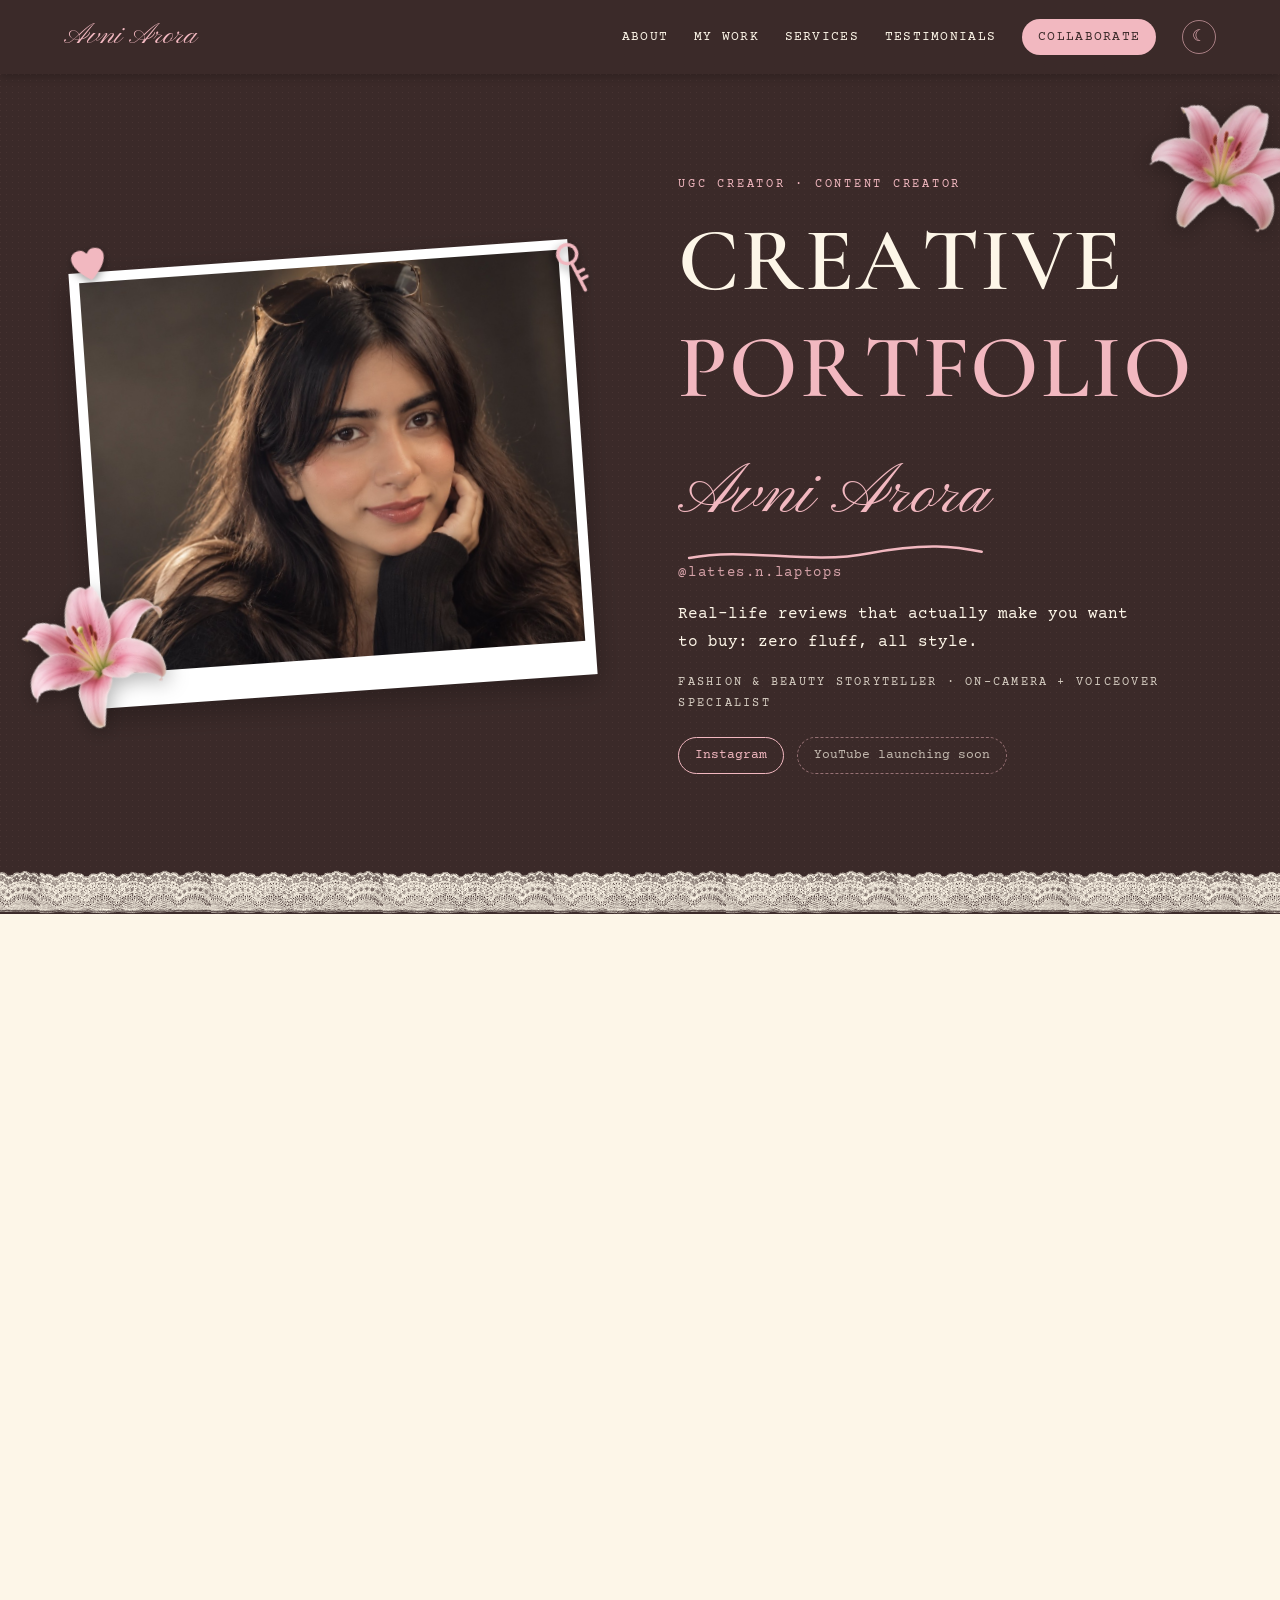
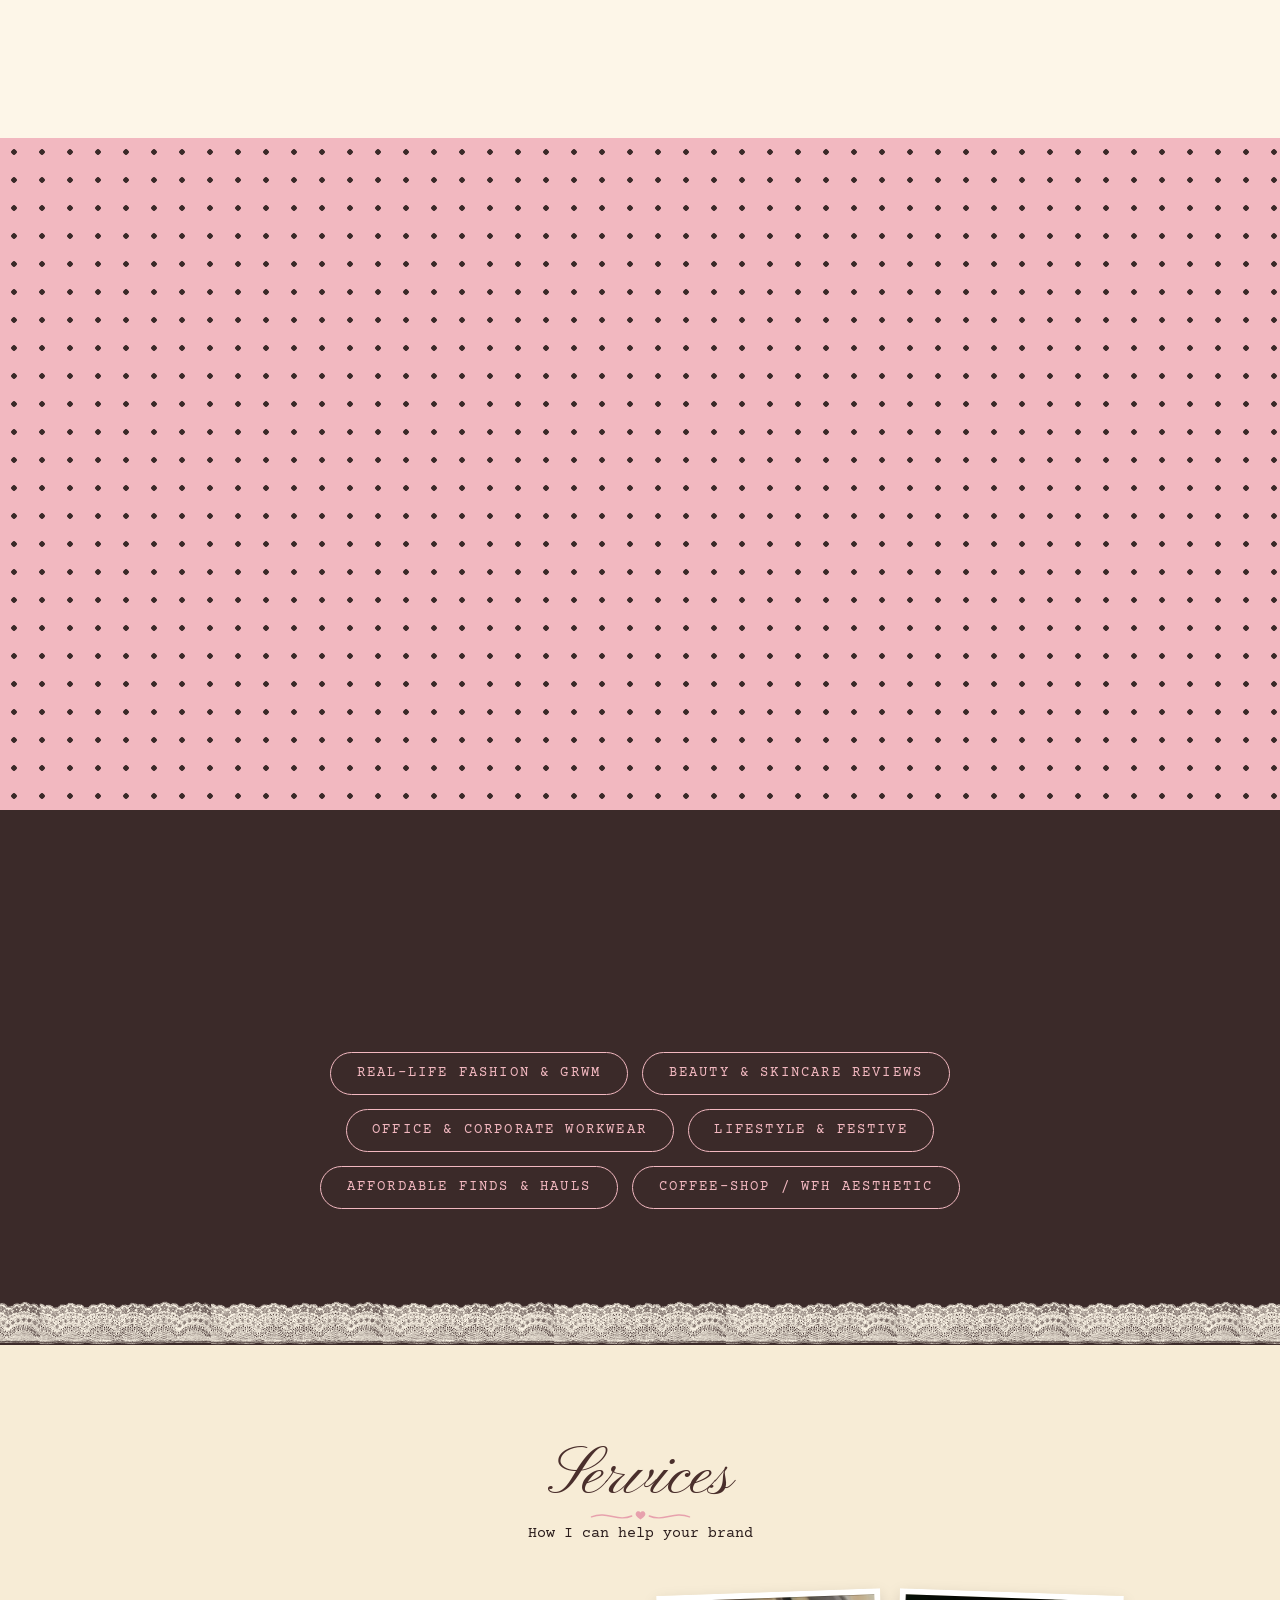
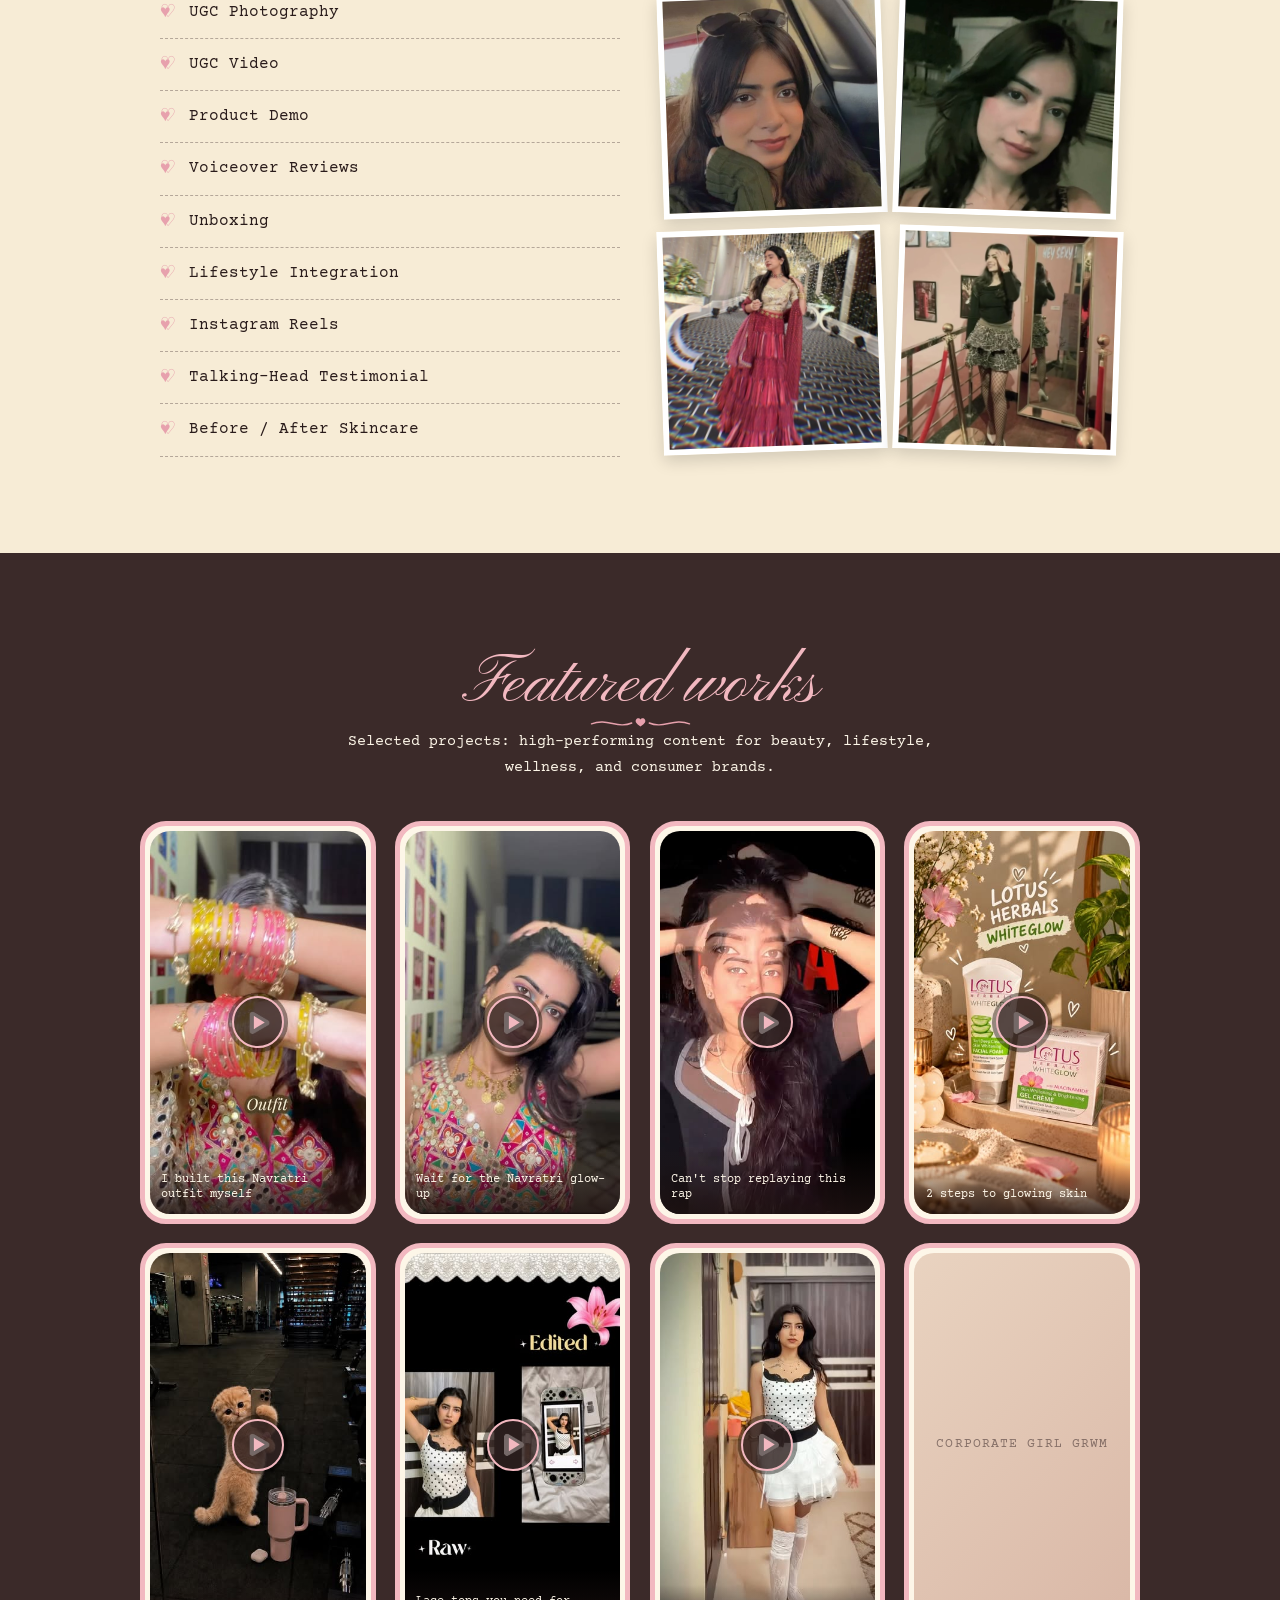
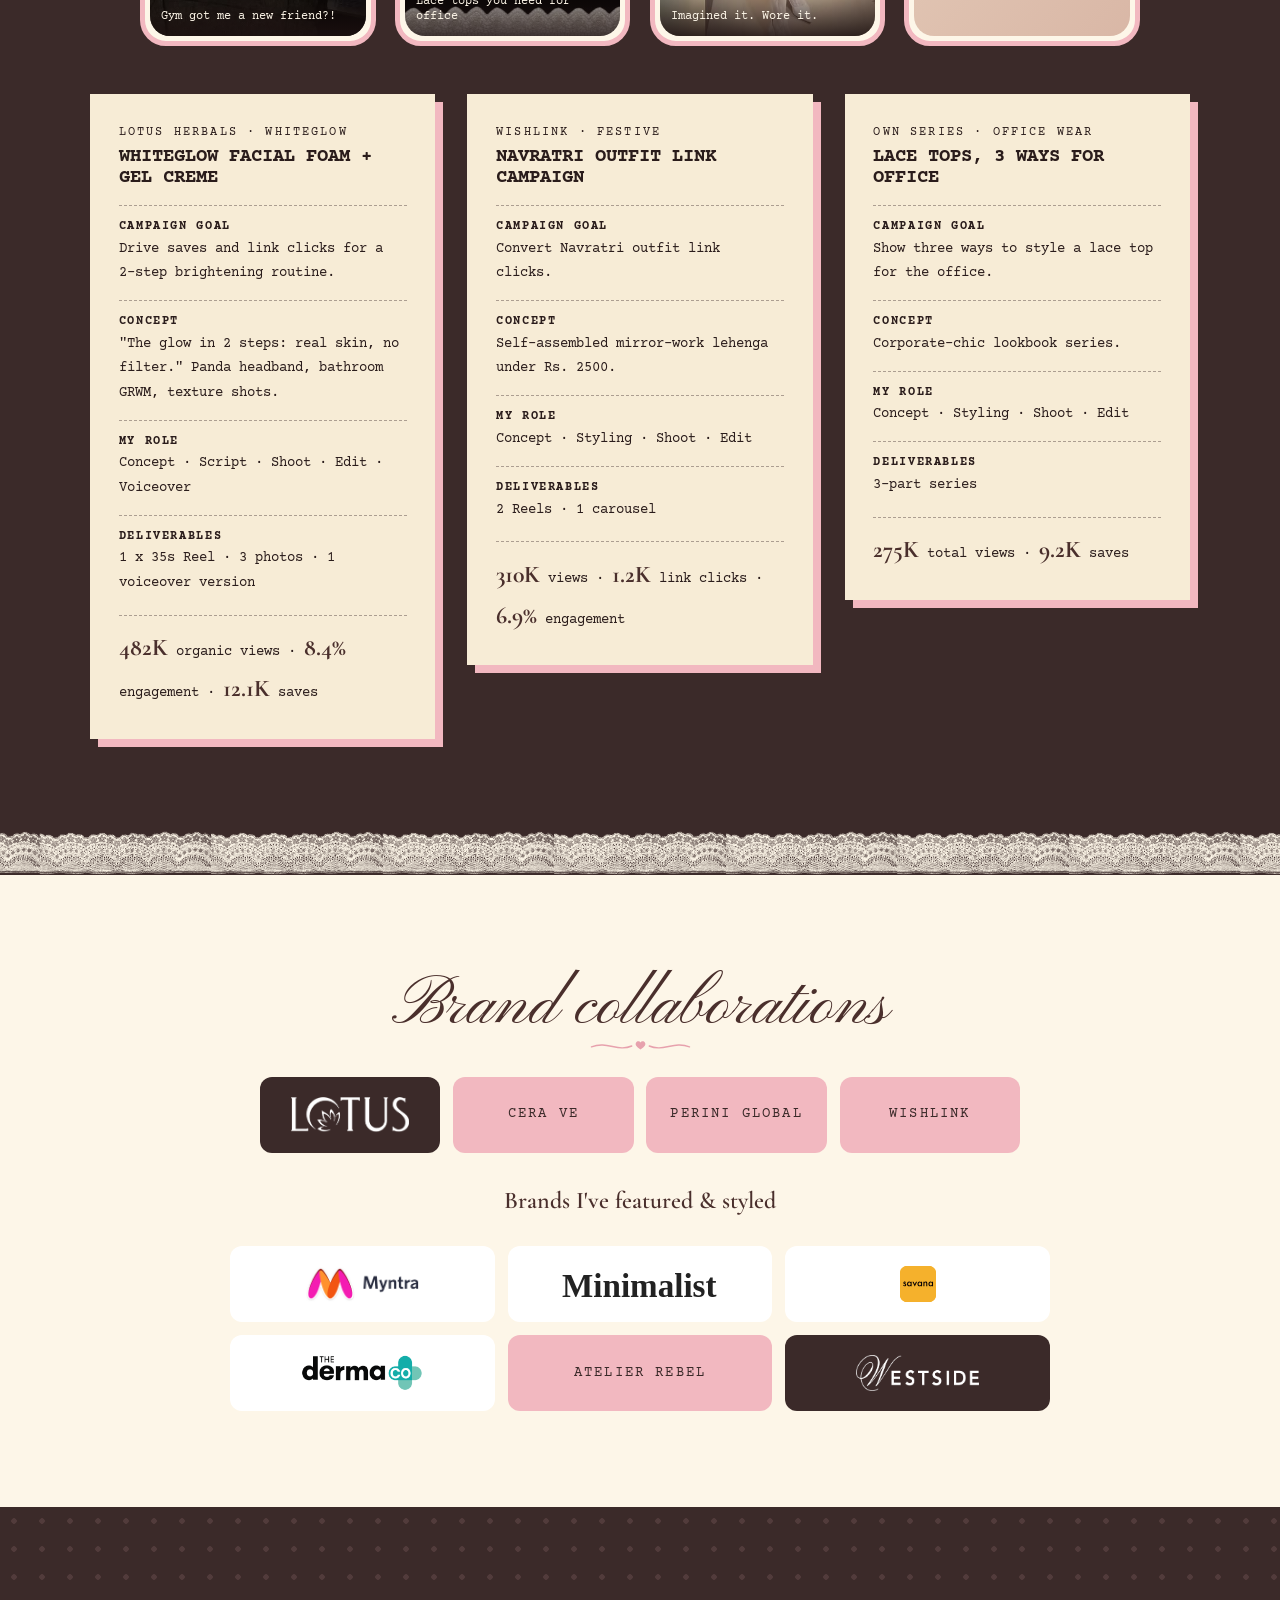
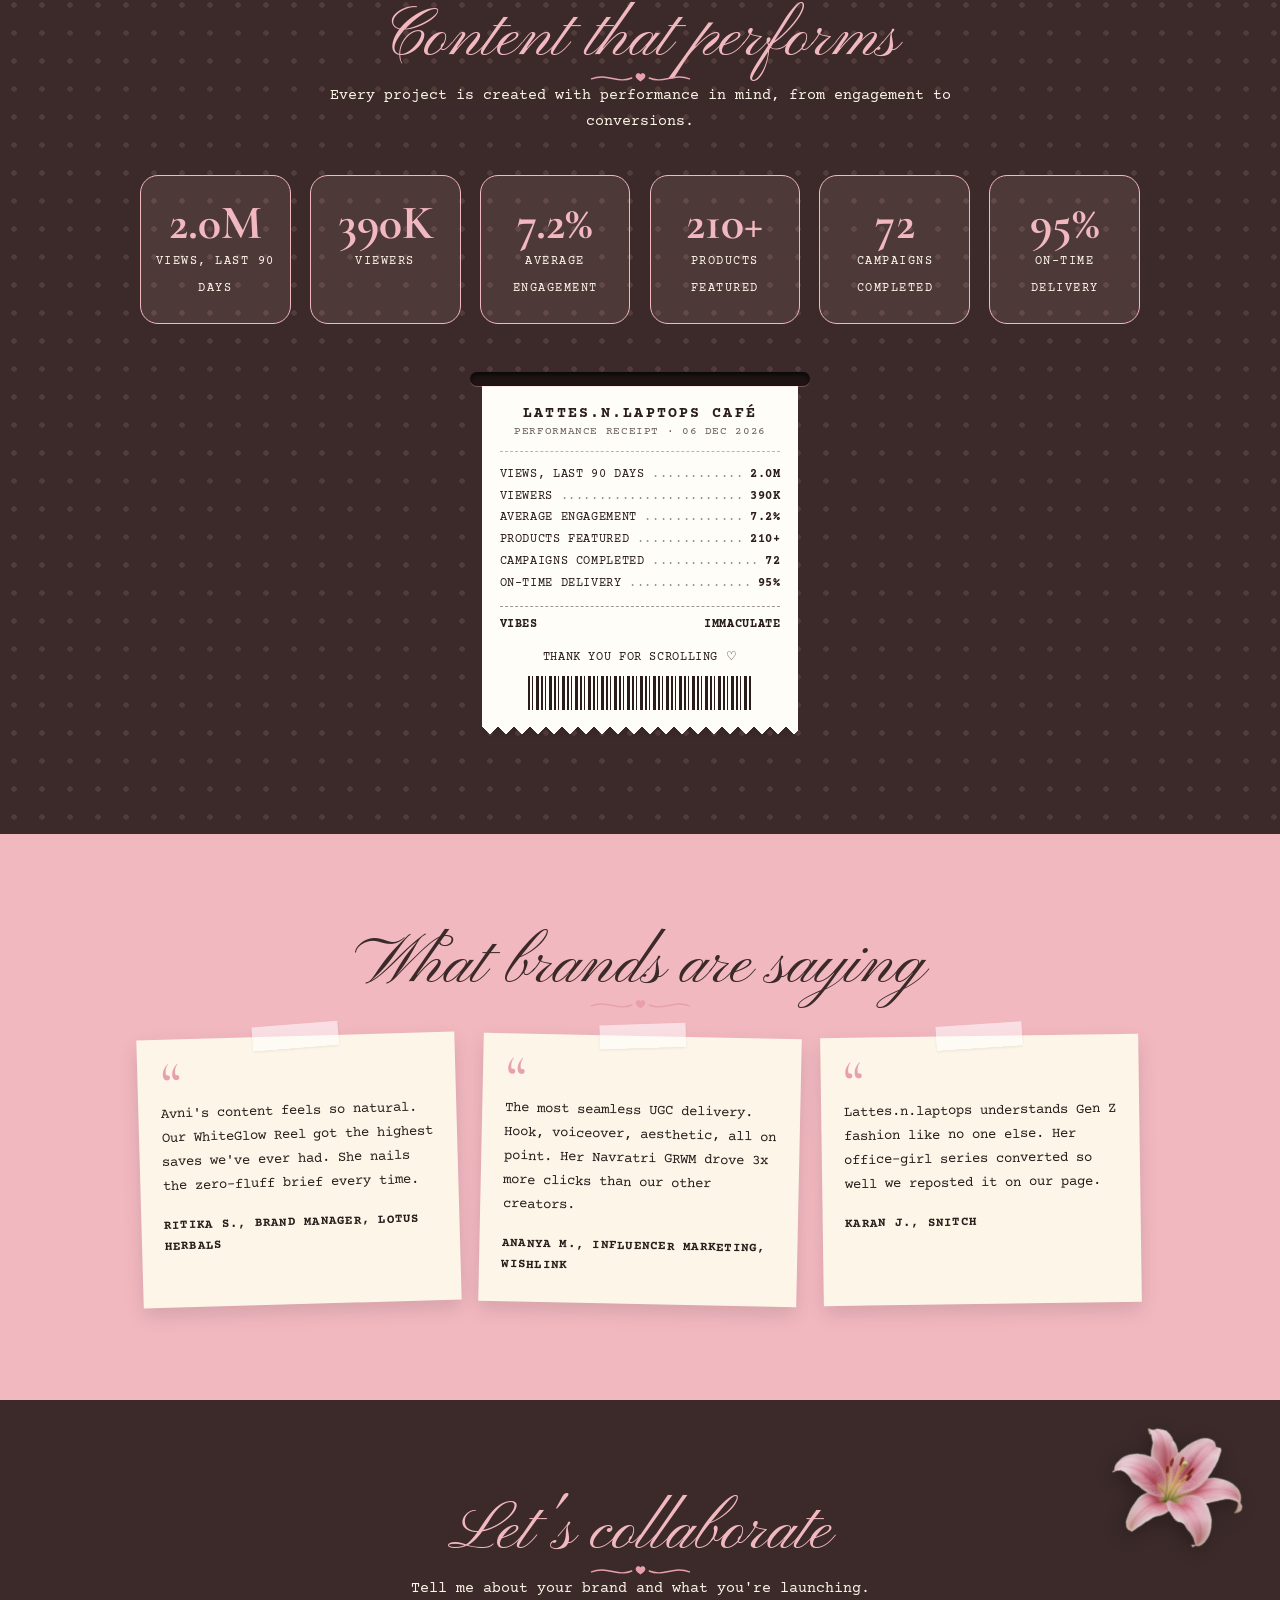
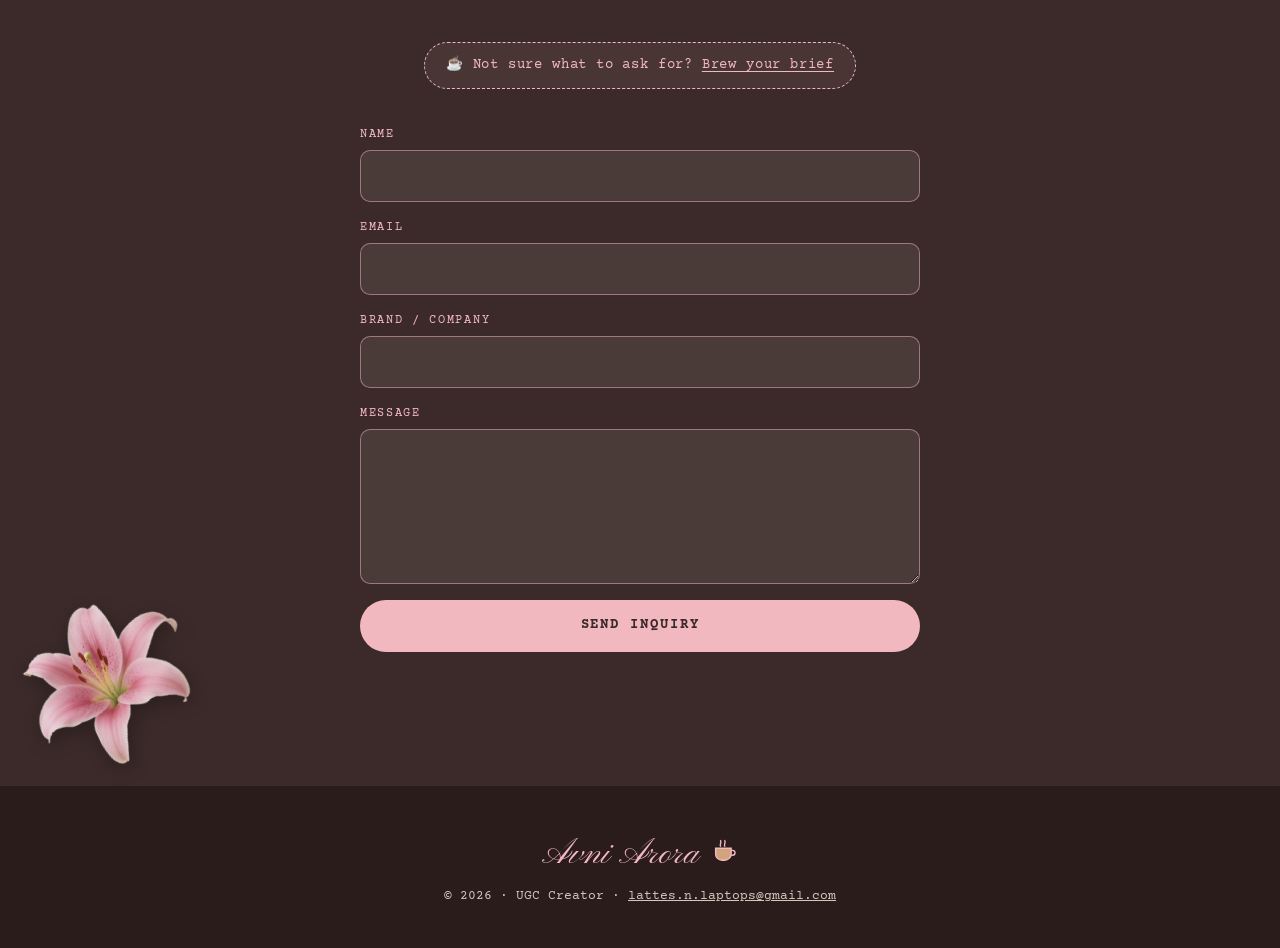
==== commit 20484e5a: "add images" ====
--- a/index.html
+++ b/index.html
@@ -66,9 +66,9 @@
     <!-- ABOUT -->
     <section class="about" id="about">
       <div class="about__strip reveal" aria-hidden="true">
-        <div class="polaroid polaroid--sm"><div class="ph ph--sq"><span>Photo</span><img src="img/about/image1.jpg" alt="" loading="lazy" draggable="false" onerror="this.remove()"></div></div>
-        <div class="polaroid polaroid--sm polaroid--tilt-r"><div class="ph ph--sq"><span>Photo</span><img src="img/about/image2.jpg" alt="" loading="lazy" draggable="false" onerror="this.remove()"></div></div>
-        <div class="polaroid polaroid--sm"><div class="ph ph--sq"><span>Photo</span><img src="img/about/image3.jpg" alt="" loading="lazy" draggable="false" onerror="this.remove()"></div></div>
+        <div class="polaroid polaroid--sm"><div class="ph ph--sq"><span>Photo</span><img src="img/about/image1.JPG" alt="" loading="lazy" draggable="false" onerror="this.remove()"></div></div>
+        <div class="polaroid polaroid--sm polaroid--tilt-r"><div class="ph ph--sq"><span>Photo</span><img src="img/about/image2.JPG" alt="" loading="lazy" draggable="false" onerror="this.remove()"></div></div>
+        <div class="polaroid polaroid--sm"><div class="ph ph--sq"><span>Photo</span><img src="img/about/image3.JPG" alt="" loading="lazy" draggable="false" onerror="this.remove()"></div></div>
       </div>
 
       <div class="about__body reveal">
--- a/styles.css
+++ b/styles.css
@@ -456,6 +456,6 @@
 
 .hero__img { width: 100%; height: auto; aspect-ratio: 1153 / 941; object-fit: cover; display: block; }
 
-/* About photos: img/about/image1-3.jpg cover the placeholder; if a file is missing the "Photo" placeholder shows */
+/* About photos: img/about/image1-3.JPG cover the placeholder; if a file is missing the "Photo" placeholder shows */
 .about__strip .ph { position: relative; overflow: hidden; }
 .about__strip .ph img { position: absolute; inset: 0; width: 100%; height: 100%; object-fit: cover; display: block; }
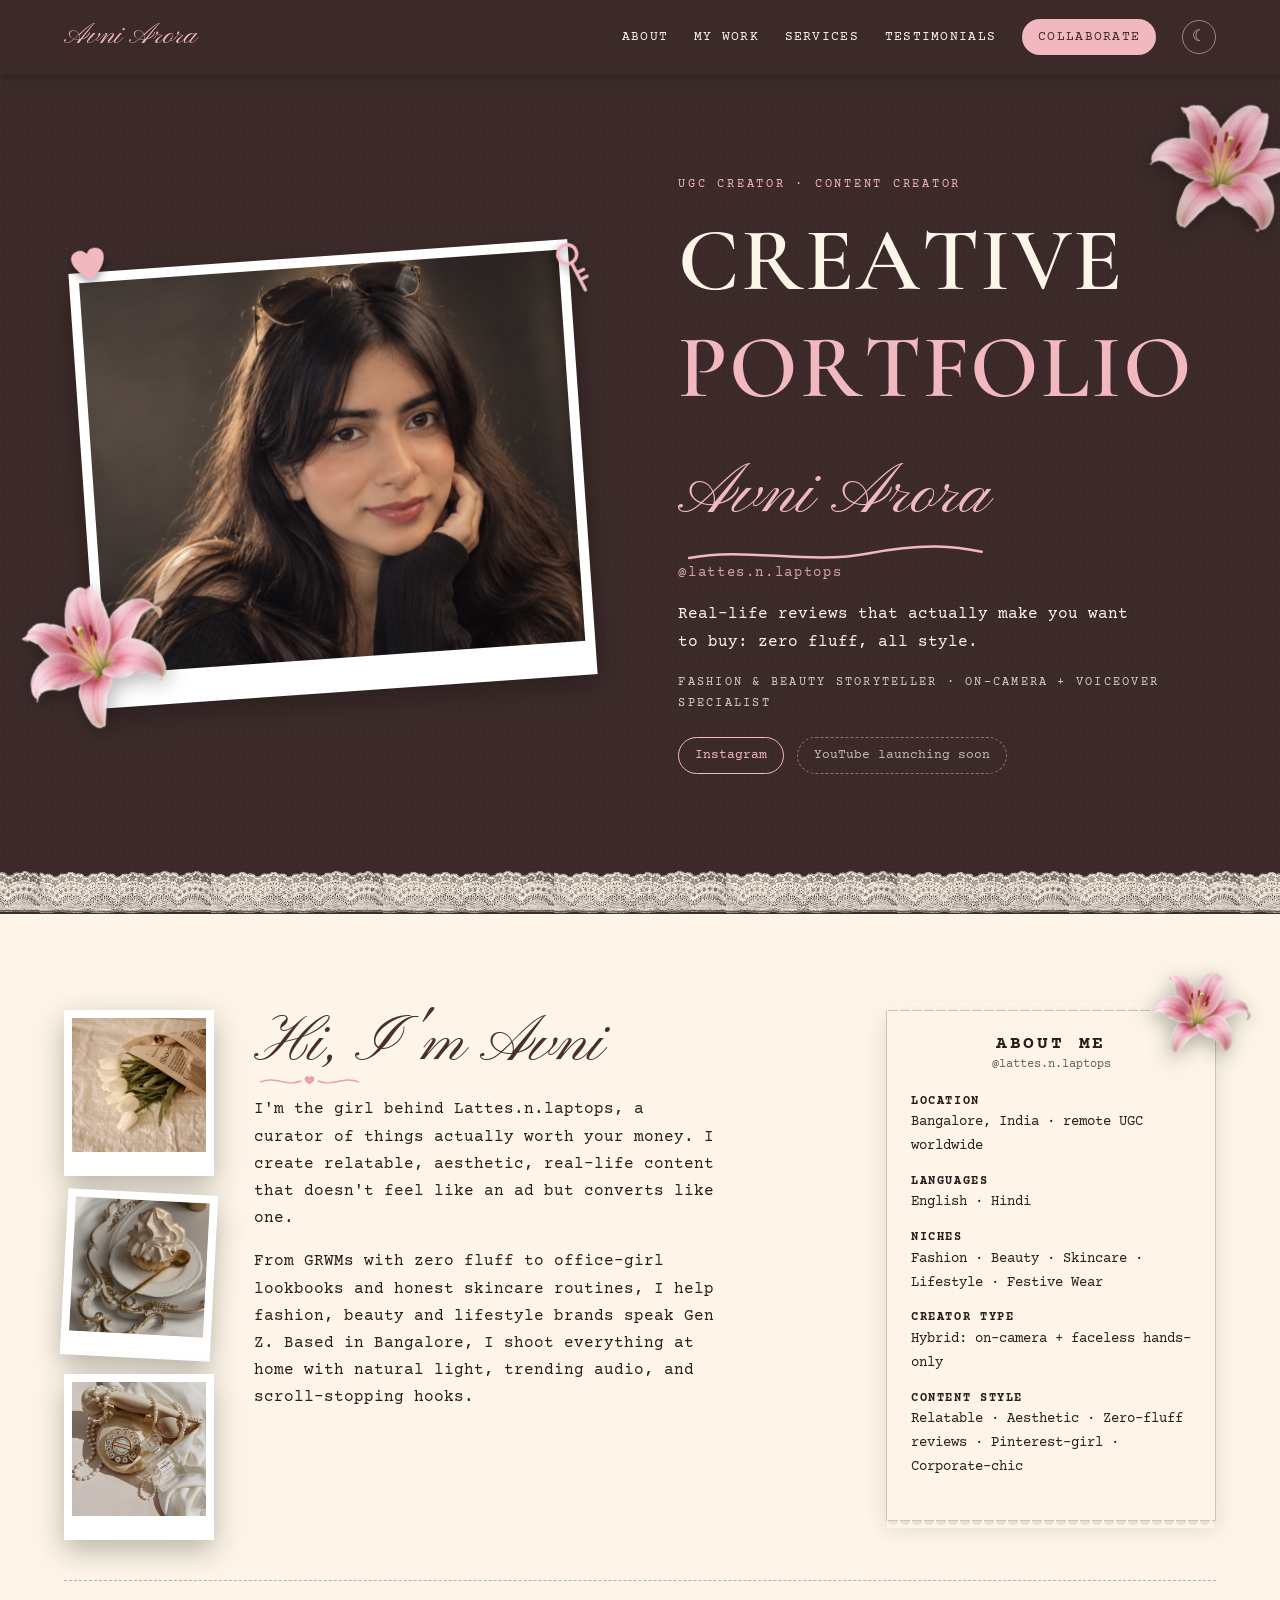
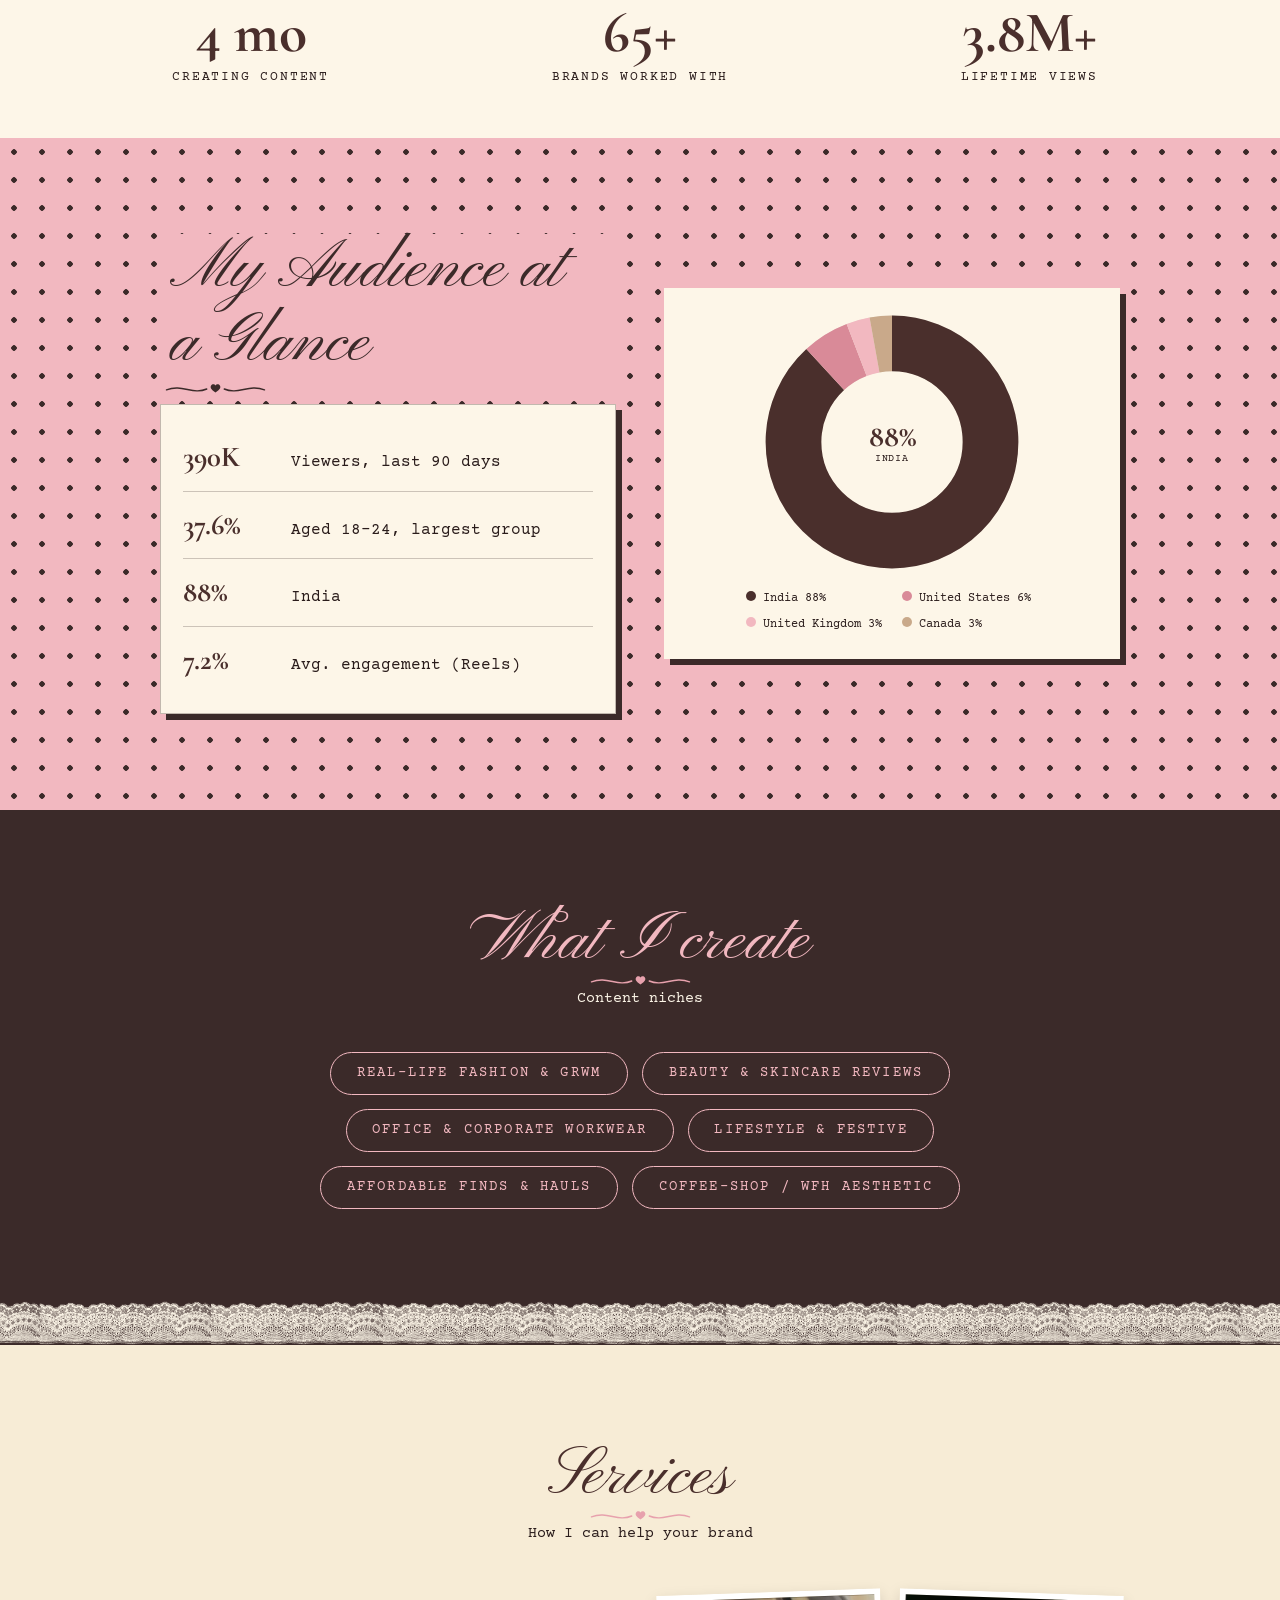
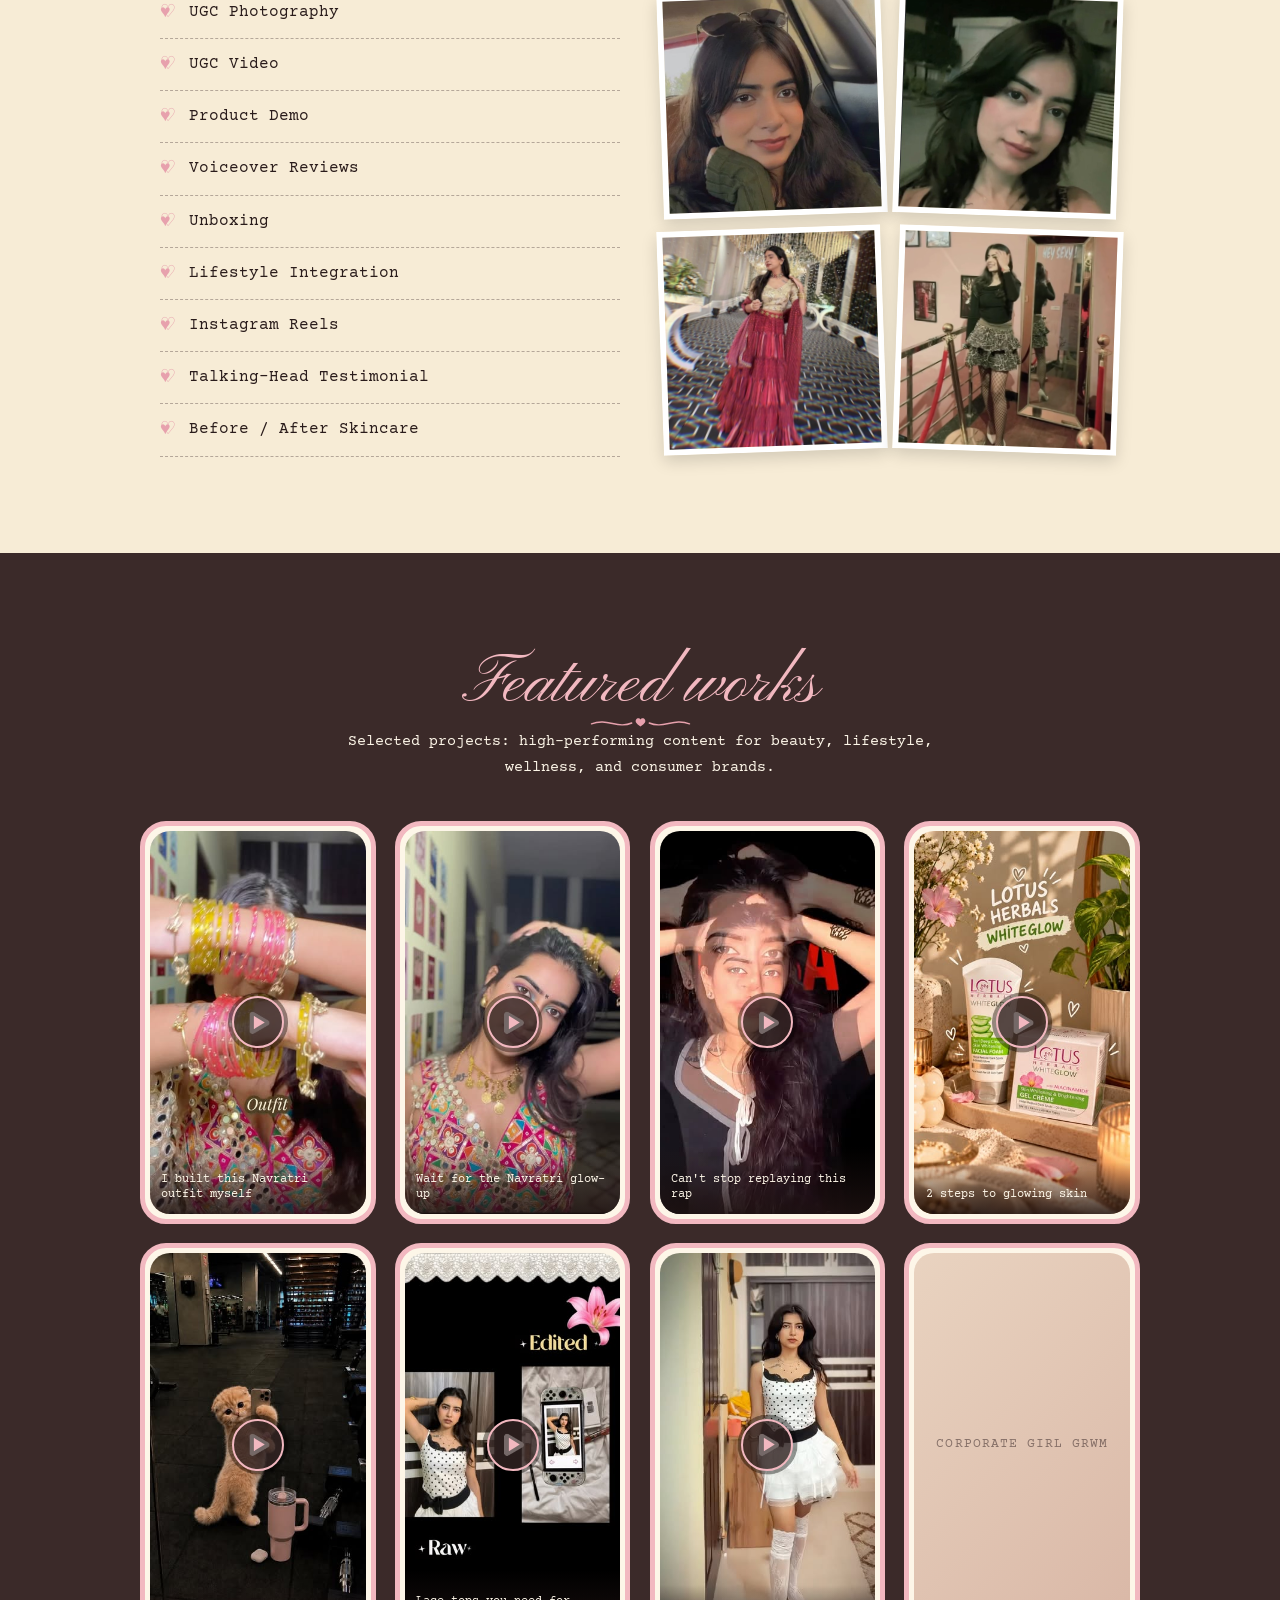
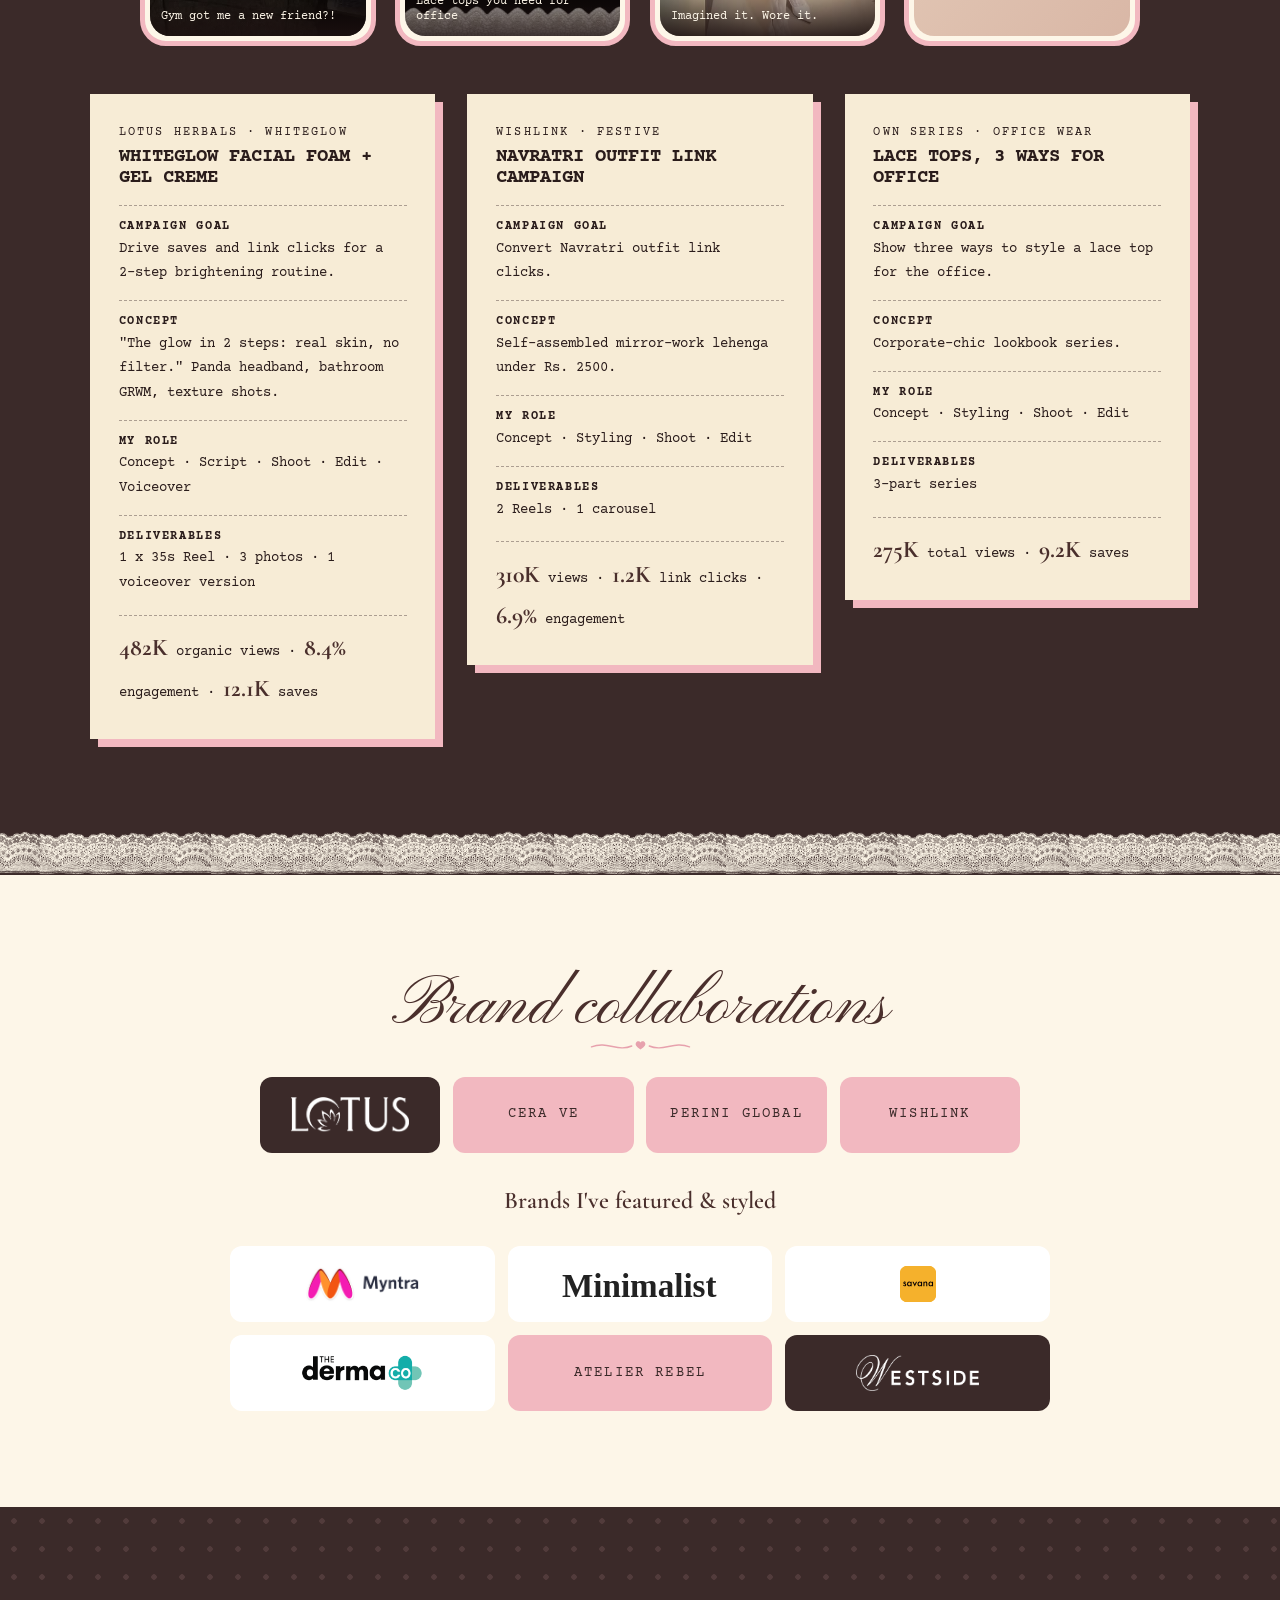
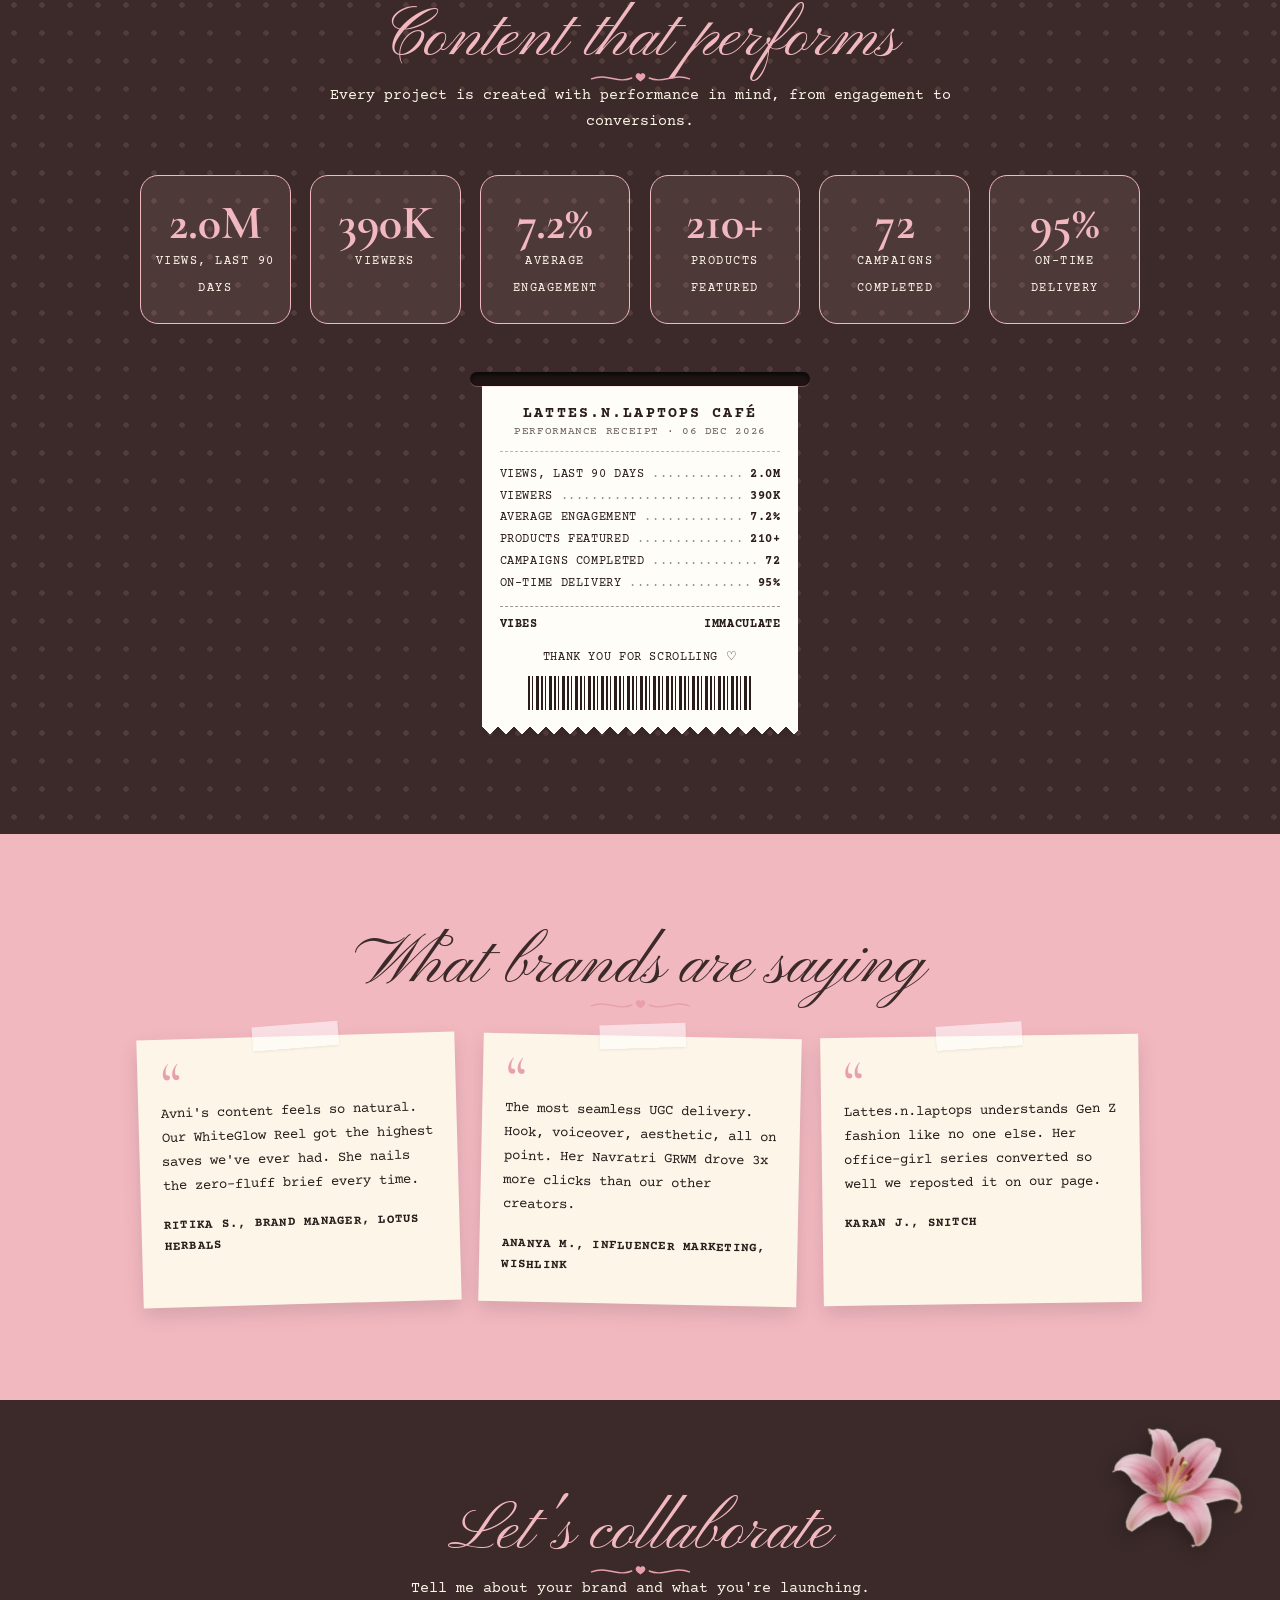
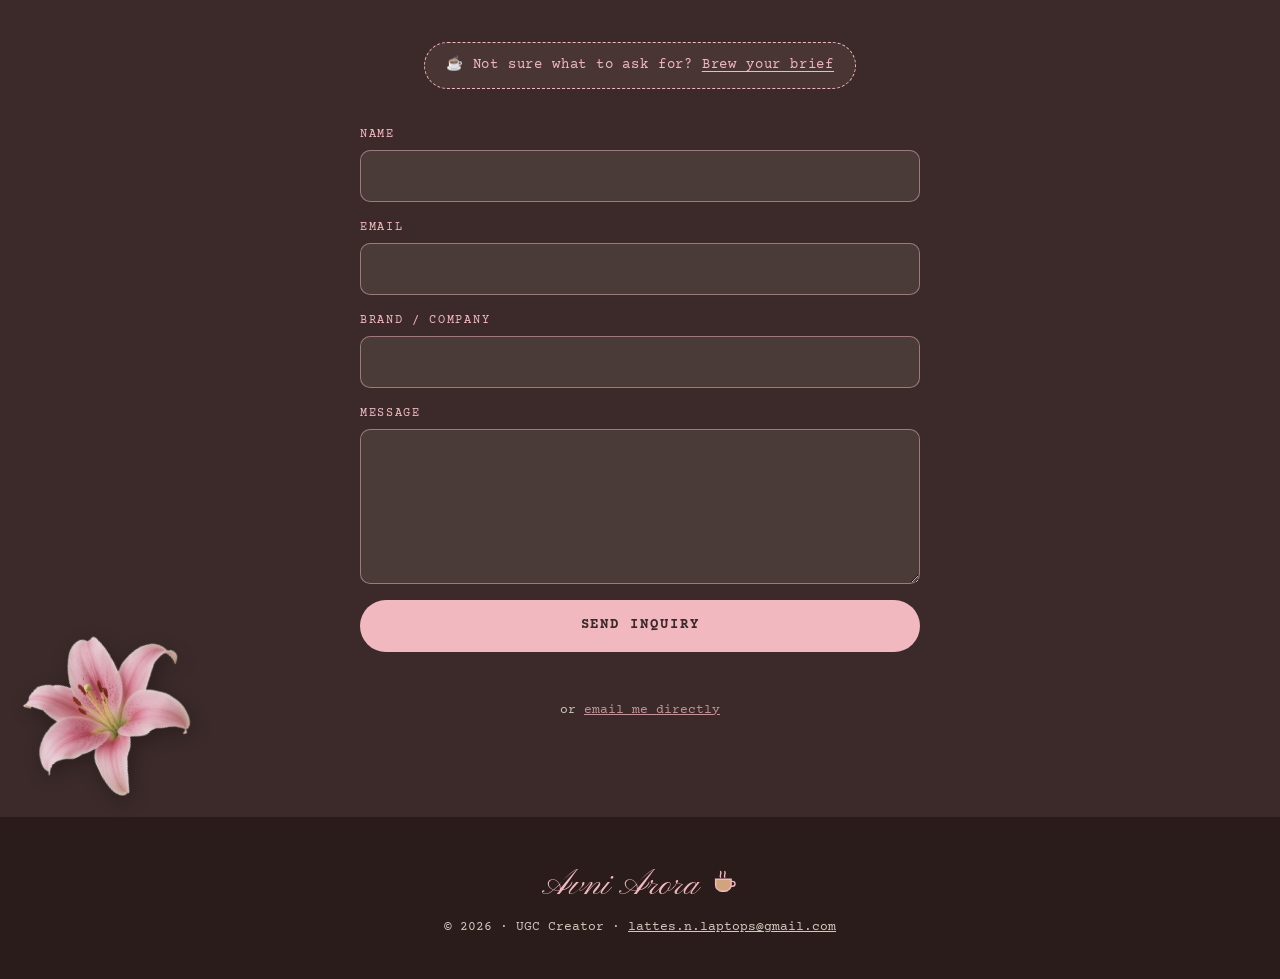
==== commit 2634635b: "Add email functionality" ====
--- a/index.html
+++ b/index.html
@@ -281,8 +281,10 @@
         <label>Email<input name="email" type="email" required autocomplete="email"></label>
         <label>Brand / Company<input name="brand" type="text" autocomplete="organization"></label>
         <label>Message<textarea name="message" rows="5" required></textarea></label>
+        <input class="form__trap" type="checkbox" name="botcheck" tabindex="-1" autocomplete="off" aria-hidden="true">
         <button type="submit">Send inquiry</button>
         <p class="form__status" role="status" aria-live="polite"></p>
+        <p class="form__alt">or <a href="mailto:lattes.n.laptops@gmail.com?subject=Collaboration%20inquiry">email me directly</a></p>
       </form>
     </section>
 
--- a/styles.css
+++ b/styles.css
@@ -459,3 +459,9 @@
 /* About photos: img/about/image1-3.JPG cover the placeholder; if a file is missing the "Photo" placeholder shows */
 .about__strip .ph { position: relative; overflow: hidden; }
 .about__strip .ph img { position: absolute; inset: 0; width: 100%; height: 100%; object-fit: cover; display: block; }
+
+/* Contact form: hidden spam trap, "email me directly" link, sending state */
+.form__trap { display: none; }
+.form__alt { margin: -.4rem 0 0; font-size: .8rem; text-align: center; opacity: .75; }
+.form__alt a, .form__status a { color: var(--pink); text-decoration: underline; }
+.form button:disabled { opacity: .7; cursor: progress; transform: none; }
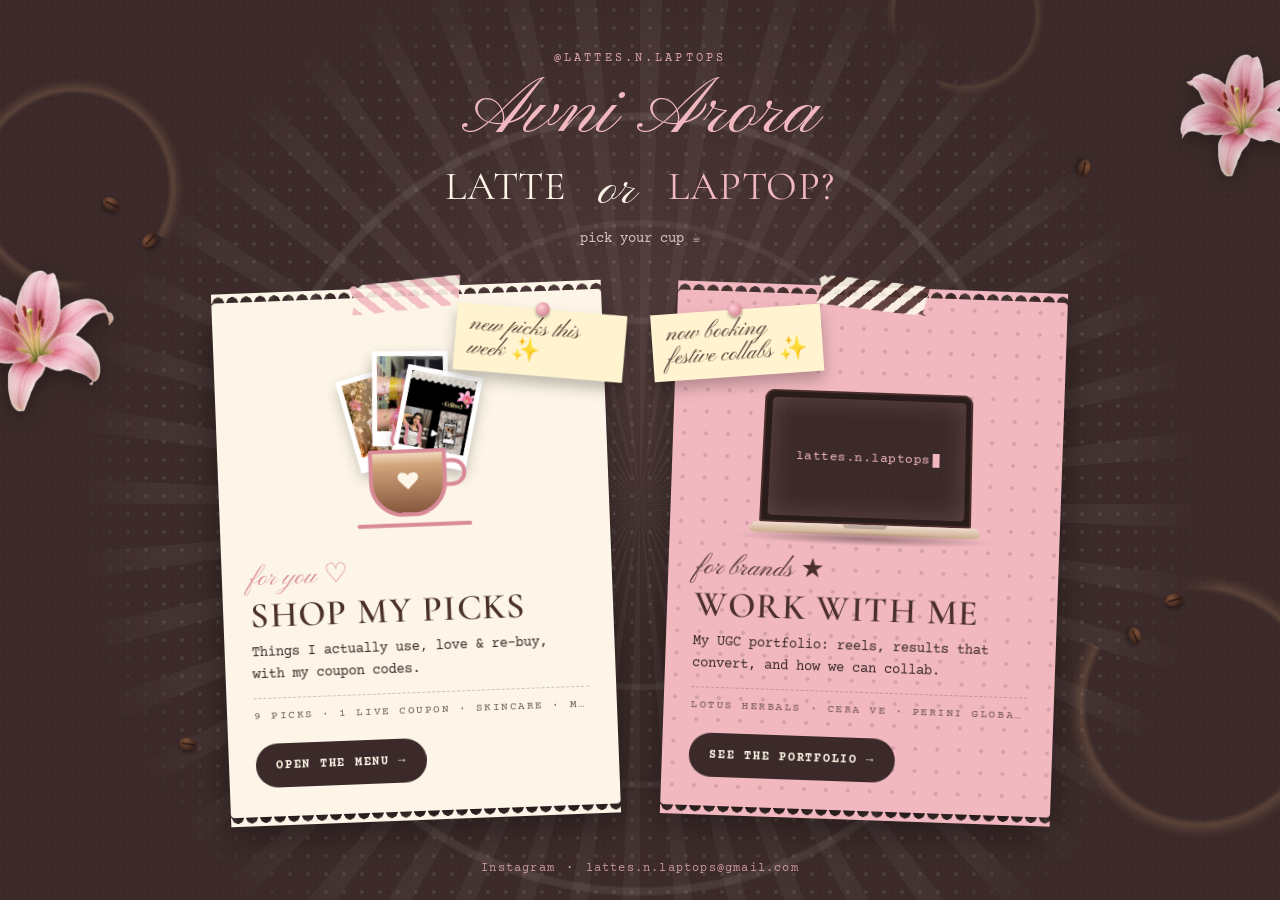
==== commit a031c6d4: "Add Latte-or-Laptop landing, Shop my picks page and Sveltia CMS editor" ====
--- a/index.html
+++ b/index.html
@@ -3,299 +3,119 @@
 <head>
   <meta charset="UTF-8">
   <meta name="viewport" content="width=device-width, initial-scale=1">
-  <title>Avni Arora | Lattes.n.laptops | UGC Creator, Bangalore</title>
-  <meta name="description" content="Avni Arora (Lattes.n.laptops): UGC creator in Bangalore. Real-life fashion, beauty and lifestyle reviews with zero fluff, all style.">
+  <title>Avni Arora | Lattes.n.laptops | Shop my picks &amp; UGC portfolio</title>
+  <meta name="description" content="Avni Arora (Lattes.n.laptops): UGC creator in Bangalore. Shop the products she actually uses, with her coupon codes, or see her portfolio for brands.">
+  <!-- Old portfolio links (e.g. /#collaborate) now live under /work/ -->
+  <script>
+    (function () {
+      var h = location.hash;
+      if (/^#(top|about|work|services|testimonials|collaborate)$/.test(h)) location.replace('work/' + h);
+    })();
+  </script>
   <link rel="preconnect" href="https://fonts.googleapis.com">
   <link rel="preconnect" href="https://fonts.gstatic.com" crossorigin>
   <link href="https://fonts.googleapis.com/css2?family=Cormorant+Garamond:wght@500;600;700&family=Courier+Prime:wght@400;700&family=Mrs+Saint+Delafield&family=Pinyon+Script&display=swap" rel="stylesheet">
   <link rel="icon" href="img/favicon.svg" type="image/svg+xml">
-  <meta property="og:title" content="Avni Arora | UGC Creator">
-  <meta property="og:description" content="Real-life reviews that actually make you want to buy. Zero fluff, all style.">
+  <meta property="og:title" content="Avni Arora | Lattes.n.laptops">
+  <meta property="og:description" content="Latte or laptop? Shop my picks, or see my UGC portfolio.">
   <meta property="og:type" content="website">
-  <!-- [EDIT] once your hero photo is in, add: <meta property="og:image" content="https://lattesnlaptops.com/img/og.jpg"> -->
   <link rel="stylesheet" href="styles.css">
   <link rel="stylesheet" href="fx.css">
+  <link rel="stylesheet" href="landing.css">
 </head>
-<body>
+<body class="lp">
 
-  <!-- NOTE: Everything marked [EDIT] is placeholder content. Replace with your own. -->
+  <!-- Café tabletop: lace doily, coffee rings, beans, lilies (decoration only) -->
+  <div class="lp-table" aria-hidden="true">
+    <span class="lp-doily"></span>
+    <span class="lp-ring lp-ring--a"></span>
+    <span class="lp-ring lp-ring--b"></span>
+    <span class="lp-ring lp-ring--c"></span>
+    <i class="lp-bean" style="--x:8%;--y:22%;--r:30deg"></i>
+    <i class="lp-bean" style="--x:11%;--y:26%;--r:-40deg"></i>
+    <i class="lp-bean" style="--x:88%;--y:70%;--r:70deg"></i>
+    <i class="lp-bean" style="--x:91%;--y:66%;--r:-10deg"></i>
+    <i class="lp-bean" style="--x:84%;--y:18%;--r:110deg"></i>
+    <i class="lp-bean" style="--x:14%;--y:82%;--r:15deg"></i>
+    <img class="lily lp-lily lp-lily--a" src="img/lily.png" alt="">
+    <img class="lily lp-lily lp-lily--b" src="img/lily.png" alt="">
+    <span class="lp-glow"></span>
+  </div>
 
-  <header class="nav" id="top">
-    <a href="#top" class="nav__logo script">Avni Arora</a>
-    <button class="nav__toggle" aria-label="Toggle menu" aria-expanded="false" aria-controls="nav-links">
-      <span></span><span></span>
-    </button>
-    <nav class="nav__links" id="nav-links">
-      <a href="#about">About</a>
-      <a href="#work">My Work</a>
-      <a href="#services">Services</a>
-      <a href="#testimonials">Testimonials</a>
-      <a href="#collaborate" class="nav__cta">Collaborate</a>
-    </nav>
-  </header>
+  <main class="lp-main">
+    <header class="lp-head">
+      <p class="lp-handle">@lattes.n.laptops</p>
+      <h1 class="script lp-name">Avni Arora</h1>
+      <p class="lp-q"><span class="serif">Latte</span> <em class="script">or</em> <span class="serif pink">Laptop?</span></p>
+      <p class="lp-sub">pick your cup &#9749;</p>
+    </header>
 
-  <main>
+    <div class="lp-cards">
+      <!-- SHOP: for followers -->
+      <a class="lp-card lp-card--shop" href="shop/" data-go="pour">
+        <span class="lp-tape" aria-hidden="true"></span>
+        <span class="lp-note" data-landing-note="shop">new picks this week &#10024;</span>
+        <div class="lp-art" aria-hidden="true">
+          <div class="lp-fan">
+            <span class="lp-snap" style="--k:0"><span class="lp-snap__img">&#129524;</span></span>
+            <span class="lp-snap" style="--k:1"><span class="lp-snap__img">&#128132;</span></span>
+            <span class="lp-snap" style="--k:2"><span class="lp-snap__img">&#128087;</span></span>
+          </div>
+          <div class="lp-cup">
+            <svg viewBox="0 0 100 100">
+              <defs>
+                <clipPath id="lp-cup-clip"><path d="M18 34h56v24a24 24 0 0 1-24 24h-8a24 24 0 0 1-24-24z"/></clipPath>
+                <linearGradient id="lp-latte" x1="0" y1="0" x2="0" y2="1">
+                  <stop offset="0" stop-color="#f6e2c8"/><stop offset=".2" stop-color="#d2a47b"/><stop offset="1" stop-color="#7a4b33"/>
+                </linearGradient>
+              </defs>
+              <g class="lp-steam" fill="none" stroke="#d98a98" stroke-width="2.5" stroke-linecap="round">
+                <path d="M36 28c-4-5 4-8 0-14"/><path d="M46 28c-4-5 4-8 0-14"/><path d="M56 28c-4-5 4-8 0-14"/>
+              </g>
+              <g clip-path="url(#lp-cup-clip)"><rect x="14" y="34" width="64" height="52" fill="url(#lp-latte)"/></g>
+              <path class="lp-art-heart" d="M46 52c-4-4-10-1-7 4l7 7 7-7c3-5-3-8-7-4z" fill="#fdf6e8"/>
+              <path d="M18 34h56v24a24 24 0 0 1-24 24h-8a24 24 0 0 1-24-24z" fill="none" stroke="#d98a98" stroke-width="3" stroke-linejoin="round"/>
+              <path d="M74 42h6a9 9 0 0 1 0 18h-6" fill="none" stroke="#d98a98" stroke-width="3"/>
+              <path d="M8 90h84" stroke="#d98a98" stroke-width="3" stroke-linecap="round"/>
+            </svg>
+          </div>
+        </div>
+        <div class="lp-copy">
+          <p class="lp-for">for you &#9825;</p>
+          <h2 class="lp-title">Shop my picks</h2>
+          <p class="lp-desc">Things I actually use, love &amp; re-buy, with my coupon codes.</p>
+          <p class="lp-meta" data-landing-meta="shop">Skincare &middot; Makeup &middot; Fashion</p>
+          <span class="lp-cta">Open the menu <b aria-hidden="true">&rarr;</b></span>
+        </div>
+      </a>
 
-    <!-- HERO -->
-    <section class="hero lace-edge">
-      <div class="hero__photo reveal">
-        <div class="polaroid polaroid--tilt-l">
-          <img class="hero__img" src="img/hero.jpg" alt="Avni Arora, beauty and fashion creator">
+      <!-- WORK: for brands -->
+      <a class="lp-card lp-card--work" href="work/" data-go="dive">
+        <span class="lp-tape" aria-hidden="true"></span>
+        <span class="lp-note" data-landing-note="work">now booking festive collabs &#10024;</span>
+        <div class="lp-art" aria-hidden="true">
+          <div class="lp-laptop">
+            <div class="lp-lid"><div class="lp-screen"><span class="lp-ticker">lattes.n.laptops</span><span class="lp-caret"></span></div></div>
+            <div class="lp-base"></div>
+          </div>
         </div>
-        <svg class="charm charm--key" viewBox="0 0 40 40" aria-hidden="true"><circle cx="12" cy="12" r="7" fill="none" stroke="currentColor" stroke-width="2.5"/><path d="M17 17l16 16M27 27l4-4M23 23l4-4" stroke="currentColor" stroke-width="2.5" stroke-linecap="round"/></svg>
-        <img class="lily lily--hero-a" src="img/lily.png" alt="" aria-hidden="true">
-        <img class="lily lily--hero-c" src="img/lily.png" alt="" aria-hidden="true">
-        <svg class="charm charm--heart" viewBox="0 0 40 40" aria-hidden="true"><path d="M20 35S5 25 5 14a8 8 0 0 1 15-3 8 8 0 0 1 15 3c0 11-15 21-15 21z" fill="currentColor"/></svg>
-      </div>
-      <img class="lily lily--hero-b" src="img/lily.png" alt="" aria-hidden="true">
-      <div class="hero__text reveal">
-        <p class="eyebrow">UGC Creator &middot; Content Creator</p>
-        <h1><span class="serif">Creative</span> <span class="serif pink">Portfolio</span></h1>
-        <p class="script hero__name">Avni Arora</p>
-        <p class="hero__handle">@lattes.n.laptops</p>
-        <p class="hero__tag">Real-life reviews that actually make you want to buy: zero fluff, all style.</p>
-        <p class="hero__niches">Fashion &amp; Beauty Storyteller &middot; On-Camera + Voiceover Specialist</p>
-        <div class="hero__social">
-          <!-- [EDIT] social links -->
-          <a href="https://instagram.com/lattes.n.laptops" target="_blank" rel="noopener" aria-label="Instagram">Instagram</a>
-          <span class="soon">YouTube launching soon</span>
+        <div class="lp-copy">
+          <p class="lp-for">for brands &#9733;</p>
+          <h2 class="lp-title">Work with me</h2>
+          <p class="lp-desc">My UGC portfolio: reels, results that convert, and how we can collab.</p>
+          <p class="lp-meta" data-landing-meta="work">Lotus Herbals &middot; Myntra &middot; Wishlink</p>
+          <span class="lp-cta">See the portfolio <b aria-hidden="true">&rarr;</b></span>
         </div>
-      </div>
-    </section>
+      </a>
+    </div>
 
-    <!-- ABOUT -->
-    <section class="about" id="about">
-      <div class="about__strip reveal" aria-hidden="true">
-        <div class="polaroid polaroid--sm"><div class="ph ph--sq"><span>Photo</span><img src="img/about/image1.JPG" alt="" loading="lazy" draggable="false" onerror="this.remove()"></div></div>
-        <div class="polaroid polaroid--sm polaroid--tilt-r"><div class="ph ph--sq"><span>Photo</span><img src="img/about/image2.JPG" alt="" loading="lazy" draggable="false" onerror="this.remove()"></div></div>
-        <div class="polaroid polaroid--sm"><div class="ph ph--sq"><span>Photo</span><img src="img/about/image3.JPG" alt="" loading="lazy" draggable="false" onerror="this.remove()"></div></div>
-      </div>
-
-      <div class="about__body reveal">
-        <h2 class="script">Hi, I'm Avni</h2>
-        <p>I'm the girl behind Lattes.n.laptops, a curator of things actually worth your money. I create relatable, aesthetic, real-life content that doesn't feel like an ad but converts like one.</p>
-        <p>From GRWMs with zero fluff to office-girl lookbooks and honest skincare routines, I help fashion, beauty and lifestyle brands speak Gen Z. Based in Bangalore, I shoot everything at home with natural light, trending audio, and scroll-stopping hooks.</p>
-      </div>
-
-      <aside class="card reveal" aria-label="About me quick facts">
-        <img class="lily lily--card" src="img/lily.png" alt="" aria-hidden="true">
-        <h3>About Me</h3>
-        <p class="card__handle">@lattes.n.laptops</p>
-        <dl>
-          <dt>Location</dt><dd>Bangalore, India &middot; remote UGC worldwide</dd>
-          <dt>Languages</dt><dd>English &middot; Hindi</dd>
-          <dt>Niches</dt><dd>Fashion &middot; Beauty &middot; Skincare &middot; Lifestyle &middot; Festive Wear</dd>
-          <dt>Creator type</dt><dd>Hybrid: on-camera + faceless hands-only</dd>
-          <dt>Content style</dt><dd>Relatable &middot; Aesthetic &middot; Zero-fluff reviews &middot; Pinterest-girl &middot; Corporate-chic</dd>
-        </dl>
-      </aside>
-
-      <ul class="stats reveal" aria-label="Highlights">
-        <li><b data-count="4" data-suffix=" mo">0</b><span>Creating content</span></li>
-        <li><b data-count="65" data-suffix="+">0</b><span>Brands worked with</span></li>
-        <li><b data-count="3.8" data-decimals="1" data-suffix="M+">0</b><span>Lifetime views</span></li>
-      </ul>
-    </section>
-
-    <!-- AUDIENCE -->
-    <section class="audience pink-dots">
-      <div class="audience__inner">
-        <div class="reveal">
-          <h2 class="script">My Audience at a Glance</h2>
-          <ul class="facts">
-            <li><b>390K</b><span>Viewers, last 90 days</span></li>
-            <li><b>37.6%</b><span>Aged 18-24, largest group</span></li>
-            <li><b>88%</b><span>India</span></li>
-            <li><b>7.2%</b><span>Avg. engagement (Reels)</span></li>
-          </ul>
-        </div>
-        <figure class="donut reveal" aria-label="Audience by country">
-          <svg viewBox="0 0 42 42" class="donut__svg" role="img" aria-label="India 88 percent, United States 6, United Kingdom 3, Canada 3">
-            <circle class="donut__ring" cx="21" cy="21" r="15.915" fill="none" stroke-width="9"/>
-            <circle class="donut__seg" data-pct="88" data-offset="0" cx="21" cy="21" r="15.915" fill="none" stroke-width="9" style="--c:#4a2f2c"/>
-            <circle class="donut__seg" data-pct="6" data-offset="88" cx="21" cy="21" r="15.915" fill="none" stroke-width="9" style="--c:#d98a98"/>
-            <circle class="donut__seg" data-pct="3" data-offset="94" cx="21" cy="21" r="15.915" fill="none" stroke-width="9" style="--c:#f2b8c0"/>
-            <circle class="donut__seg" data-pct="3" data-offset="97" cx="21" cy="21" r="15.915" fill="none" stroke-width="9" style="--c:#c9a98a"/>
-          </svg>
-          <figcaption>
-            <span><i style="background:#4a2f2c"></i>India 88%</span>
-            <span><i style="background:#d98a98"></i>United States 6%</span>
-            <span><i style="background:#f2b8c0"></i>United Kingdom 3%</span>
-            <span><i style="background:#c9a98a"></i>Canada 3%</span>
-          </figcaption>
-        </figure>
-      </div>
-    </section>
-
-    <!-- NICHES -->
-    <section class="niches dark lace-edge">
-      <h2 class="script reveal">What I create</h2>
-      <p class="section__sub reveal">Content niches</p>
-      <ul class="chips reveal">
-        <li>Real-Life Fashion &amp; GRWM</li><li>Beauty &amp; Skincare Reviews</li><li>Office &amp; Corporate Workwear</li>
-        <li>Lifestyle &amp; Festive</li><li>Affordable Finds &amp; Hauls</li><li>Coffee-shop / WFH Aesthetic</li>
-      </ul>
-    </section>
-
-    <!-- SERVICES -->
-    <section class="services" id="services">
-      <h2 class="script reveal">Services</h2>
-      <p class="section__sub reveal">How I can help your brand</p>
-      <div class="services__grid">
-        <ul class="services__list reveal">
-          <li>UGC Photography</li>
-          <li>UGC Video</li>
-          <li>Product Demo</li>
-          <li>Voiceover Reviews</li>
-          <li>Unboxing</li>
-          <li>Lifestyle Integration</li>
-          <li>Instagram Reels</li>
-          <li>Talking-Head Testimonial</li>
-          <li>Before / After Skincare</li>
-        </ul>
-        <div class="services__tiles reveal" aria-hidden="true">
-          <img class="ph ph--sq" src="img/services/s1.jpg" alt="" loading="lazy">
-          <img class="ph ph--sq" src="img/services/s2.jpg" alt="" loading="lazy">
-          <img class="ph ph--sq" src="img/services/s3.jpg" alt="" loading="lazy">
-          <img class="ph ph--sq" src="img/services/s4.jpg" alt="" loading="lazy">
-        </div>
-      </div>
-    </section>
-
-    <!-- FEATURED WORK -->
-    <section class="work dark lace-edge" id="work">
-      <h2 class="script reveal">Featured works</h2>
-      <p class="section__sub reveal">Selected projects: high-performing content for beauty, lifestyle, wellness, and consumer brands.</p>
-
-      <div class="carousel reveal">
-      <button class="carousel__btn carousel__btn--prev" type="button" aria-label="Previous video">&#8249;</button>
-      <button class="carousel__btn carousel__btn--next" type="button" aria-label="Next video">&#8250;</button>
-      <div class="phones" id="phones">
-        <!-- [EDIT] Phone 8 needs a link (data-href="reel url").
-        Phone with data-href only: tap opens the reel on Instagram.
-        Phone with video files: <figure class="phone" data-preview="videos/v1-preview.mp4" data-video="videos/v1.mp4" data-poster="img/v1.jpg">
-          data-preview = short silent loop that plays while the phone is on screen
-          data-video   = full video that plays with sound on tap (optional; falls back to the preview file)
-          data-poster  = cover image shown while loading (optional) -->
-        <figure class="phone has-cover" data-href="https://www.instagram.com/reel/DeEVNDdIEDq/"><img class="cover" src="img/covers/reel1.jpg" alt="Navratri self-assembled outfit GRWM" loading="lazy"><figcaption class="cover__title">I built this Navratri outfit myself</figcaption></figure>
-        <figure class="phone has-cover" data-href="https://www.instagram.com/reel/DeBxMXqMmjm/"><img class="cover" src="img/covers/reel2.jpg" alt="Navratri transition GRWM" loading="lazy"><figcaption class="cover__title">Wait for the Navratri glow-up</figcaption></figure>
-        <figure class="phone has-cover" data-href="https://www.instagram.com/reel/Dd6nyN3TcD5/"><img class="cover" src="img/covers/reel3.jpg" alt="Trending rap lip-sync" loading="lazy"><figcaption class="cover__title">Can't stop replaying this rap</figcaption></figure>
-        <figure class="phone has-cover" data-href="https://www.instagram.com/reel/Dd1JlD7KV6T/"><img class="cover" src="img/covers/reel4.jpg" alt="Lotus WhiteGlow 2-step routine" loading="lazy"><figcaption class="cover__title">2 steps to glowing skin</figcaption></figure>
-        <figure class="phone has-cover" data-href="https://www.instagram.com/reel/Ddq-m9-IH8g/"><img class="cover" src="img/covers/reel5.jpg" alt="Gym-to-friendship skit" loading="lazy"><figcaption class="cover__title">Gym got me a new friend?!</figcaption></figure>
-        <figure class="phone has-cover" data-href="https://www.instagram.com/reel/DdoRzj2hnwi/"><img class="cover" src="img/covers/reel6.jpg" alt="Lace tops lookbook part 1" loading="lazy"><figcaption class="cover__title">Lace tops you need for office</figcaption></figure>
-        <figure class="phone has-cover" data-href="https://www.instagram.com/reel/DdjKecJMkoe/"><img class="cover" src="img/covers/reel7.jpg" alt="Imaginary outfit comes to life" loading="lazy"><figcaption class="cover__title">Imagined it. Wore it.</figcaption></figure>
-        <figure class="phone"><div class="ph ph--phone"><span>Corporate girl GRWM</span></div></figure>
-      </div>
-      </div>
-
-      <div class="cases reveal">
-        <article class="case">
-          <p class="case__brand">Lotus Herbals &middot; WhiteGlow</p>
-          <h3>WhiteGlow facial foam + gel creme</h3>
-          <dl>
-            <dt>Campaign goal</dt><dd>Drive saves and link clicks for a 2-step brightening routine.</dd>
-            <dt>Concept</dt><dd>"The glow in 2 steps: real skin, no filter." Panda headband, bathroom GRWM, texture shots.</dd>
-            <dt>My role</dt><dd>Concept &middot; Script &middot; Shoot &middot; Edit &middot; Voiceover</dd>
-            <dt>Deliverables</dt><dd>1 x 35s Reel &middot; 3 photos &middot; 1 voiceover version</dd>
-          </dl>
-          <p class="case__result"><b>482K</b> organic views <span>&middot;</span> <b>8.4%</b> engagement <span>&middot;</span> <b>12.1K</b> saves</p>
-        </article>
-        <article class="case">
-          <p class="case__brand">Wishlink &middot; Festive</p>
-          <h3>Navratri outfit link campaign</h3>
-          <dl>
-            <dt>Campaign goal</dt><dd>Convert Navratri outfit link clicks.</dd>
-            <dt>Concept</dt><dd>Self-assembled mirror-work lehenga under Rs. 2500.</dd>
-            <dt>My role</dt><dd>Concept &middot; Styling &middot; Shoot &middot; Edit</dd>
-            <dt>Deliverables</dt><dd>2 Reels &middot; 1 carousel</dd>
-          </dl>
-          <p class="case__result"><b>310K</b> views <span>&middot;</span> <b>1.2K</b> link clicks <span>&middot;</span> <b>6.9%</b> engagement</p>
-        </article>
-        <article class="case">
-          <p class="case__brand">Own series &middot; Office wear</p>
-          <h3>Lace tops, 3 ways for office</h3>
-          <dl>
-            <dt>Campaign goal</dt><dd>Show three ways to style a lace top for the office.</dd>
-            <dt>Concept</dt><dd>Corporate-chic lookbook series.</dd>
-            <dt>My role</dt><dd>Concept &middot; Styling &middot; Shoot &middot; Edit</dd>
-            <dt>Deliverables</dt><dd>3-part series</dd>
-          </dl>
-          <p class="case__result"><b>275K</b> total views <span>&middot;</span> <b>9.2K</b> saves</p>
-        </article>
-      </div>
-    </section>
-
-    <!-- COLLABS -->
-    <section class="collabs">
-      <h2 class="script reveal">Brand collaborations</h2>
-      <ul class="brands brands--wide reveal">
-        <li class="logo logo--dark"><img src="img/brands/lotus.png" alt="Lotus Herbals"></li><li>Cera Ve</li><li>Perini Global</li><li>Wishlink</li>
-      </ul>
-      <h3 class="brands__sub reveal">Brands I've featured &amp; styled</h3>
-      <ul class="brands reveal">
-        <li class="logo"><img src="img/brands/myntra.png" alt="Myntra"></li><li class="logo"><img src="img/brands/minimalist.svg" alt="Minimalist"></li><li class="logo"><img src="img/brands/savana.svg" alt="Savana"></li><li class="logo"><img src="img/brands/dermaco.png" alt="The Derma Co"></li><li>Atelier Rebel</li><li class="logo logo--dark"><img src="img/brands/westside.png" alt="Westside"></li>
-      </ul>
-    </section>
-
-    <!-- PERFORMANCE -->
-    <section class="perf dark pink-dots-dark">
-      <h2 class="script reveal">Content that performs</h2>
-      <p class="section__sub reveal">Every project is created with performance in mind, from engagement to conversions.</p>
-      <ul class="pills reveal">
-        <li><b data-count="2.0" data-decimals="1" data-suffix="M">0</b><span>Views, last 90 days</span></li>
-        <li><b data-count="390" data-suffix="K">0</b><span>Viewers</span></li>
-        <li><b data-count="7.2" data-decimals="1" data-suffix="%">0</b><span>Average engagement</span></li>
-        <li><b data-count="210" data-suffix="+">0</b><span>Products featured</span></li>
-        <li><b data-count="72" data-suffix="">0</b><span>Campaigns completed</span></li>
-        <li><b data-count="95" data-suffix="%">0</b><span>On-time delivery</span></li>
-      </ul>
-    </section>
-
-    <!-- TESTIMONIALS -->
-    <section class="testimonials" id="testimonials">
-      <h2 class="script reveal">What brands are saying</h2>
-      <div class="quotes reveal">
-        <blockquote>
-          <p>Avni's content feels so natural. Our WhiteGlow Reel got the highest saves we've ever had. She nails the zero-fluff brief every time.</p>
-          <footer>Ritika S., Brand Manager, Lotus Herbals</footer>
-        </blockquote>
-        <blockquote>
-          <p>The most seamless UGC delivery. Hook, voiceover, aesthetic, all on point. Her Navratri GRWM drove 3x more clicks than our other creators.</p>
-          <footer>Ananya M., Influencer Marketing, Wishlink</footer>
-        </blockquote>
-        <blockquote>
-          <p>Lattes.n.laptops understands Gen Z fashion like no one else. Her office-girl series converted so well we reposted it on our page.</p>
-          <footer>Karan J., Snitch</footer>
-        </blockquote>
-      </div>
-    </section>
-
-    <!-- COLLABORATE -->
-    <section class="collab dark" id="collaborate">
-      <img class="lily lily--collab-l" src="img/lily.png" alt="" aria-hidden="true">
-      <img class="lily lily--collab-r" src="img/lily.png" alt="" aria-hidden="true">
-      <h2 class="script reveal">Let's collaborate</h2>
-      <p class="section__sub reveal">Tell me about your brand and what you're launching.</p>
-      <form class="form reveal" id="contact-form" novalidate>
-        <label>Name<input name="name" type="text" required autocomplete="name"></label>
-        <label>Email<input name="email" type="email" required autocomplete="email"></label>
-        <label>Brand / Company<input name="brand" type="text" autocomplete="organization"></label>
-        <label>Message<textarea name="message" rows="5" required></textarea></label>
-        <input class="form__trap" type="checkbox" name="botcheck" tabindex="-1" autocomplete="off" aria-hidden="true">
-        <button type="submit">Send inquiry</button>
-        <p class="form__status" role="status" aria-live="polite"></p>
-        <p class="form__alt">or <a href="mailto:lattes.n.laptops@gmail.com?subject=Collaboration%20inquiry">email me directly</a></p>
-      </form>
-    </section>
-
+    <footer class="lp-foot">
+      <a href="https://instagram.com/lattes.n.laptops" target="_blank" rel="noopener">Instagram</a>
+      <span aria-hidden="true">&middot;</span>
+      <a href="mailto:lattes.n.laptops@gmail.com">lattes.n.laptops@gmail.com</a>
+    </footer>
   </main>
 
-  <footer class="footer">
-    <p class="script">Avni Arora</p>
-    <p>&copy; <span id="year"></span> &middot; UGC Creator &middot; <a href="mailto:lattes.n.laptops@gmail.com">lattes.n.laptops@gmail.com</a></p>
-  </footer>
-
-  <script src="script.js"></script>
-  <script src="fx.js"></script>
+  <script src="landing.js"></script>
 </body>
 </html>
--- a/styles.css
+++ b/styles.css
@@ -465,3 +465,9 @@
 .form__alt { margin: -.4rem 0 0; font-size: .8rem; text-align: center; opacity: .75; }
 .form__alt a, .form__status a { color: var(--pink); text-decoration: underline; }
 .form button:disabled { opacity: .7; cursor: progress; transform: none; }
+
+/* Footer: small links to the shop and the landing page */
+.footer p:not(.script) { font-size: .8rem; margin: 0; opacity: .8; }
+.footer .footer__links { margin-top: .5rem; letter-spacing: .12em; text-transform: uppercase; font-size: .72rem; }
+.footer__links a { color: var(--pink); text-decoration: none; }
+.footer__links a:hover { text-decoration: underline; }
--- a/fx.css
+++ b/fx.css
@@ -653,7 +653,9 @@
 /* =====================================================================
    Phones: café menu board (replaces the dropdown menu)
    ===================================================================== */
-html.fx-board-lock, html.fx-board-lock body { overflow: hidden; }
+/* Lock only <html>: overflow on <body> too would make body its own scroll box, and the sticky navbar
+   would jump back to the top of the page (off-screen when scrolled), leaving a see-through gap */
+html.fx-board-lock { overflow: hidden; overscroll-behavior: none; }
 html.fx-board-lock .fx-cup, html.fx-board-lock .fx-rail { visibility: hidden; }
 
 /* Hamburger morphs into a steaming cup while the board is open */
--- a/landing.css
+++ b/landing.css
@@ -0,0 +1,303 @@
+/* landing.css: "Latte or Laptop?" landing page. Uses the tokens from styles.css and the intro styles from fx.css. */
+
+body.lp {
+  min-height: 100vh; min-height: 100svh;
+  color: var(--cream);
+  background: var(--brown) url("data:image/svg+xml;utf8,<svg xmlns='http://www.w3.org/2000/svg' width='6' height='6'><rect width='6' height='6' fill='%233b2a29'/><path d='M0 0h1v1H0z' fill='%23473332'/></svg>");
+}
+
+/* ---------- Café tabletop decoration ---------- */
+.lp-table { position: fixed; inset: 0; z-index: 0; pointer-events: none; overflow: hidden; }
+/* Lace doily: radial spokes + rings, softly faded at the edge */
+.lp-doily {
+  position: absolute; left: 50%; top: 56%; width: min(1150px, 150vw); aspect-ratio: 1; translate: -50% -50%;
+  border-radius: 50%;
+  background:
+    radial-gradient(circle, transparent 0 22%, rgba(253,246,232,.07) 22.3% 22.8%, transparent 23% 34%,
+      rgba(253,246,232,.06) 34.3% 34.8%, transparent 35% 47%, rgba(253,246,232,.08) 47.3% 48%, transparent 48.3%),
+    repeating-conic-gradient(rgba(253,246,232,.045) 0 2.5deg, transparent 2.5deg 7.5deg),
+    radial-gradient(rgba(253,246,232,.09) 1.6px, transparent 2px) 0 0 / 18px 18px;
+  -webkit-mask: radial-gradient(circle, #000 0 60%, transparent 70%);
+          mask: radial-gradient(circle, #000 0 60%, transparent 70%);
+  animation: lp-spin 140s linear infinite;
+}
+@keyframes lp-spin { to { rotate: 360deg; } }
+/* Coffee-cup rings left on the table */
+.lp-ring {
+  position: absolute; width: 230px; aspect-ratio: 1; border-radius: 50%;
+  background: radial-gradient(circle, transparent 57%, rgba(201,152,110,.22) 60%, rgba(201,152,110,.07) 64%, transparent 67%);
+  -webkit-mask: conic-gradient(from var(--gap, 40deg), transparent 0 50deg, #000 70deg 360deg);
+          mask: conic-gradient(from var(--gap, 40deg), transparent 0 50deg, #000 70deg 360deg);
+}
+.lp-ring--a { left: -40px; top: 8%; --gap: 120deg; }
+.lp-ring--b { right: -60px; bottom: 6%; width: 280px; --gap: 300deg; }
+.lp-ring--c { right: 18%; top: -70px; width: 170px; --gap: 200deg; opacity: .7; }
+/* Coffee beans */
+.lp-bean {
+  position: absolute; left: var(--x); top: var(--y); width: 18px; height: 12px; rotate: var(--r);
+  border-radius: 50%; background: radial-gradient(circle at 35% 30%, #7b5038, #3a231c 70%);
+  box-shadow: 0 3px 4px rgba(0,0,0,.35);
+}
+.lp-bean::after {
+  content: ""; position: absolute; left: 14%; right: 14%; top: 45%; height: 2px; border-radius: 2px;
+  background: rgba(20,10,8,.55); rotate: -6deg;
+}
+.lp-lily { position: absolute; }
+.lp-lily--a { --r: -20deg; width: 150px; left: -36px; top: 30%; animation: lily-float 7s ease-in-out infinite; }
+.lp-lily--b { --r: 30deg; width: 130px; right: -30px; top: 6%; opacity: .9; animation: lily-float 8.5s ease-in-out -3s infinite; }
+/* Soft pink light that follows the mouse */
+.lp-glow {
+  position: absolute; inset: 0;
+  background: radial-gradient(520px circle at var(--mx, 50%) var(--my, 35%), rgba(242,184,192,.10), transparent 65%);
+}
+
+/* ---------- Layout ---------- */
+.lp-main {
+  position: relative; z-index: 1; min-height: 100vh; min-height: 100svh;
+  display: flex; flex-direction: column; align-items: center; justify-content: center;
+  padding: clamp(1.5rem, 4vw, 3rem) 1.25rem 1.25rem;
+}
+.lp-head { text-align: center; }
+.lp-handle { margin: 0; font-size: .75rem; letter-spacing: .26em; text-transform: uppercase; color: var(--pink); opacity: .85; }
+.lp-name { margin: .1rem 0 .2rem; font-size: clamp(3.2rem, 7vw, 5rem); line-height: 1.05; color: var(--pink); }
+.lp-q { margin: 0; font-size: clamp(1.5rem, 3.6vw, 2.5rem); line-height: 1.2; }
+.lp-q em { font-style: normal; font-size: 1.35em; color: var(--cream); margin: 0 .15em; vertical-align: -.08em; }
+.lp-sub { margin: .3rem 0 0; font-size: .85rem; opacity: .75; }
+
+.lp-cards {
+  display: grid; grid-template-columns: repeat(2, minmax(0, 390px)); gap: clamp(1.5rem, 4.5vw, 4rem);
+  margin-top: clamp(1.8rem, 4vw, 2.8rem); perspective: 1200px;
+}
+
+/* ---------- The two cards ---------- */
+.lp-card {
+  --rot: -2.2deg; --lift: 0px; --rx: 0deg; --ry: 0deg;
+  position: relative; display: flex; flex-direction: column; text-decoration: none; color: var(--brown);
+  padding: 1.6rem 1.7rem 1.8rem; border-radius: 4px;
+  background: var(--cream);
+  box-shadow: 0 18px 38px rgba(0,0,0,.38), 0 2px 0 rgba(0,0,0,.08);
+  transform: translateY(var(--lift)) rotate(var(--rot)) rotateX(var(--rx)) rotateY(var(--ry));
+  transition: transform .45s cubic-bezier(.3,1.3,.5,1), box-shadow .45s ease;
+  -webkit-tap-highlight-color: transparent;
+}
+.lp-card--work {
+  --rot: 2deg;
+  background-color: var(--pink);
+  background-image: radial-gradient(rgba(59,42,41,.16) 1.8px, transparent 2.2px);
+  background-size: 22px 22px;
+}
+/* Scalloped lace edges top and bottom (same trick as the About card) */
+.lp-card::before, .lp-card::after {
+  content: ""; position: absolute; left: 0; right: 0; height: 9px;
+  background: radial-gradient(circle at 7px 0, transparent 5.5px, var(--edge, var(--cream)) 6px) 0 0 / 14px 9px repeat-x;
+}
+.lp-card::before { top: -9px; transform: scaleY(-1); }
+.lp-card::after  { bottom: -9px; }
+.lp-card--work { --edge: var(--pink); }
+.lp-card:focus-visible { outline: 3px dashed var(--pink); outline-offset: 10px; }
+@media (hover: hover) {
+  .lp-card:hover { --lift: -10px; --rot: 0deg; box-shadow: 0 32px 60px rgba(0,0,0,.45), 0 2px 0 rgba(0,0,0,.08); }
+}
+.lp-card.is-awake { --lift: -6px; --rot: 0deg; }
+
+/* Washi tape */
+.lp-tape {
+  position: absolute; top: -16px; left: 50%; width: 112px; height: 30px; translate: -50% 0; rotate: -4deg; z-index: 3;
+  background: repeating-linear-gradient(45deg, rgba(242,184,192,.9) 0 8px, rgba(253,246,232,.9) 8px 16px);
+  box-shadow: 0 2px 4px rgba(0,0,0,.18);
+  clip-path: polygon(0 8%, 4% 0, 8% 10%, 12% 0, 100% 0, 96% 90%, 100% 100%, 92% 92%, 88% 100%, 0 100%, 4% 50%);
+}
+.lp-card--work .lp-tape { rotate: 5deg; background: repeating-linear-gradient(-45deg, rgba(74,47,44,.85) 0 8px, rgba(253,246,232,.9) 8px 16px); }
+
+/* Pinned sticky note (text comes from the admin) */
+.lp-note {
+  position: absolute; top: 18px; right: -22px; z-index: 4; max-width: 170px;
+  padding: .55rem .85rem .6rem; rotate: 7deg;
+  font-family: var(--script); font-size: 1.45rem; line-height: 1.05; color: var(--brown-2);
+  background: #fff4cf; box-shadow: 0 8px 14px rgba(0,0,0,.25);
+  transition: rotate .4s cubic-bezier(.3,1.5,.5,1);
+}
+.lp-note::before {
+  content: ""; position: absolute; top: -7px; left: 50%; width: 14px; height: 14px; margin-left: -7px; border-radius: 50%;
+  background: radial-gradient(circle at 35% 35%, #ffd3da, #d98a98 70%); box-shadow: 0 2px 3px rgba(0,0,0,.35);
+}
+.lp-card--work .lp-note { right: auto; left: -24px; rotate: -6deg; }
+@media (hover: hover) { .lp-card:hover .lp-note { rotate: 2deg; } .lp-card--work:hover .lp-note { rotate: -1deg; } }
+
+/* ---------- Card art ---------- */
+.lp-art { position: relative; height: 220px; display: grid; place-items: end center; margin-bottom: 1.1rem; }
+
+/* Shop: latte cup with product snapshots peeking out behind it */
+.lp-cup { position: relative; z-index: 2; width: 132px; height: 132px; margin-bottom: 4px; transition: rotate .5s cubic-bezier(.3,1.5,.5,1); }
+.lp-cup svg { width: 100%; height: 100%; display: block; overflow: visible; }
+.lp-steam path { animation: fx-steam 2.4s ease-in-out infinite; }
+.lp-steam path:nth-child(2) { animation-delay: .6s; }
+.lp-steam path:nth-child(3) { animation-delay: 1.2s; }
+.lp-art-heart { transform-box: fill-box; transform-origin: center; }
+.lp-fan { position: absolute; left: 50%; bottom: 70px; width: 0; height: 0; z-index: 1; }
+.lp-snap {
+  --x: 0px; --y: 0px; --a: 0deg;
+  position: absolute; left: -38px; bottom: 0; width: 76px; aspect-ratio: 4 / 5; padding: 5px 5px 15px;
+  background: #fff; box-shadow: 0 6px 14px rgba(0,0,0,.25);
+  transform: translate(var(--x), var(--y)) rotate(var(--a));
+  transition: transform .55s cubic-bezier(.3,1.4,.5,1);
+}
+.lp-snap:nth-child(1) { --x: -26px; --y: -8px; --a: -14deg; }
+.lp-snap:nth-child(2) { --x: 0px;   --y: -26px; --a: 2deg; }
+.lp-snap:nth-child(3) { --x: 26px;  --y: -6px; --a: 13deg; }
+.lp-snap__img {
+  display: grid; place-items: center; width: 100%; height: 100%; overflow: hidden; font-size: 1.7rem;
+  background: linear-gradient(135deg, #f6e2d3, #e9c4bd);
+}
+.lp-snap__img img { width: 100%; height: 100%; object-fit: cover; }
+@media (hover: hover) {
+  .lp-card--shop:hover .lp-snap:nth-child(1) { --x: -92px; --y: -18px; --a: -16deg; }
+  .lp-card--shop:hover .lp-snap:nth-child(2) { --x: 0px;   --y: -64px; --a: -2deg; }
+  .lp-card--shop:hover .lp-snap:nth-child(3) { --x: 92px;  --y: -16px; --a: 15deg; }
+  .lp-card--shop:hover .lp-cup { rotate: -6deg; }
+  .lp-card--shop:hover .lp-steam path { animation-duration: 1.3s; }
+  .lp-card--shop:hover .lp-art-heart { animation: lp-heartbeat 1s ease-in-out infinite; }
+}
+.lp-card--shop.is-awake .lp-snap:nth-child(1) { --x: -78px; --y: -14px; --a: -16deg; }
+.lp-card--shop.is-awake .lp-snap:nth-child(2) { --x: 0px;   --y: -52px; --a: -2deg; }
+.lp-card--shop.is-awake .lp-snap:nth-child(3) { --x: 78px;  --y: -12px; --a: 15deg; }
+.lp-card--shop.is-awake .lp-art-heart { animation: lp-heartbeat 1s ease-in-out infinite; }
+@keyframes lp-heartbeat { 30% { scale: 1.25; } 60% { scale: .95; } }
+
+/* Work: laptop with a little stats ticker on the screen */
+.lp-laptop { position: relative; width: 236px; perspective: 700px; margin-bottom: 6px; }
+.lp-laptop::after {
+  content: ""; position: absolute; left: -6%; right: -6%; bottom: -10px; height: 14px; border-radius: 50%;
+  background: radial-gradient(rgba(0,0,0,.35), transparent 70%);
+}
+.lp-lid {
+  width: 90%; aspect-ratio: 270 / 172; margin: 0 auto; padding: 3.3%;
+  background: #2a1c1b; border-radius: 10px 10px 3px 3px; box-shadow: inset 0 0 0 2px #4a2f2c;
+  transform-origin: 50% 100%; transform: rotateX(6deg);
+  transition: transform .6s cubic-bezier(.3,1.3,.5,1);
+}
+.lp-screen {
+  height: 100%; border-radius: 4px; display: flex; align-items: center; justify-content: center; padding: 0 6px;
+  font-family: var(--mono); font-size: 12.5px; letter-spacing: .04em; color: var(--pink); text-align: center; line-height: 1.3;
+  background-color: #3b2a29;
+  background-image: url("data:image/svg+xml;utf8,<svg xmlns='http://www.w3.org/2000/svg' width='6' height='6'><path d='M0 0h1v1H0z' fill='%23473332'/></svg>");
+  box-shadow: inset 0 0 26px rgba(242,184,192,.2);
+  transition: box-shadow .4s;
+}
+.lp-caret { display: inline-block; width: 7px; height: 14px; margin-left: 2px; background: var(--pink); animation: fx-blink .8s steps(1) infinite; flex: none; }
+.lp-base {
+  position: relative; height: 11px; margin-top: -1px;
+  background: linear-gradient(#efdccd, #c9a98a); clip-path: polygon(3% 0, 97% 0, 100% 100%, 0 100%); border-radius: 0 0 10px 10px;
+}
+.lp-base::after { content: ""; position: absolute; left: 50%; top: 0; width: 44px; margin-left: -22px; height: 4px; background: rgba(59,42,41,.25); border-radius: 0 0 6px 6px; }
+@media (hover: hover) {
+  .lp-card--work:hover .lp-lid { transform: rotateX(-6deg) translateY(-4px); }
+  .lp-card--work:hover .lp-screen { box-shadow: inset 0 0 44px rgba(242,184,192,.45); }
+}
+.lp-card--work.is-awake .lp-lid { transform: rotateX(-6deg) translateY(-4px); }
+.lp-card--work.is-awake .lp-screen { box-shadow: inset 0 0 44px rgba(242,184,192,.45); }
+
+/* ---------- Card copy ---------- */
+.lp-copy { position: relative; }
+.lp-for { margin: 0; font-family: var(--script); font-size: 1.7rem; line-height: 1; color: #d98a98; }
+.lp-card--work .lp-for { color: var(--brown-2); }
+.lp-title { margin: .25rem 0 .45rem; font-family: var(--serif); text-transform: uppercase; letter-spacing: .04em; font-size: clamp(1.7rem, 2.8vw, 2.3rem); color: var(--brown-2); }
+.lp-desc { margin: 0 0 .7rem; font-size: .88rem; line-height: 1.55; }
+.lp-meta {
+  margin: 0; padding-top: .6rem; border-top: 1px dashed rgba(59,42,41,.35);
+  font-size: .68rem; letter-spacing: .14em; text-transform: uppercase; opacity: .75;
+  white-space: nowrap; overflow: hidden; text-overflow: ellipsis;
+}
+.lp-cta {
+  display: inline-flex; align-items: center; gap: .5rem; align-self: flex-start; margin-top: 1.1rem;
+  padding: .7rem 1.25rem; border-radius: 999px; background: var(--brown); color: var(--cream);
+  font-size: .78rem; font-weight: 700; letter-spacing: .14em; text-transform: uppercase;
+  transition: background .25s, color .25s;
+}
+.lp-cta b { display: inline-block; transition: translate .3s cubic-bezier(.3,1.6,.5,1); }
+@media (hover: hover) {
+  .lp-card:hover .lp-cta { background: var(--brown-2); color: var(--pink); }
+  .lp-card:hover .lp-cta b { translate: 5px 0; }
+}
+
+.lp-foot { margin-top: clamp(2rem, 5vw, 3rem); display: flex; gap: .7rem; flex-wrap: wrap; justify-content: center; font-size: .75rem; letter-spacing: .1em; opacity: .75; }
+.lp-foot a { color: var(--pink); text-decoration: none; }
+.lp-foot a:hover { text-decoration: underline; }
+
+/* ---------- Entrance (after the intro, or straight away) ---------- */
+@media (prefers-reduced-motion: no-preference) {
+  .lp-ready .lp-name { animation: fx-write 1.3s cubic-bezier(.6,.1,.3,1) .05s backwards; }
+  .lp-ready .lp-q { animation: lp-rise .6s ease-out .35s backwards; }
+  .lp-ready .lp-sub { animation: lp-rise .6s ease-out .55s backwards; }
+  .lp-ready .lp-note { animation: lp-pin .55s cubic-bezier(.3,1.5,.5,1) .7s backwards; }
+  .lp-ready .lp-card--work .lp-note { animation-delay: .85s; }
+  .lp-ready .lp-snap { animation: lp-peek .55s cubic-bezier(.3,1.5,.5,1) backwards; animation-delay: calc(var(--k) * 90ms + .5s); }
+  .lp-ready .lp-foot { animation: lp-rise .6s ease-out .9s backwards; }
+}
+@keyframes lp-rise { from { opacity: 0; translate: 0 14px; } }
+@keyframes lp-pin  { from { opacity: 0; scale: 1.4; rotate: 20deg; } }
+@keyframes lp-peek { from { opacity: 0; translate: 0 40px; } }
+
+/* ---------- Intro: same latte + laptop scene, but it splits into the two cards ---------- */
+.lp .fx-intro { background: none; }
+.lp .fx-intro::before {
+  content: ""; position: absolute; inset: 0;
+  background: var(--brown) url("data:image/svg+xml;utf8,<svg xmlns='http://www.w3.org/2000/svg' width='6' height='6'><rect width='6' height='6' fill='%233b2a29'/><path d='M0 0h1v1H0z' fill='%23473332'/></svg>");
+  transition: opacity .55s ease;
+}
+.lp .fx-intro.lp-split { pointer-events: none; }
+.lp .fx-intro.lp-split::before { opacity: 0; }
+.lp-split .fx-intro__desk, .lp-split .fx-intro__shadow, .lp-split .fx-intro__skip, .lp-split .fx-intro__stream { opacity: 0; transition: opacity .3s; }
+.lp-split .fx-intro__cup, .lp-split .fx-intro__laptop { will-change: transform; }
+/* Cards only fade (no slide) so the flying cup and laptop land exactly on their twins; the heading writes in after */
+html.lp-intro .lp-card, html.lp-intro .lp-handle { opacity: 0; }
+html.lp-intro.lp-splitting .lp-card, html.lp-intro.lp-splitting .lp-handle { opacity: 1; transition: opacity .6s ease; }
+html.lp-intro .lp-name, html.lp-intro .lp-q, html.lp-intro .lp-sub, html.lp-intro .lp-foot { opacity: 0; }
+html.lp-intro .lp-cup, html.lp-intro .lp-laptop, html.lp-intro .lp-snap, html.lp-intro .lp-note { visibility: hidden; }
+
+/* ---------- Leaving: pour into the shop / dive into the laptop screen ---------- */
+.lp-leave { position: fixed; inset: 0; z-index: 9999; pointer-events: none; }
+.lp-leave i { position: absolute; inset: 0; }
+.lp-leave--pour i:first-child { background: #c9915f; }
+.lp-leave--pour i:last-child { background: var(--cream); }
+.lp-leave--dive i {
+  background: var(--brown) url("data:image/svg+xml;utf8,<svg xmlns='http://www.w3.org/2000/svg' width='6' height='6'><rect width='6' height='6' fill='%233b2a29'/><path d='M0 0h1v1H0z' fill='%23473332'/></svg>");
+}
+
+/* ---------- Phones: cards stack, art on the left, copy on the right ---------- */
+@media (max-width: 760px) {
+  .lp-main { justify-content: flex-start; padding-top: 2rem; }
+  .lp-name { font-size: 3.1rem; }
+  .lp-q { font-size: 1.45rem; }
+  .lp-cards { grid-template-columns: 1fr; width: 100%; max-width: 460px; gap: 2.2rem; margin-top: 1.8rem; }
+  .lp-card { display: grid; grid-template-columns: 40% 1fr; gap: .9rem; align-items: center; padding: 1.3rem 1.1rem 1.3rem .9rem; }
+  .lp-card--work { grid-template-columns: 1fr 40%; padding: 1.3rem .9rem 1.3rem 1.1rem; }
+  .lp-card--work .lp-art { order: 2; }
+  .lp-art { height: 150px; margin: 0; }
+  .lp-cup { width: 92px; height: 92px; }
+  .lp-fan { bottom: 52px; }
+  .lp-snap { width: 54px; left: -27px; padding: 4px 4px 11px; }
+  .lp-snap:nth-child(1) { --x: -18px; --y: -6px; }
+  .lp-snap:nth-child(2) { --y: -18px; }
+  .lp-snap:nth-child(3) { --x: 18px; --y: -4px; }
+  .lp-card--shop.is-awake .lp-snap:nth-child(1) { --x: -40px; --y: -10px; }
+  .lp-card--shop.is-awake .lp-snap:nth-child(2) { --y: -36px; }
+  .lp-card--shop.is-awake .lp-snap:nth-child(3) { --x: 40px; --y: -8px; }
+  .lp-snap__img { font-size: 1.2rem; }
+  .lp-laptop { width: 100%; max-width: 150px; }
+  .lp-screen { font-size: 9px; }
+  .lp-caret { width: 5px; height: 10px; }
+  .lp-for { font-size: 1.35rem; }
+  .lp-title { font-size: 1.35rem; margin: .15rem 0 .3rem; }
+  .lp-desc { font-size: .76rem; line-height: 1.45; margin-bottom: .5rem; }
+  .lp-meta { font-size: .6rem; padding-top: .45rem; }
+  .lp-cta { margin-top: .7rem; padding: .55rem .95rem; font-size: .68rem; }
+  .lp-note { font-size: 1.15rem; top: -20px; right: 8px; max-width: 150px; padding: .4rem .7rem .45rem; }
+  .lp-card--work .lp-note { left: 8px; }
+  .lp-tape { width: 84px; height: 24px; top: -13px; }
+  .lp-card--shop .lp-tape { left: 26%; }
+  .lp-card--work .lp-tape { left: 74%; }
+  .lp-lily--a { width: 90px; left: -26px; top: auto; bottom: 8%; }
+  .lp-lily--b { width: 80px; right: -18px; top: 2%; }
+  .lp-ring--a { width: 160px; } .lp-ring--b { width: 190px; }
+}
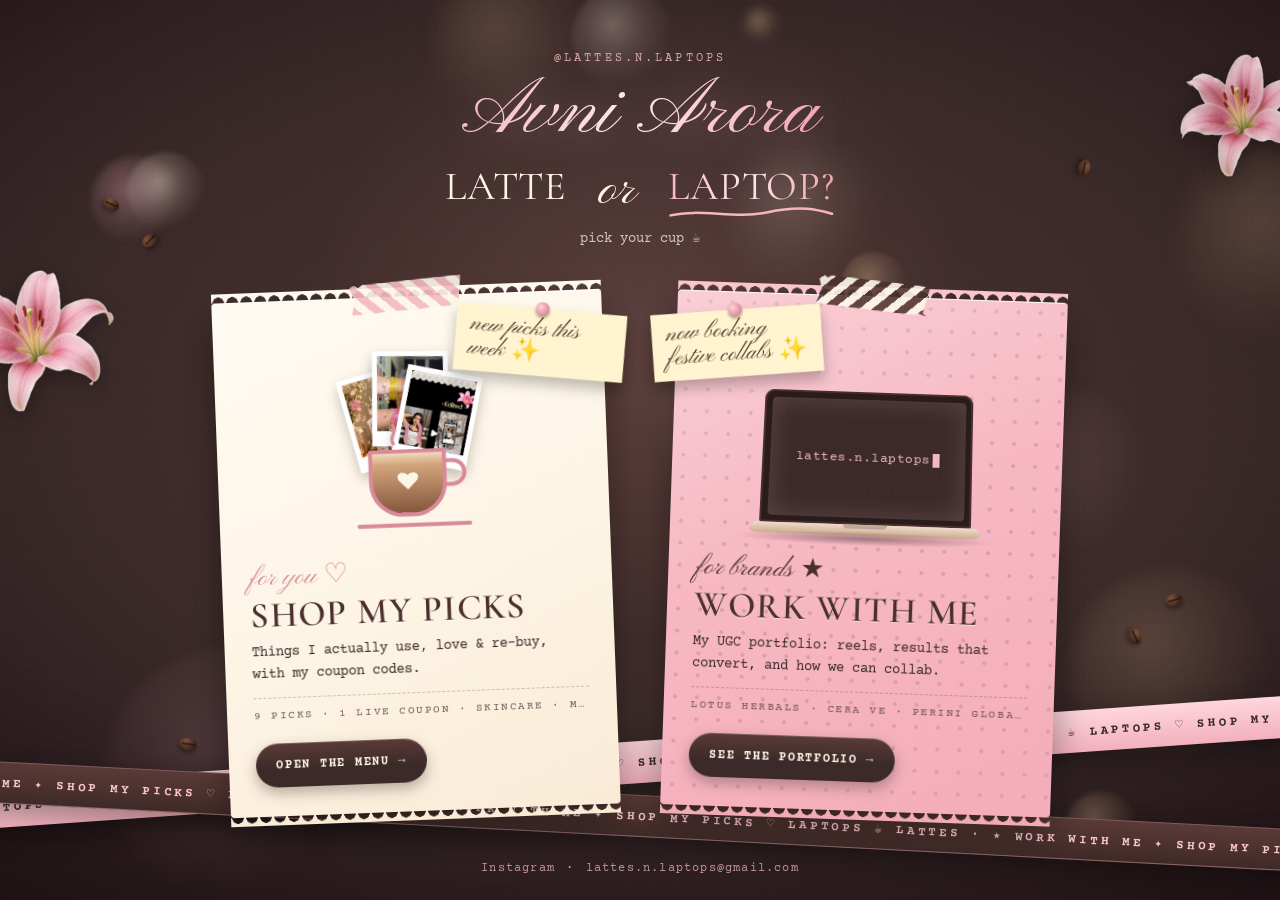
==== commit 5484bdc7: "Add Latte-or-Laptop landing, Shop my picks page and Sveltia CMS editor" ====
--- a/index.html
+++ b/index.html
@@ -25,12 +25,12 @@
 </head>
 <body class="lp">
 
-  <!-- Café tabletop: lace doily, coffee rings, beans, lilies (decoration only) -->
+  <!-- Café at night: fairy-light bokeh, falling petals, ribbons, beans, lilies (decoration only) -->
   <div class="lp-table" aria-hidden="true">
-    <span class="lp-doily"></span>
-    <span class="lp-ring lp-ring--a"></span>
-    <span class="lp-ring lp-ring--b"></span>
-    <span class="lp-ring lp-ring--c"></span>
+    <span class="lp-vignette"></span>
+    <div class="lp-bokeh"></div>
+    <div class="lp-ribbon lp-ribbon--a"><div class="lp-ribbon__track"></div></div>
+    <div class="lp-ribbon lp-ribbon--b"><div class="lp-ribbon__track"></div></div>
     <i class="lp-bean" style="--x:8%;--y:22%;--r:30deg"></i>
     <i class="lp-bean" style="--x:11%;--y:26%;--r:-40deg"></i>
     <i class="lp-bean" style="--x:88%;--y:70%;--r:70deg"></i>
@@ -39,6 +39,7 @@
     <i class="lp-bean" style="--x:14%;--y:82%;--r:15deg"></i>
     <img class="lily lp-lily lp-lily--a" src="img/lily.png" alt="">
     <img class="lily lp-lily lp-lily--b" src="img/lily.png" alt="">
+    <div class="lp-petals"></div>
     <span class="lp-glow"></span>
   </div>
 
@@ -46,13 +47,14 @@
     <header class="lp-head">
       <p class="lp-handle">@lattes.n.laptops</p>
       <h1 class="script lp-name">Avni Arora</h1>
-      <p class="lp-q"><span class="serif">Latte</span> <em class="script">or</em> <span class="serif pink">Laptop?</span></p>
+      <p class="lp-q"><span class="serif">Latte</span> <em class="script">or</em> <span class="serif pink lp-q__laptop">Laptop?<svg class="lp-swash" viewBox="0 0 200 20" preserveAspectRatio="none" aria-hidden="true"><path d="M3 13C40 4 80 18 120 9S180 6 197 11" pathLength="1"/></svg></span></p>
       <p class="lp-sub">pick your cup &#9749;</p>
     </header>
 
     <div class="lp-cards">
       <!-- SHOP: for followers -->
       <a class="lp-card lp-card--shop" href="shop/" data-go="pour">
+        <span class="lp-sheen" aria-hidden="true"></span>
         <span class="lp-tape" aria-hidden="true"></span>
         <span class="lp-note" data-landing-note="shop">new picks this week &#10024;</span>
         <div class="lp-art" aria-hidden="true">
@@ -91,6 +93,7 @@
 
       <!-- WORK: for brands -->
       <a class="lp-card lp-card--work" href="work/" data-go="dive">
+        <span class="lp-sheen" aria-hidden="true"></span>
         <span class="lp-tape" aria-hidden="true"></span>
         <span class="lp-note" data-landing-note="work">now booking festive collabs &#10024;</span>
         <div class="lp-art" aria-hidden="true">
--- a/landing.css
+++ b/landing.css
@@ -8,30 +8,6 @@
 
 /* ---------- Café tabletop decoration ---------- */
 .lp-table { position: fixed; inset: 0; z-index: 0; pointer-events: none; overflow: hidden; }
-/* Lace doily: radial spokes + rings, softly faded at the edge */
-.lp-doily {
-  position: absolute; left: 50%; top: 56%; width: min(1150px, 150vw); aspect-ratio: 1; translate: -50% -50%;
-  border-radius: 50%;
-  background:
-    radial-gradient(circle, transparent 0 22%, rgba(253,246,232,.07) 22.3% 22.8%, transparent 23% 34%,
-      rgba(253,246,232,.06) 34.3% 34.8%, transparent 35% 47%, rgba(253,246,232,.08) 47.3% 48%, transparent 48.3%),
-    repeating-conic-gradient(rgba(253,246,232,.045) 0 2.5deg, transparent 2.5deg 7.5deg),
-    radial-gradient(rgba(253,246,232,.09) 1.6px, transparent 2px) 0 0 / 18px 18px;
-  -webkit-mask: radial-gradient(circle, #000 0 60%, transparent 70%);
-          mask: radial-gradient(circle, #000 0 60%, transparent 70%);
-  animation: lp-spin 140s linear infinite;
-}
-@keyframes lp-spin { to { rotate: 360deg; } }
-/* Coffee-cup rings left on the table */
-.lp-ring {
-  position: absolute; width: 230px; aspect-ratio: 1; border-radius: 50%;
-  background: radial-gradient(circle, transparent 57%, rgba(201,152,110,.22) 60%, rgba(201,152,110,.07) 64%, transparent 67%);
-  -webkit-mask: conic-gradient(from var(--gap, 40deg), transparent 0 50deg, #000 70deg 360deg);
-          mask: conic-gradient(from var(--gap, 40deg), transparent 0 50deg, #000 70deg 360deg);
-}
-.lp-ring--a { left: -40px; top: 8%; --gap: 120deg; }
-.lp-ring--b { right: -60px; bottom: 6%; width: 280px; --gap: 300deg; }
-.lp-ring--c { right: 18%; top: -70px; width: 170px; --gap: 200deg; opacity: .7; }
 /* Coffee beans */
 .lp-bean {
   position: absolute; left: var(--x); top: var(--y); width: 18px; height: 12px; rotate: var(--r);
@@ -299,5 +275,122 @@
   .lp-card--work .lp-tape { left: 74%; }
   .lp-lily--a { width: 90px; left: -26px; top: auto; bottom: 8%; }
   .lp-lily--b { width: 80px; right: -18px; top: 2%; }
-  .lp-ring--a { width: 160px; } .lp-ring--b { width: 190px; }
-}
+}
+
+/* =====================================================================
+   Café at night background
+   ===================================================================== */
+body.lp {
+  background:
+    radial-gradient(80% 70% at 50% 45%, #4d332f 0%, #3b2a29 55%, #24161a 100%);
+}
+.lp-vignette {
+  position: absolute; inset: 0;
+  background:
+    radial-gradient(120% 90% at 50% 40%, transparent 55%, rgba(18,10,9,.55) 100%),
+    url("data:image/svg+xml;utf8,<svg xmlns='http://www.w3.org/2000/svg' width='6' height='6'><path d='M0 0h1v1H0z' fill='%23ffffff' fill-opacity='.035'/></svg>");
+}
+/* Fairy-light bokeh: soft glowing orbs that drift and twinkle (built by landing.js) */
+.lp-bokeh { position: absolute; inset: 0; }
+.lp-orb {
+  position: absolute; left: var(--x); top: var(--y); width: var(--s); aspect-ratio: 1; border-radius: 50%;
+  background: radial-gradient(circle at 40% 38%, var(--c) 0%, var(--c2) 38%, transparent 70%);
+  opacity: var(--o); filter: blur(var(--b));
+  animation: lp-drift var(--d) ease-in-out var(--delay) infinite alternate, lp-twinkle calc(var(--d) / 3) ease-in-out var(--delay) infinite;
+}
+@keyframes lp-drift { to { translate: var(--dx) var(--dy); } }
+@keyframes lp-twinkle { 50% { opacity: calc(var(--o) * .45); scale: .9; } }
+/* Petals drifting down (built by landing.js) */
+.lp-petals { position: absolute; inset: 0; }
+.lp-petal {
+  position: absolute; top: -30px; width: var(--w, 14px); aspect-ratio: 1; border-radius: 150% 0 150% 0;
+  background: linear-gradient(135deg, #ffe0e6, #f2a7b5); box-shadow: 0 2px 4px rgba(0,0,0,.2); opacity: .85;
+}
+/* Two marquee ribbons crossing at the bottom, like café tape */
+.lp-ribbon {
+  position: absolute; left: -10%; right: -10%; height: 42px; display: flex; align-items: center; overflow: hidden;
+  box-shadow: 0 10px 24px rgba(0,0,0,.35);
+}
+.lp-ribbon--a {
+  bottom: 13%; rotate: -4deg;
+  background: linear-gradient(180deg, #ffd6de, #f2b0bd); color: #3b2a29;
+}
+.lp-ribbon--b {
+  bottom: 7%; rotate: 3deg;
+  background: linear-gradient(180deg, #5a3a36, #3f2a28); color: #f7c3cd; border-block: 1px solid rgba(247,180,193,.35);
+}
+.lp-ribbon__track {
+  display: flex; flex: none; white-space: nowrap;
+  font: 700 .78rem var(--mono); letter-spacing: .3em; text-transform: uppercase;
+  animation: lp-marquee 38s linear infinite;
+}
+.lp-ribbon--b .lp-ribbon__track { animation-direction: reverse; animation-duration: 46s; }
+.lp-ribbon__track span { padding-right: .6em; }
+@keyframes lp-marquee { to { translate: -50% 0; } }
+
+/* =====================================================================
+   Shine: name shimmer, swash under "Laptop?", glossy cards with a light sweep
+   ===================================================================== */
+.lp-name, .lp-q__laptop {
+  background: linear-gradient(100deg, #f4b3c0 0%, #ffe6ec 22%, #f2a2b3 45%, #ffd4dc 70%, #f4b3c0 100%) 0 0 / 220% 100%;
+  -webkit-background-clip: text; background-clip: text; color: transparent;
+  animation: lp-shimmer 7s linear infinite;
+}
+.lp-name { padding: 0 .15em; filter: drop-shadow(0 4px 18px rgba(242,184,192,.3)); }
+@keyframes lp-shimmer { to { background-position: -220% 0; } }
+@media (prefers-reduced-motion: no-preference) {
+  .lp-ready .lp-name { animation: fx-write 1.3s cubic-bezier(.6,.1,.3,1) .05s backwards, lp-shimmer 7s linear infinite; }
+}
+.lp-q__laptop { position: relative; display: inline-block; }
+.lp-swash { position: absolute; left: 0; right: 0; bottom: -.28em; width: 100%; height: .4em; overflow: visible; }
+.lp-swash path { fill: none; stroke: #f7b4c1; stroke-width: 2.5; stroke-linecap: round; vector-effect: non-scaling-stroke; stroke-dasharray: 1; stroke-dashoffset: 1; }
+.lp-ready .lp-swash path { animation: fx-draw .8s ease-out .9s forwards; }
+@media (prefers-reduced-motion: reduce) { .lp-swash path { stroke-dashoffset: 0; } }
+
+/* Glossy paper: a soft gradient, a bright top edge, and a glow on hover */
+.lp-card--shop {
+  background: linear-gradient(155deg, #fffbf3 0%, #fdf4e4 55%, #f9ebd6 100%);
+  --edge: #fffaf1; --edge-b: #f9ebd6;
+}
+.lp-card--work {
+  background-color: #f7b8c3;
+  background-image:
+    linear-gradient(155deg, rgba(255,255,255,.32), rgba(255,255,255,0) 45%, rgba(234,143,162,.28)),
+    radial-gradient(rgba(59,42,41,.16) 1.8px, transparent 2.2px);
+  background-size: 100% 100%, 22px 22px;
+  --edge: #f9c6cf; --edge-b: #f1aab8;
+}
+.lp-card::after { background: radial-gradient(circle at 7px 0, transparent 5.5px, var(--edge-b, var(--edge, var(--cream))) 6px) 0 0 / 14px 9px repeat-x; }
+.lp-card { box-shadow: inset 0 1px 0 rgba(255,255,255,.85), 0 18px 38px rgba(0,0,0,.38), 0 2px 0 rgba(0,0,0,.08); }
+@media (hover: hover) {
+  .lp-card:hover { box-shadow: inset 0 1px 0 rgba(255,255,255,.9), 0 32px 60px rgba(0,0,0,.45), 0 0 46px rgba(247,180,193,.35); }
+}
+.lp-card.is-awake { box-shadow: inset 0 1px 0 rgba(255,255,255,.9), 0 24px 48px rgba(0,0,0,.42), 0 0 40px rgba(247,180,193,.32); }
+/* Light sweep across each card every few seconds (and on hover) */
+.lp-sheen { position: absolute; inset: 0; z-index: 5; overflow: hidden; border-radius: 4px; pointer-events: none; }
+.lp-sheen::before {
+  content: ""; position: absolute; top: -40%; bottom: -40%; left: -70%; width: 45%; rotate: 14deg;
+  background: linear-gradient(90deg, transparent, rgba(255,255,255,.5) 50%, transparent);
+  opacity: .7; animation: lp-sweep 7s ease-in-out 2.4s infinite;
+}
+.lp-card--work .lp-sheen::before { animation-delay: 5.9s; }
+@keyframes lp-sweep { 0% { left: -70%; } 16%, 100% { left: 140%; } }
+@media (hover: hover) { .lp-card:hover .lp-sheen::before { animation: lp-sweep-now .9s ease-out; } }
+@keyframes lp-sweep-now { from { left: -70%; } to { left: 140%; } }
+/* Glossy CTA pill */
+.lp-cta {
+  background: linear-gradient(180deg, #5a3b37, #3b2a29 60%);
+  box-shadow: inset 0 1px 0 rgba(255,255,255,.2), 0 6px 14px rgba(59,42,41,.35);
+}
+@media (hover: hover) {
+  .lp-card:hover .lp-cta { background: linear-gradient(180deg, #ffd6de, #f2a7b5 60%); color: #3b2a29; box-shadow: inset 0 1px 0 rgba(255,255,255,.7), 0 8px 22px rgba(234,143,162,.5); }
+}
+.lp-card.is-awake .lp-cta { background: linear-gradient(180deg, #ffd6de, #f2a7b5 60%); color: #3b2a29; }
+.lp-title { text-shadow: 0 1px 0 rgba(255,255,255,.6); }
+
+@media (max-width: 760px) {
+  .lp-ribbon { height: 34px; }
+  .lp-ribbon__track { font-size: .66rem; }
+  .lp-ribbon--a { bottom: 6%; }
+  .lp-ribbon--b { bottom: 2%; }
+}
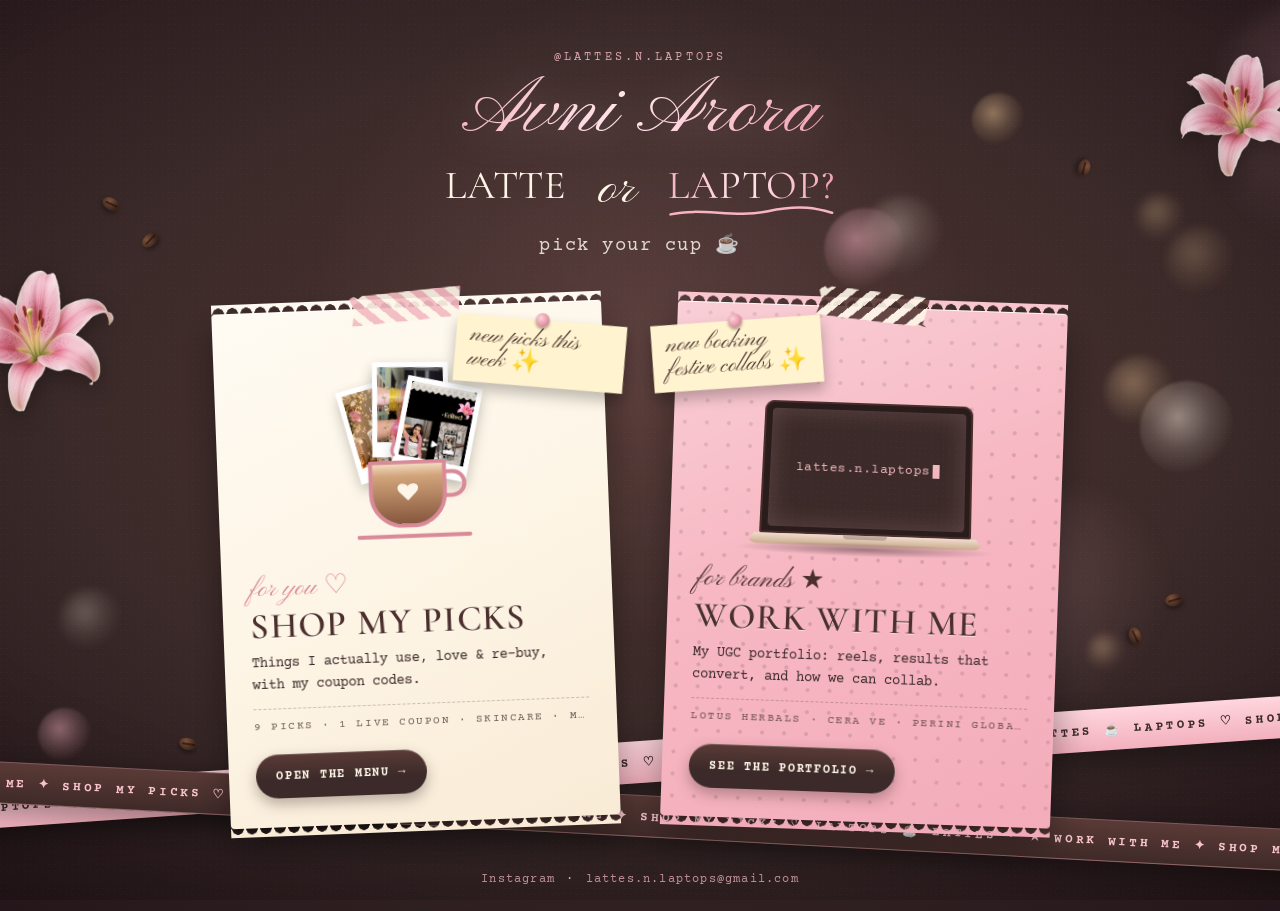
==== commit 1f2d4233: "Add Latte-or-Laptop landing, Shop my picks page and Sveltia CMS editor" ====
--- a/index.html
+++ b/index.html
@@ -53,7 +53,7 @@
 
     <div class="lp-cards">
       <!-- SHOP: for followers -->
-      <a class="lp-card lp-card--shop" href="shop/" data-go="pour">
+      <a class="lp-card lp-card--shop" href="shop/" data-go="pour" data-label="open the menu ☕">
         <span class="lp-sheen" aria-hidden="true"></span>
         <span class="lp-tape" aria-hidden="true"></span>
         <span class="lp-note" data-landing-note="shop">new picks this week &#10024;</span>
@@ -92,7 +92,7 @@
       </a>
 
       <!-- WORK: for brands -->
-      <a class="lp-card lp-card--work" href="work/" data-go="dive">
+      <a class="lp-card lp-card--work" href="work/" data-go="dive" data-label="see my work 💻">
         <span class="lp-sheen" aria-hidden="true"></span>
         <span class="lp-tape" aria-hidden="true"></span>
         <span class="lp-note" data-landing-note="work">now booking festive collabs &#10024;</span>
--- a/landing.css
+++ b/landing.css
@@ -38,7 +38,7 @@
 .lp-name { margin: .1rem 0 .2rem; font-size: clamp(3.2rem, 7vw, 5rem); line-height: 1.05; color: var(--pink); }
 .lp-q { margin: 0; font-size: clamp(1.5rem, 3.6vw, 2.5rem); line-height: 1.2; }
 .lp-q em { font-style: normal; font-size: 1.35em; color: var(--cream); margin: 0 .15em; vertical-align: -.08em; }
-.lp-sub { margin: .3rem 0 0; font-size: .85rem; opacity: .75; }
+.lp-sub { margin: .5rem 0 0; font-size: clamp(.95rem, 1.5vw, 1.25rem); letter-spacing: .08em; opacity: .85; }
 
 .lp-cards {
   display: grid; grid-template-columns: repeat(2, minmax(0, 390px)); gap: clamp(1.5rem, 4.5vw, 4rem);
@@ -174,7 +174,7 @@
 .lp-card--work.is-awake .lp-screen { box-shadow: inset 0 0 44px rgba(242,184,192,.45); }
 
 /* ---------- Card copy ---------- */
-.lp-copy { position: relative; }
+.lp-copy { position: relative; min-width: 0; } /* lets the one-line meta shrink (with …) instead of widening the card */
 .lp-for { margin: 0; font-family: var(--script); font-size: 1.7rem; line-height: 1; color: #d98a98; }
 .lp-card--work .lp-for { color: var(--brown-2); }
 .lp-title { margin: .25rem 0 .45rem; font-family: var(--serif); text-transform: uppercase; letter-spacing: .04em; font-size: clamp(1.7rem, 2.8vw, 2.3rem); color: var(--brown-2); }
@@ -245,9 +245,10 @@
   .lp-main { justify-content: flex-start; padding-top: 2rem; }
   .lp-name { font-size: 3.1rem; }
   .lp-q { font-size: 1.45rem; }
-  .lp-cards { grid-template-columns: 1fr; width: 100%; max-width: 460px; gap: 2.2rem; margin-top: 1.8rem; }
-  .lp-card { display: grid; grid-template-columns: 40% 1fr; gap: .9rem; align-items: center; padding: 1.3rem 1.1rem 1.3rem .9rem; }
-  .lp-card--work { grid-template-columns: 1fr 40%; padding: 1.3rem .9rem 1.3rem 1.1rem; }
+  .lp-cards { grid-template-columns: minmax(0, 1fr); width: 100%; max-width: 460px; gap: 2.2rem; margin-top: 1.8rem; }
+  .lp-sub { font-size: .9rem; }
+  .lp-card { display: grid; grid-template-columns: 40% minmax(0, 1fr); gap: .9rem; align-items: center; padding: 1.3rem 1.1rem 1.3rem .9rem; min-width: 0; }
+  .lp-card--work { grid-template-columns: minmax(0, 1fr) 40%; padding: 1.3rem .9rem 1.3rem 1.1rem; }
   .lp-card--work .lp-art { order: 2; }
   .lp-art { height: 150px; margin: 0; }
   .lp-cup { width: 92px; height: 92px; }
@@ -394,3 +395,61 @@
   .lp-ribbon--a { bottom: 6%; }
   .lp-ribbon--b { bottom: 2%; }
 }
+
+/* Small phones: keep both cards fully on screen (tilt and sticky notes included) */
+@media (max-width: 760px) {
+  .lp-main { padding-left: 1rem; padding-right: 1rem; }
+  .lp-card { --rot: -1.2deg; }
+  .lp-card--work { --rot: 1.2deg; }
+  .lp-note { max-width: min(150px, 45vw); }
+  .lp-cta { white-space: nowrap; }
+}
+@media (max-width: 380px) {
+  .lp-card, .lp-card--work { grid-template-columns: 36% minmax(0, 1fr); gap: .6rem; padding: 1.1rem .8rem; }
+  .lp-card--work { grid-template-columns: minmax(0, 1fr) 36%; }
+  .lp-title { font-size: 1.2rem; }
+  .lp-desc { font-size: .72rem; }
+  .lp-cta { padding: .5rem .8rem; font-size: .62rem; letter-spacing: .1em; }
+  .lp-cup { width: 80px; height: 80px; }
+  .lp-snap { width: 46px; left: -23px; }
+}
+
+/* Pills never break onto two lines */
+.lp-cta, .lp-handle { white-space: nowrap; }
+
+/* =====================================================================
+   Premium touches: 3D layers on hover, magnetic button, cursor bubble, card entrance
+   ===================================================================== */
+@media (hover: hover) and (pointer: fine) {
+  /* Hover lifts the art, note and tape off the card at different depths (parallax with the tilt) */
+  .lp-card:hover { transform-style: preserve-3d; }
+  .lp-card .lp-art, .lp-card .lp-copy { transition: transform .5s cubic-bezier(.3,1.3,.5,1); }
+  .lp-card:hover .lp-art { transform: translateZ(46px); }
+  .lp-card:hover .lp-copy { transform: translateZ(20px); }
+  .lp-card:hover .lp-note { transform: translateZ(64px); }
+  .lp-card:hover .lp-tape { transform: translateZ(34px); }
+  .lp-cta { translate: var(--cx, 0px) var(--cy, 0px); transition: background .25s, color .25s, translate .35s cubic-bezier(.3,1.5,.5,1), box-shadow .25s; }
+
+  .lp-pointer {
+    position: fixed; left: 0; top: 0; z-index: 60; pointer-events: none;
+    display: grid; place-items: center; min-width: 12px; height: 12px; margin: 14px 0 0 14px; border-radius: 999px;
+    background: linear-gradient(180deg, #ffd6de, #f2a7b5); box-shadow: 0 0 16px rgba(247,180,193,.7);
+    opacity: 0; transition: opacity .25s, min-width .35s cubic-bezier(.3,1.4,.5,1), height .35s cubic-bezier(.3,1.4,.5,1), padding .35s;
+  }
+  .lp-pointer.is-live { opacity: .9; }
+  .lp-pointer span {
+    max-width: 0; overflow: hidden; white-space: nowrap; opacity: 0;
+    font: 700 .66rem var(--mono); letter-spacing: .14em; text-transform: uppercase; color: #3b2a29;
+    transition: max-width .4s cubic-bezier(.3,1.2,.5,1), opacity .2s;
+  }
+  .lp-pointer.is-on { height: 30px; padding: 0 .9rem; opacity: 1; box-shadow: inset 0 1px 0 rgba(255,255,255,.7), 0 8px 22px rgba(234,143,162,.5); }
+  .lp-pointer.is-on span { max-width: 220px; opacity: 1; }
+}
+@media (hover: none), (pointer: coarse) { .lp-pointer { display: none; } }
+
+/* No intro (coming back, or reduced intro): cards rise in one after the other */
+@media (prefers-reduced-motion: no-preference) {
+  .lp-cold.lp-ready .lp-card { animation: lp-card-in .8s cubic-bezier(.2,.8,.3,1.15) .15s backwards; }
+  .lp-cold.lp-ready .lp-card--work { animation-delay: .3s; }
+}
+@keyframes lp-card-in { from { opacity: 0; translate: 0 46px; scale: .96; } }
